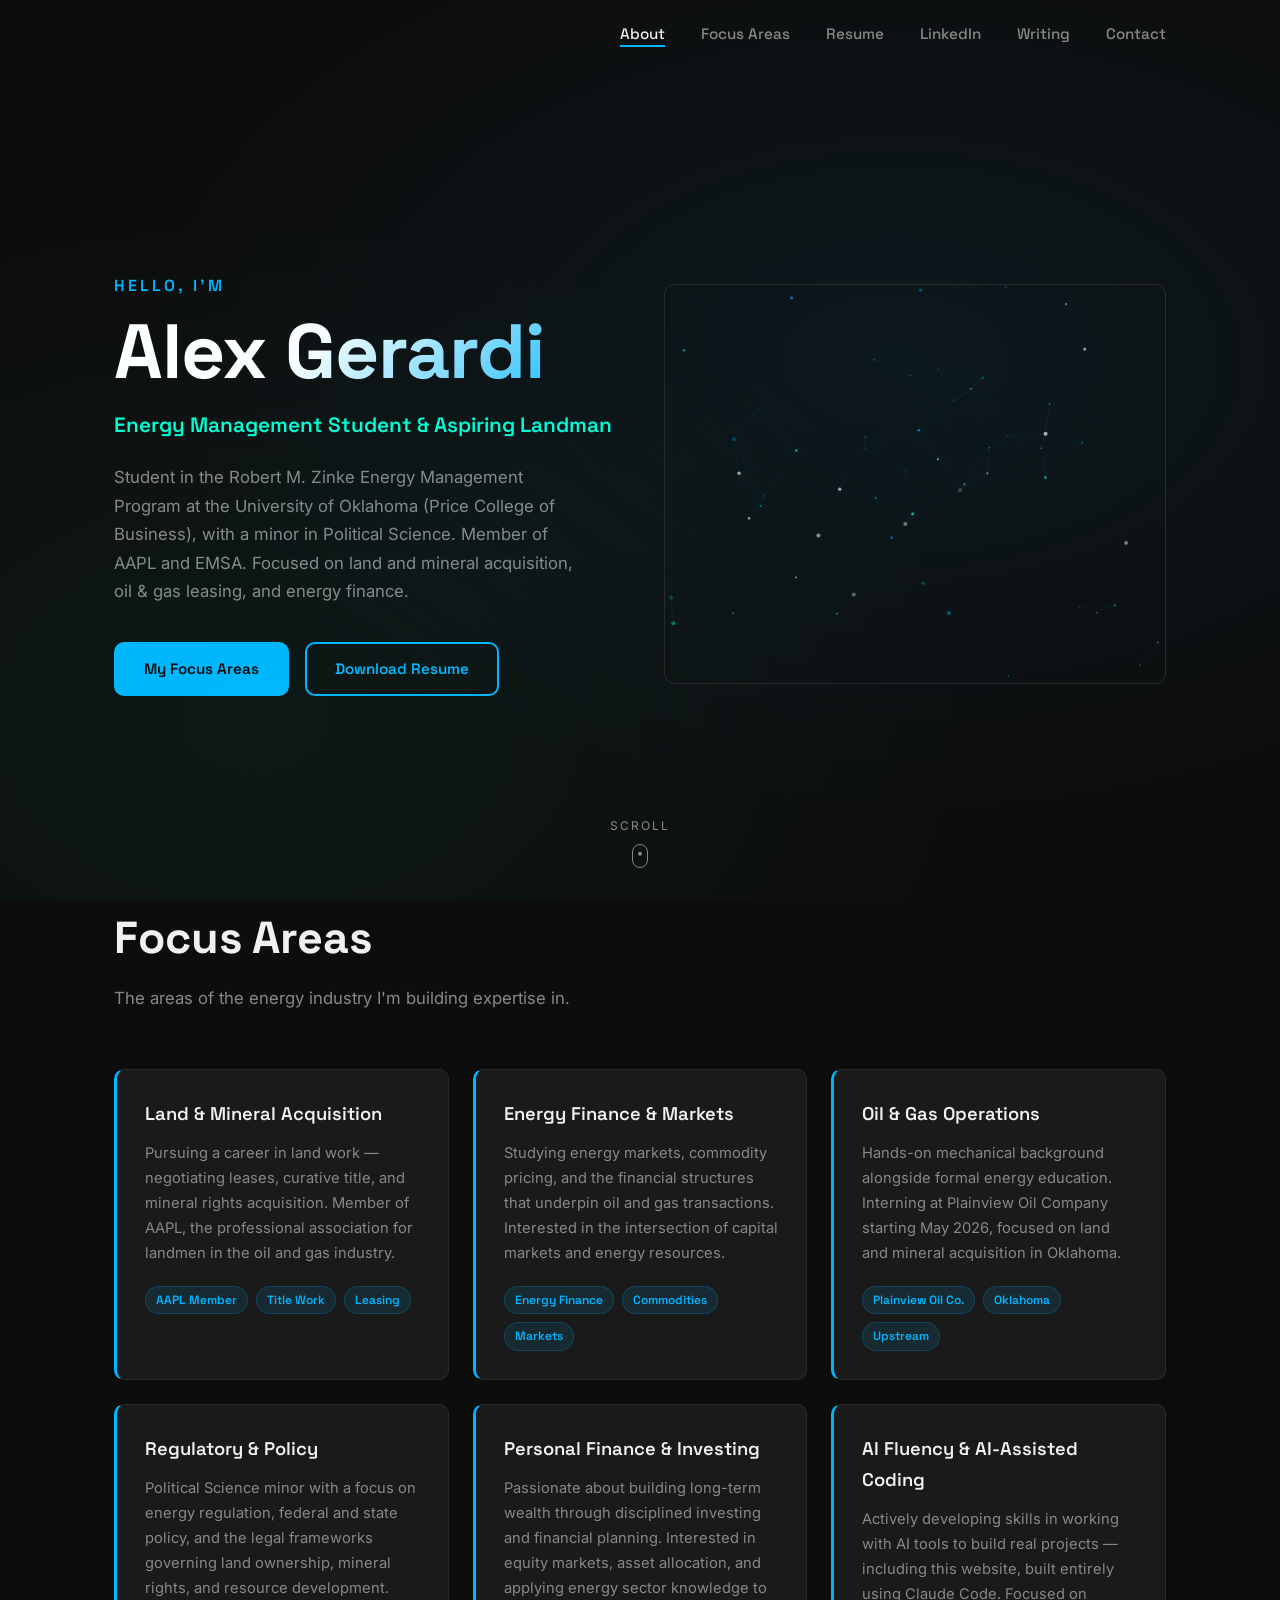
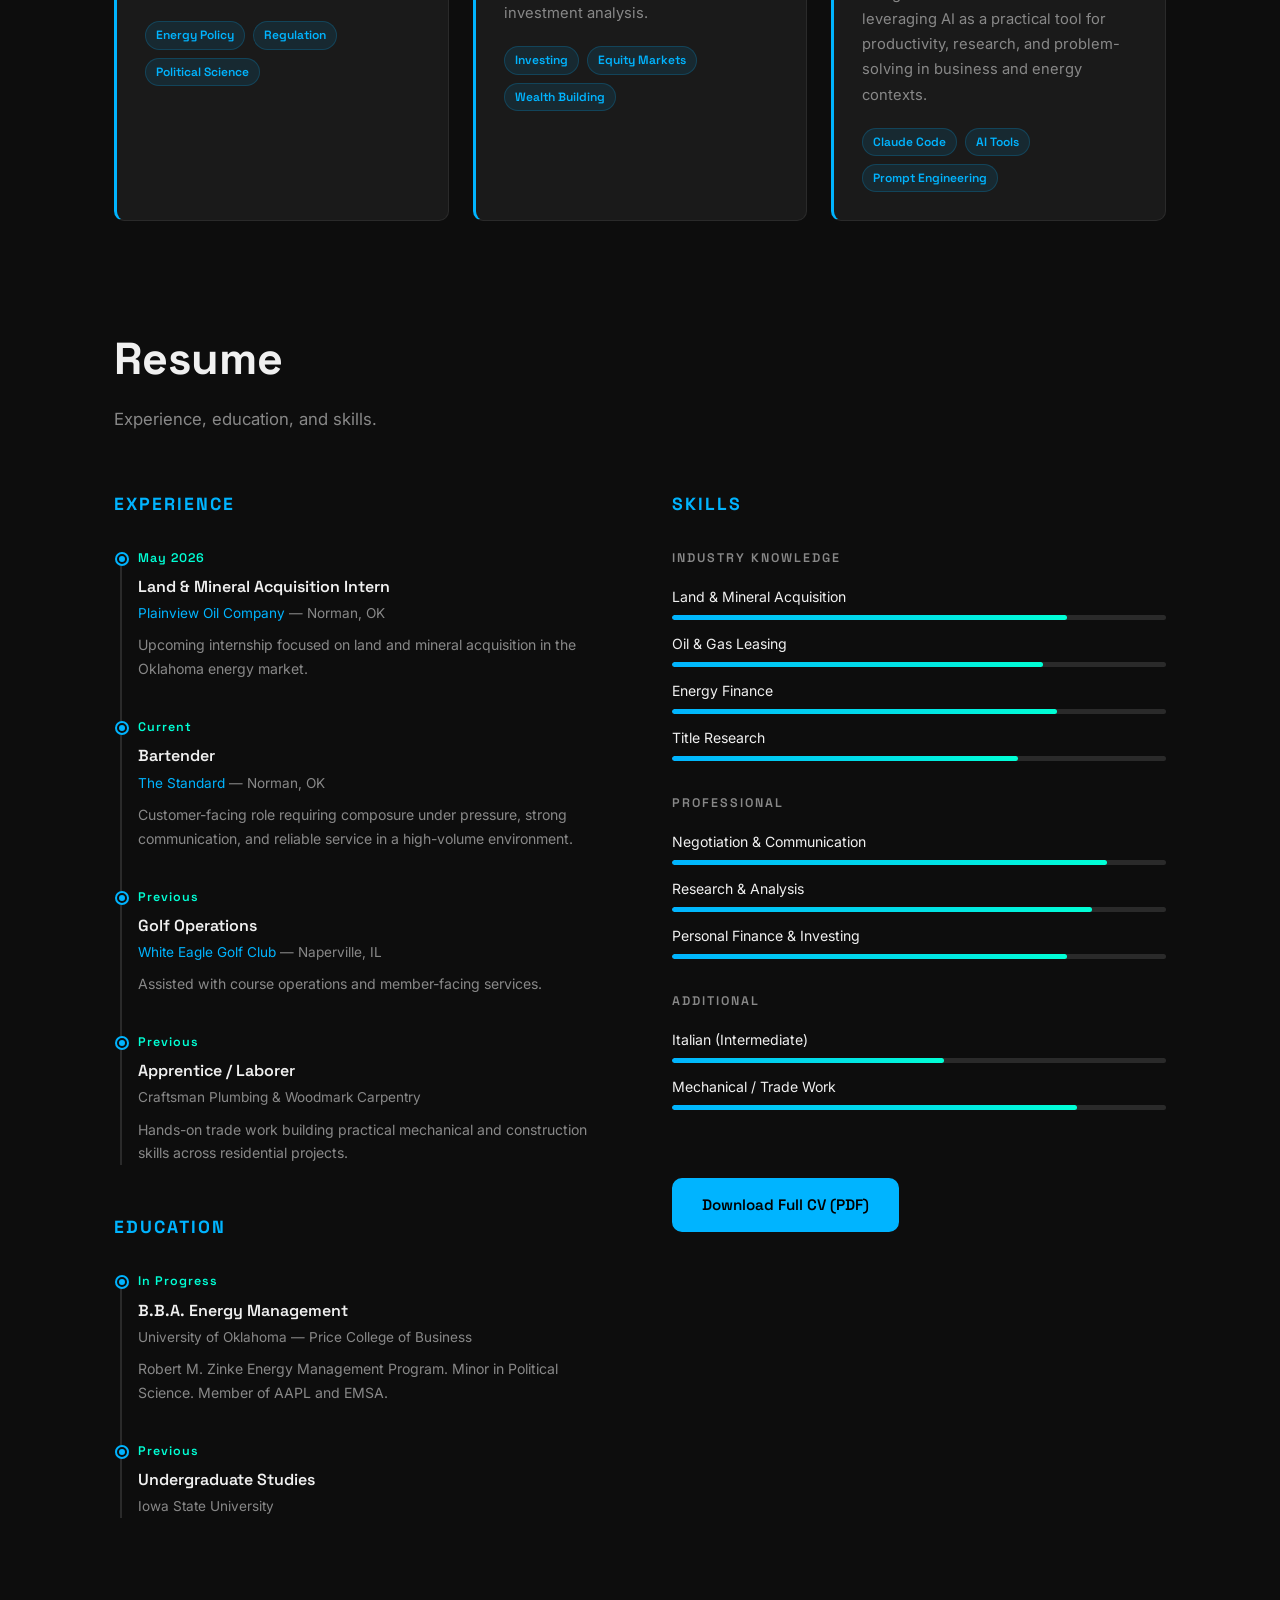
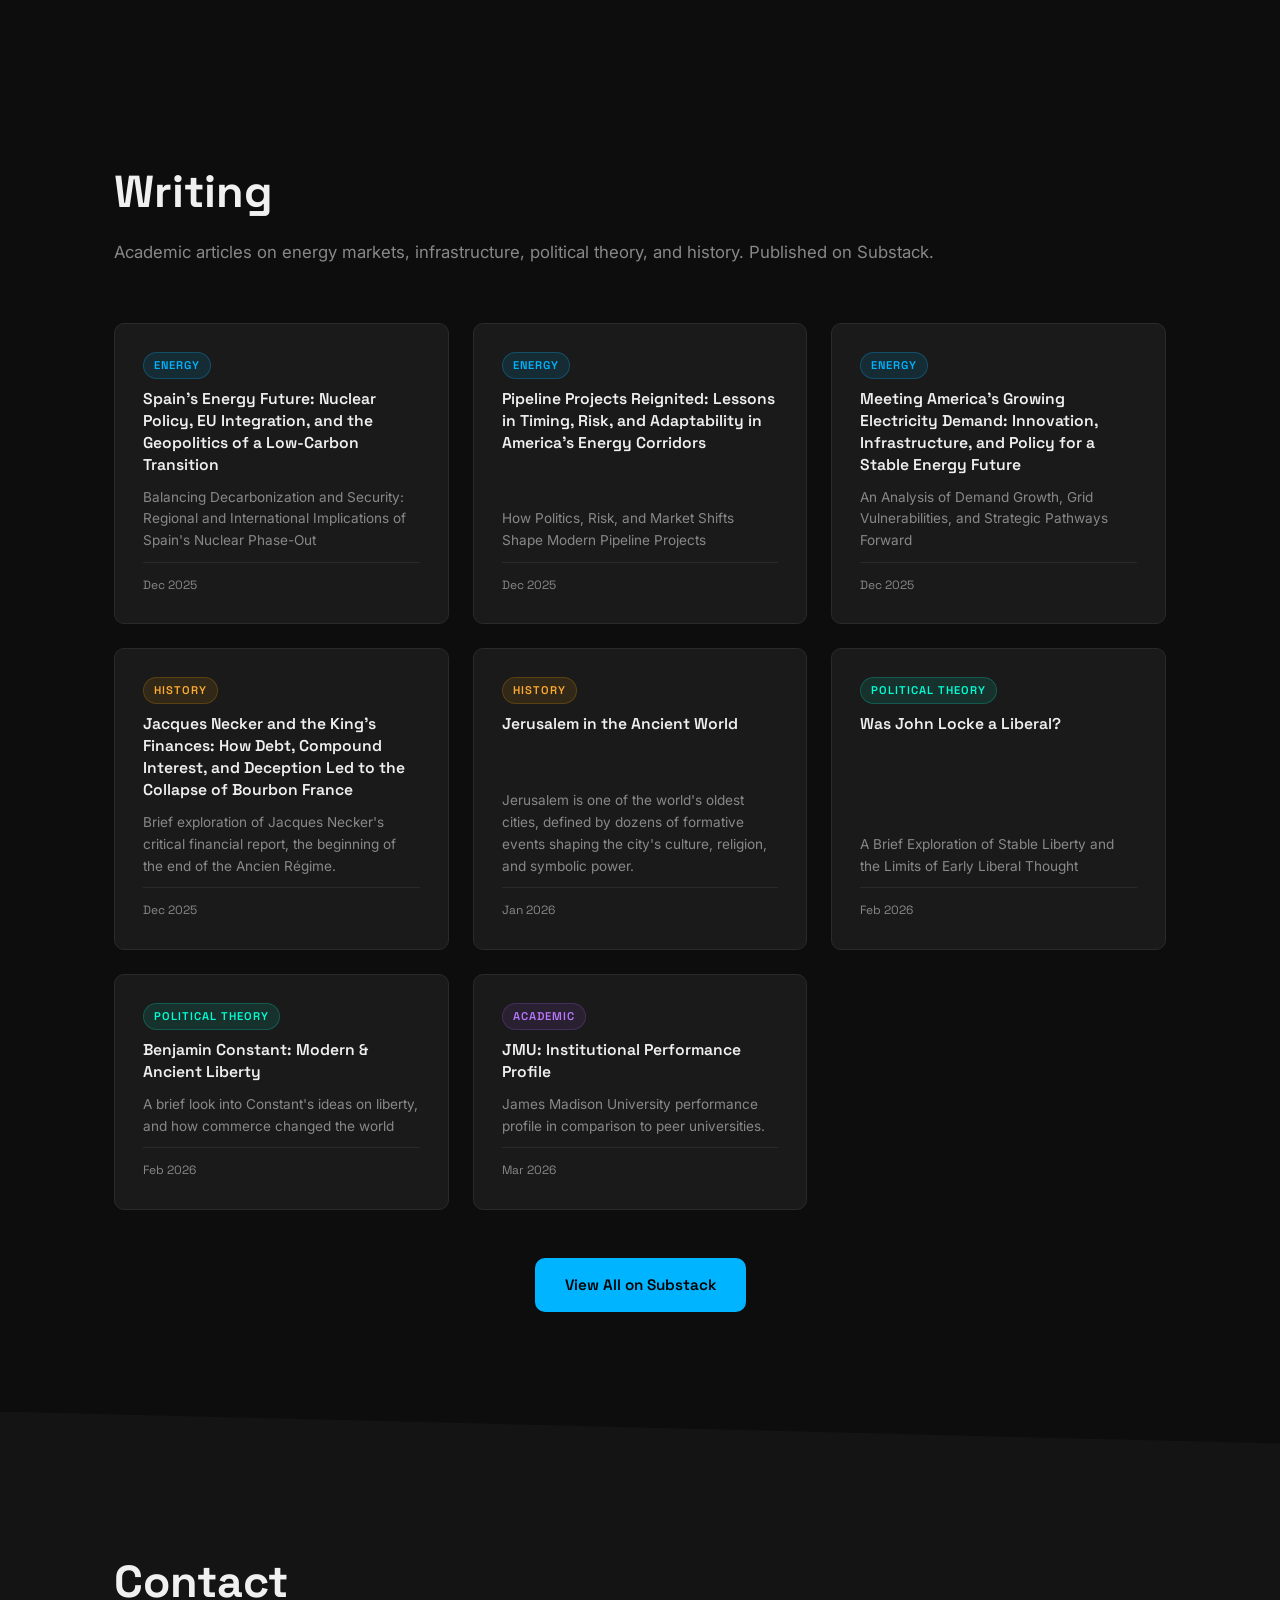
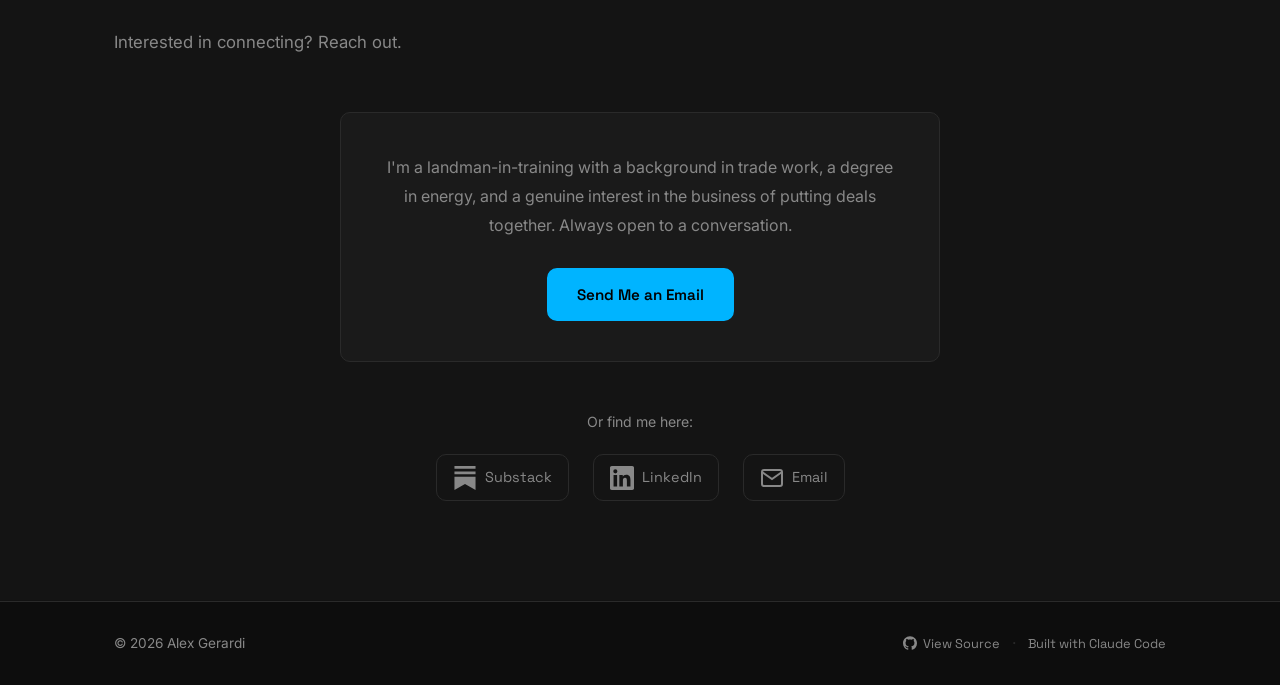
==== index.html @ 7c60bae2 "Remove nav logo, update hero eyebrow text and animation" ====
<!DOCTYPE html>
<html lang="en">
<head>
  <meta charset="UTF-8">
  <meta name="viewport" content="width=device-width, initial-scale=1.0">
  <title>Alex Gerardi: Portfolio</title>
  <link rel="preconnect" href="https://fonts.googleapis.com">
  <link rel="preconnect" href="https://fonts.gstatic.com" crossorigin>
  <link href="https://fonts.googleapis.com/css2?family=Space+Grotesk:wght@400;600;700&family=Inter:wght@400;500&display=swap" rel="stylesheet">
  <link rel="icon" href="data:image/svg+xml,<svg xmlns='http://www.w3.org/2000/svg' viewBox='0 0 100 100'><rect width='100' height='100' rx='14' fill='%230d0d0d'/><text x='50' y='68' font-family='Space Grotesk,Arial,sans-serif' font-size='44' font-weight='700' fill='%2300b4ff' text-anchor='middle'>AG</text></svg>">
  <link rel="stylesheet" href="style.css">
</head>
<body>

  <div id="loader" aria-hidden="true"><div class="loader-inner"><span>AG</span></div></div>

  <!-- NAVBAR -->
  <nav id="navbar">
    <div class="nav-inner container">
      <ul class="nav-links">
        <li><a href="#hero">About</a></li>
        <li><a href="#focus">Focus Areas</a></li>
        <li><a href="#resume">Resume</a></li>
        <li><a href="https://www.linkedin.com/in/alex-gerardi/" target="_blank" rel="noopener">LinkedIn</a></li>
        <li><a href="#writing">Writing</a></li>
        <li><a href="#contact">Contact</a></li>
      </ul>
      <button class="nav-toggle" aria-label="Toggle menu">
        <span></span><span></span><span></span>
      </button>
    </div>
  </nav>

  <main>

    <!-- HERO / ABOUT -->
    <section id="hero">
      <div class="hero-inner container">
        <div class="hero-text">
          <span class="hero-eyebrow">Hello, I'm</span>
          <h1>Alex Gerardi</h1>
          <p class="hero-role">Energy Management Student &amp; Aspiring Landman</p>
          <p class="hero-bio">Student in the Robert M. Zinke Energy Management Program at the University of Oklahoma (Price College of Business), with a minor in Political Science. Member of AAPL and EMSA. Focused on land and mineral acquisition, oil &amp; gas leasing, and energy finance.</p>
          <div class="hero-actions">
            <a href="#focus" class="btn">My Focus Areas</a>
            <a href="Gerardi_Resume.pdf" class="btn btn-outline" download>Download Resume</a>
          </div>
        </div>
        <div class="hero-visual" aria-hidden="true">
          <canvas id="particles"></canvas>
        </div>
      </div>
      <div class="hero-scroll-hint">
        <span>Scroll</span>
        <svg width="16" height="24" viewBox="0 0 16 24" fill="none">
          <rect x="0.5" y="0.5" width="15" height="23" rx="7.5" stroke="currentColor"/>
          <circle cx="8" cy="6" r="2" fill="currentColor"><animate attributeName="cy" values="6;16;6" dur="1.8s" repeatCount="indefinite"/></circle>
        </svg>
      </div>
    </section>

    <!-- FOCUS AREAS -->
    <section id="focus">
      <div class="container">
        <h2 class="section-title fade-in">Focus Areas</h2>
        <p class="section-subtitle fade-in">The areas of the energy industry I'm building expertise in.</p>
        <div class="projects-grid">

          <article class="project-card fade-in">
            <div class="card-header">
              <h3>Land &amp; Mineral Acquisition</h3>
            </div>
            <p>Pursuing a career in land work — negotiating leases, curative title, and mineral rights acquisition. Member of AAPL, the professional association for landmen in the oil and gas industry.</p>
            <div class="card-tags">
              <span>AAPL Member</span><span>Title Work</span><span>Leasing</span>
            </div>
          </article>

          <article class="project-card fade-in">
            <div class="card-header">
              <h3>Energy Finance &amp; Markets</h3>
            </div>
            <p>Studying energy markets, commodity pricing, and the financial structures that underpin oil and gas transactions. Interested in the intersection of capital markets and energy resources.</p>
            <div class="card-tags">
              <span>Energy Finance</span><span>Commodities</span><span>Markets</span>
            </div>
          </article>

          <article class="project-card fade-in">
            <div class="card-header">
              <h3>Oil &amp; Gas Operations</h3>
            </div>
            <p>Hands-on mechanical background alongside formal energy education. Interning at Plainview Oil Company starting May 2026, focused on land and mineral acquisition in Oklahoma.</p>
            <div class="card-tags">
              <span>Plainview Oil Co.</span><span>Oklahoma</span><span>Upstream</span>
            </div>
          </article>

          <article class="project-card fade-in">
            <div class="card-header">
              <h3>Regulatory &amp; Policy</h3>
            </div>
            <p>Political Science minor with a focus on energy regulation, federal and state policy, and the legal frameworks governing land ownership, mineral rights, and resource development.</p>
            <div class="card-tags">
              <span>Energy Policy</span><span>Regulation</span><span>Political Science</span>
            </div>
          </article>

          <article class="project-card fade-in">
            <div class="card-header">
              <h3>Personal Finance &amp; Investing</h3>
            </div>
            <p>Passionate about building long-term wealth through disciplined investing and financial planning. Interested in equity markets, asset allocation, and applying energy sector knowledge to investment analysis.</p>
            <div class="card-tags">
              <span>Investing</span><span>Equity Markets</span><span>Wealth Building</span>
            </div>
          </article>

          <article class="project-card fade-in">
            <div class="card-header">
              <h3>AI Fluency &amp; AI-Assisted Coding</h3>
            </div>
            <p>Actively developing skills in working with AI tools to build real projects — including this website, built entirely using Claude Code. Focused on leveraging AI as a practical tool for productivity, research, and problem-solving in business and energy contexts.</p>
            <div class="card-tags">
              <span>Claude Code</span><span>AI Tools</span><span>Prompt Engineering</span>
            </div>
          </article>

        </div>
      </div>
    </section>

    <!-- RESUME -->
    <section id="resume">
      <div class="container">
        <h2 class="section-title fade-in">Resume</h2>
        <p class="section-subtitle fade-in">Experience, education, and skills.</p>

        <div class="resume-grid">
          <!-- LEFT: Timeline -->
          <div class="resume-timeline fade-in">
            <h3>Experience</h3>
            <ul class="timeline">
              <li>
                <span class="timeline-date">May 2026</span>
                <strong>Land &amp; Mineral Acquisition Intern</strong>
                <span class="timeline-company"><a href="https://plainviewoilcompany.com/" target="_blank" rel="noopener">Plainview Oil Company</a> — Norman, OK</span>
                <p>Upcoming internship focused on land and mineral acquisition in the Oklahoma energy market.</p>
              </li>
              <li>
                <span class="timeline-date">Current</span>
                <strong>Bartender</strong>
                <span class="timeline-company"><a href="https://www.thestandardnorman.com/" target="_blank" rel="noopener">The Standard</a> — Norman, OK</span>
                <p>Customer-facing role requiring composure under pressure, strong communication, and reliable service in a high-volume environment.</p>
              </li>
              <li>
                <span class="timeline-date">Previous</span>
                <strong>Golf Operations</strong>
                <span class="timeline-company"><a href="https://www.whiteeaglegc.com/" target="_blank" rel="noopener">White Eagle Golf Club</a> — Naperville, IL</span>
                <p>Assisted with course operations and member-facing services.</p>
              </li>
              <li>
                <span class="timeline-date">Previous</span>
                <strong>Apprentice / Laborer</strong>
                <span class="timeline-company">Craftsman Plumbing &amp; Woodmark Carpentry</span>
                <p>Hands-on trade work building practical mechanical and construction skills across residential projects.</p>
              </li>
            </ul>

            <h3 class="timeline-h3">Education</h3>
            <ul class="timeline">
              <li>
                <span class="timeline-date">In Progress</span>
                <strong>B.B.A. Energy Management</strong>
                <span class="timeline-company">University of Oklahoma — Price College of Business</span>
                <p>Robert M. Zinke Energy Management Program. Minor in Political Science. Member of AAPL and EMSA.</p>
              </li>
              <li>
                <span class="timeline-date">Previous</span>
                <strong>Undergraduate Studies</strong>
                <span class="timeline-company">Iowa State University</span>
              </li>
            </ul>
          </div>

          <!-- RIGHT: Skills -->
          <div class="resume-skills fade-in">
            <h3>Skills</h3>

            <div class="skill-group">
              <h4>Industry Knowledge</h4>
              <div class="skill-bar"><span class="skill-label">Land &amp; Mineral Acquisition</span><div class="bar"><div class="bar-fill" style="--pct: 80%"></div></div></div>
              <div class="skill-bar"><span class="skill-label">Oil &amp; Gas Leasing</span><div class="bar"><div class="bar-fill" style="--pct: 75%"></div></div></div>
              <div class="skill-bar"><span class="skill-label">Energy Finance</span><div class="bar"><div class="bar-fill" style="--pct: 78%"></div></div></div>
              <div class="skill-bar"><span class="skill-label">Title Research</span><div class="bar"><div class="bar-fill" style="--pct: 70%"></div></div></div>
            </div>

            <div class="skill-group">
              <h4>Professional</h4>
              <div class="skill-bar"><span class="skill-label">Negotiation &amp; Communication</span><div class="bar"><div class="bar-fill" style="--pct: 88%"></div></div></div>
              <div class="skill-bar"><span class="skill-label">Research &amp; Analysis</span><div class="bar"><div class="bar-fill" style="--pct: 85%"></div></div></div>
              <div class="skill-bar"><span class="skill-label">Personal Finance &amp; Investing</span><div class="bar"><div class="bar-fill" style="--pct: 80%"></div></div></div>
            </div>

            <div class="skill-group">
              <h4>Additional</h4>
              <div class="skill-bar"><span class="skill-label">Italian (Intermediate)</span><div class="bar"><div class="bar-fill" style="--pct: 55%"></div></div></div>
              <div class="skill-bar"><span class="skill-label">Mechanical / Trade Work</span><div class="bar"><div class="bar-fill" style="--pct: 82%"></div></div></div>
            </div>

            <a href="Gerardi_Resume.pdf" class="btn resume-dl" download>Download Full CV (PDF)</a>
          </div>
        </div>
      </div>
    </section>

    <!-- WRITING -->
    <section id="writing">
      <div class="container">
        <h2 class="section-title fade-in">Writing</h2>
        <p class="section-subtitle fade-in">Academic articles on energy markets, infrastructure, political theory, and history. Published on Substack.</p>
        <div class="writing-grid">

          <a class="writing-card fade-in" href="https://alexgerardi.substack.com/p/spains-energy-future-nuclear-policy" target="_blank" rel="noopener">
            <span class="writing-tag energy">Energy</span>
            <h3>Spain's Energy Future: Nuclear Policy, EU Integration, and the Geopolitics of a Low-Carbon Transition</h3>
            <p>Balancing Decarbonization and Security: Regional and International Implications of Spain's Nuclear Phase-Out</p>
            <span class="writing-date">Dec 2025</span>
          </a>

          <a class="writing-card fade-in" href="https://alexgerardi.substack.com/p/pipeline-projects-reignited-lessons" target="_blank" rel="noopener">
            <span class="writing-tag energy">Energy</span>
            <h3>Pipeline Projects Reignited: Lessons in Timing, Risk, and Adaptability in America's Energy Corridors</h3>
            <p>How Politics, Risk, and Market Shifts Shape Modern Pipeline Projects</p>
            <span class="writing-date">Dec 2025</span>
          </a>

          <a class="writing-card fade-in" href="https://alexgerardi.substack.com/p/meeting-americas-growing-electricity" target="_blank" rel="noopener">
            <span class="writing-tag energy">Energy</span>
            <h3>Meeting America's Growing Electricity Demand: Innovation, Infrastructure, and Policy for a Stable Energy Future</h3>
            <p>An Analysis of Demand Growth, Grid Vulnerabilities, and Strategic Pathways Forward</p>
            <span class="writing-date">Dec 2025</span>
          </a>

          <a class="writing-card fade-in" href="https://alexgerardi.substack.com/p/jacques-necker-and-the-kings-finances" target="_blank" rel="noopener">
            <span class="writing-tag history">History</span>
            <h3>Jacques Necker and the King's Finances: How Debt, Compound Interest, and Deception Led to the Collapse of Bourbon France</h3>
            <p>Brief exploration of Jacques Necker's critical financial report, the beginning of the end of the Ancien Régime.</p>
            <span class="writing-date">Dec 2025</span>
          </a>

          <a class="writing-card fade-in" href="https://alexgerardi.substack.com/p/jerusalem-in-the-ancient-world" target="_blank" rel="noopener">
            <span class="writing-tag history">History</span>
            <h3>Jerusalem in the Ancient World</h3>
            <p>Jerusalem is one of the world's oldest cities, defined by dozens of formative events shaping the city's culture, religion, and symbolic power.</p>
            <span class="writing-date">Jan 2026</span>
          </a>

          <a class="writing-card fade-in" href="https://alexgerardi.substack.com/p/was-john-locke-a-liberal" target="_blank" rel="noopener">
            <span class="writing-tag politics">Political Theory</span>
            <h3>Was John Locke a Liberal?</h3>
            <p>A Brief Exploration of Stable Liberty and the Limits of Early Liberal Thought</p>
            <span class="writing-date">Feb 2026</span>
          </a>

          <a class="writing-card fade-in" href="https://alexgerardi.substack.com/p/benjamin-constant-modern-and-ancient" target="_blank" rel="noopener">
            <span class="writing-tag politics">Political Theory</span>
            <h3>Benjamin Constant: Modern &amp; Ancient Liberty</h3>
            <p>A brief look into Constant's ideas on liberty, and how commerce changed the world</p>
            <span class="writing-date">Feb 2026</span>
          </a>

          <a class="writing-card fade-in" href="https://alexgerardi.substack.com/p/institutional-performance-profile" target="_blank" rel="noopener">
            <span class="writing-tag academic">Academic</span>
            <h3>JMU: Institutional Performance Profile</h3>
            <p>James Madison University performance profile in comparison to peer universities.</p>
            <span class="writing-date">Mar 2026</span>
          </a>

        </div>
        <div class="writing-cta fade-in">
          <a href="https://alexgerardi.substack.com" target="_blank" rel="noopener" class="btn">View All on Substack</a>
        </div>
      </div>
    </section>

    <!-- CONTACT -->
    <section id="contact">
      <div class="container">
        <h2 class="section-title fade-in">Contact</h2>
        <p class="section-subtitle fade-in">Interested in connecting? Reach out.</p>

        <div class="contact-wrap fade-in">
          <div class="contact-email-cta">
            <p>I'm a landman-in-training with a background in trade work, a degree in energy, and a genuine interest in the business of putting deals together. Always open to a conversation.</p>
            <a href="mailto:alexogerardi@gmail.com" class="btn">Send Me an Email</a>
          </div>

          <div class="contact-socials">
            <p>Or find me here:</p>
            <div class="social-links">
              <a href="https://alexgerardi.substack.com" target="_blank" rel="noopener" aria-label="Substack">
                <svg viewBox="0 0 24 24" width="24" height="24" fill="currentColor"><path d="M22.539 8.242H1.46V5.406h21.08v2.836zM1.46 10.812V24L12 18.11 22.54 24V10.812H1.46zM22.54 0H1.46v2.836h21.08V0z"/></svg>
                Substack
              </a>
              <a href="https://www.linkedin.com/in/alex-gerardi/" target="_blank" rel="noopener" aria-label="LinkedIn">
                <svg viewBox="0 0 24 24" width="24" height="24" fill="currentColor"><path d="M20.447 20.452h-3.554v-5.569c0-1.328-.027-3.037-1.852-3.037-1.853 0-2.136 1.445-2.136 2.939v5.667H9.351V9h3.414v1.561h.046c.477-.9 1.637-1.85 3.37-1.85 3.601 0 4.267 2.37 4.267 5.455v6.286zM5.337 7.433a2.062 2.062 0 0 1-2.063-2.065 2.064 2.064 0 1 1 2.063 2.065zm1.782 13.019H3.555V9h3.564v11.452zM22.225 0H1.771C.792 0 0 .774 0 1.729v20.542C0 23.227.792 24 1.771 24h20.451C23.2 24 24 23.227 24 22.271V1.729C24 .774 23.2 0 22.222 0h.003z"/></svg>
                LinkedIn
              </a>
              <a href="mailto:alexogerardi@gmail.com" aria-label="Email">
                <svg viewBox="0 0 24 24" width="24" height="24" fill="none" stroke="currentColor" stroke-width="2"><path d="M4 4h16c1.1 0 2 .9 2 2v12c0 1.1-.9 2-2 2H4c-1.1 0-2-.9-2-2V6c0-1.1.9-2 2-2z"/><polyline points="22,6 12,13 2,6"/></svg>
                Email
              </a>
            </div>
          </div>
        </div>
      </div>
    </section>

  </main>

  <footer>
    <div class="container">
      <div class="footer-inner">
        <p>&copy; 2026 Alex Gerardi</p>
        <div class="footer-badges">
          <a href="https://github.com/aogerardi/aogerardi" target="_blank" rel="noopener" class="footer-badge">
            <svg viewBox="0 0 24 24" width="14" height="14" fill="currentColor"><path d="M12 .297c-6.63 0-12 5.373-12 12 0 5.303 3.438 9.8 8.205 11.385.6.113.82-.258.82-.577 0-.285-.01-1.04-.015-2.04-3.338.724-4.042-1.61-4.042-1.61C4.422 18.07 3.633 17.7 3.633 17.7c-1.087-.744.084-.729.084-.729 1.205.084 1.838 1.236 1.838 1.236 1.07 1.835 2.809 1.305 3.495.998.108-.776.417-1.305.76-1.605-2.665-.3-5.466-1.332-5.466-5.93 0-1.31.465-2.38 1.235-3.22-.135-.303-.54-1.523.105-3.176 0 0 1.005-.322 3.3 1.23.96-.267 1.98-.399 3-.405 1.02.006 2.04.138 3 .405 2.28-1.552 3.285-1.23 3.285-1.23.645 1.653.24 2.873.12 3.176.765.84 1.23 1.91 1.23 3.22 0 4.61-2.805 5.625-5.475 5.92.42.36.81 1.096.81 2.22 0 1.606-.015 2.896-.015 3.286 0 .315.21.69.825.57C20.565 22.092 24 17.592 24 12.297c0-6.627-5.373-12-12-12"/></svg>
            View Source
          </a>
          <span class="footer-sep">·</span>
          <a href="https://claude.ai/code" target="_blank" rel="noopener" class="footer-badge">Built with Claude Code</a>
        </div>
      </div>
    </div>
  </footer>

  <script src="script.js"></script>
</body>
</html>
---- style.css ----
/* =====================
   RESET
   ===================== */
*, *::before, *::after {
  box-sizing: border-box;
  margin: 0;
  padding: 0;
}

/* =====================
   CUSTOM PROPERTIES
   ===================== */
:root {
  --bg-primary:    #0d0d0d;
  --bg-secondary:  #141414;
  --bg-card:       #1a1a1a;
  --accent-blue:   #00b4ff;
  --accent-teal:   #00ffd5;
  --text-primary:  #f0f0f0;
  --text-muted:    #888888;
  --border:        #2a2a2a;
  --font-heading:  'Space Grotesk', sans-serif;
  --font-body:     'Inter', sans-serif;
  --nav-height:    68px;
  --max-width:     1100px;
  --radius:        10px;
  --transition:    0.25s ease;
}

/* =====================
   BASE
   ===================== */
html {
  scroll-behavior: smooth;
  font-size: 16px;
}

body {
  background-color: var(--bg-primary);
  color: var(--text-primary);
  font-family: var(--font-body);
  line-height: 1.7;
  -webkit-font-smoothing: antialiased;
}

a {
  color: var(--accent-blue);
  text-decoration: none;
  transition: color var(--transition);
}

a:hover { color: var(--accent-teal); }

img { max-width: 100%; display: block; }

/* =====================
   UTILITIES
   ===================== */
.container {
  max-width: var(--max-width);
  margin: 0 auto;
  padding: 0 24px;
}

.section-title {
  font-family: var(--font-heading);
  font-size: clamp(2rem, 4vw, 2.8rem);
  font-weight: 700;
  color: var(--text-primary);
  margin-bottom: 8px;
}

.section-subtitle {
  color: var(--text-muted);
  font-size: 1.05rem;
  margin-bottom: 56px;
}

.btn {
  display: inline-flex;
  align-items: center;
  gap: 8px;
  padding: 12px 28px;
  background: var(--accent-blue);
  color: #000;
  font-family: var(--font-heading);
  font-weight: 600;
  font-size: 0.95rem;
  border: 2px solid var(--accent-blue);
  border-radius: var(--radius);
  cursor: pointer;
  transition: background var(--transition), color var(--transition), transform var(--transition), box-shadow var(--transition);
}

.btn:hover {
  background: var(--accent-teal);
  border-color: var(--accent-teal);
  color: #000;
  transform: translateY(-2px);
  box-shadow: 0 8px 24px rgba(0, 180, 255, 0.25);
}

.btn-outline {
  background: transparent;
  color: var(--accent-blue);
}

.btn-outline:hover {
  background: var(--accent-teal);
  border-color: var(--accent-teal);
  color: #000;
}

/* =====================
   FADE-IN ANIMATION
   ===================== */
.fade-in {
  opacity: 0;
  transform: translateY(28px);
  transition: opacity 0.6s ease, transform 0.6s ease;
}

.fade-in.visible {
  opacity: 1;
  transform: translateY(0);
}

/* =====================
   NAVBAR
   ===================== */
#navbar {
  position: fixed;
  top: 0;
  left: 0;
  right: 0;
  z-index: 100;
  height: var(--nav-height);
  transition: background var(--transition), backdrop-filter var(--transition), border-bottom var(--transition);
}

#navbar.scrolled {
  background: rgba(13, 13, 13, 0.88);
  backdrop-filter: blur(12px);
  -webkit-backdrop-filter: blur(12px);
  border-bottom: 1px solid var(--border);
}

.nav-inner {
  display: flex;
  align-items: center;
  justify-content: flex-end;
  height: 100%;
}

.nav-logo {
  font-family: var(--font-heading);
  font-size: 1.3rem;
  font-weight: 700;
  color: var(--accent-blue);
  letter-spacing: 1px;
}

.nav-logo:hover { color: var(--accent-teal); }

.nav-links {
  list-style: none;
  display: flex;
  gap: 36px;
}

.nav-links a {
  color: var(--text-muted);
  font-size: 0.95rem;
  font-family: var(--font-heading);
  font-weight: 500;
  position: relative;
  padding-bottom: 2px;
}

.nav-links a::after {
  content: '';
  position: absolute;
  bottom: -2px;
  left: 0;
  width: 0;
  height: 2px;
  background: var(--accent-blue);
  transition: width var(--transition);
}

.nav-links a:hover,
.nav-links a.active {
  color: var(--text-primary);
}

.nav-links a:hover::after,
.nav-links a.active::after {
  width: 100%;
}

.nav-toggle {
  display: none;
  flex-direction: column;
  gap: 5px;
  background: none;
  border: none;
  cursor: pointer;
  padding: 4px;
}

.nav-toggle span {
  display: block;
  width: 24px;
  height: 2px;
  background: var(--text-primary);
  transition: transform var(--transition), opacity var(--transition);
}

#navbar.nav-open .nav-toggle span:nth-child(1) { transform: translateY(7px) rotate(45deg); }
#navbar.nav-open .nav-toggle span:nth-child(2) { opacity: 0; }
#navbar.nav-open .nav-toggle span:nth-child(3) { transform: translateY(-7px) rotate(-45deg); }

/* =====================
   HERO
   ===================== */
#hero {
  min-height: 100vh;
  display: flex;
  flex-direction: column;
  justify-content: center;
  padding-top: var(--nav-height);
  position: relative;
  overflow: hidden;
}

#hero::before {
  content: '';
  position: absolute;
  inset: 0;
  background: radial-gradient(ellipse at 70% 40%, rgba(0, 180, 255, 0.07) 0%, transparent 60%),
              radial-gradient(ellipse at 20% 80%, rgba(0, 255, 213, 0.05) 0%, transparent 50%);
  pointer-events: none;
}

.hero-inner {
  display: grid;
  grid-template-columns: 1fr 1fr;
  align-items: center;
  gap: 48px;
  padding-top: 48px;
  padding-bottom: 48px;
}

.hero-eyebrow {
  display: block;
  color: var(--accent-blue);
  font-family: var(--font-heading);
  font-size: 1rem;
  font-weight: 600;
  letter-spacing: 3px;
  text-transform: uppercase;
  margin-bottom: 12px;
  opacity: 0;
  animation: hello-in 0.6s ease forwards;
  animation-delay: 0.7s;
}

@keyframes hello-in {
  from { opacity: 0; transform: translateX(-18px); }
  to   { opacity: 1; transform: translateX(0); }
}

.hero-text h1 {
  font-family: var(--font-heading);
  font-size: clamp(2.8rem, 6vw, 5.5rem);
  font-weight: 700;
  line-height: 1.05;
  letter-spacing: -1px;
  margin-bottom: 16px;
  background: linear-gradient(135deg, #fff 40%, var(--accent-blue));
  -webkit-background-clip: text;
  -webkit-text-fill-color: transparent;
  background-clip: text;
}

.hero-role {
  font-family: var(--font-heading);
  font-size: clamp(1rem, 2vw, 1.3rem);
  color: var(--accent-teal);
  font-weight: 600;
  margin-bottom: 20px;
}

.hero-bio {
  color: var(--text-muted);
  font-size: 1.05rem;
  max-width: 480px;
  margin-bottom: 36px;
}

.hero-actions {
  display: flex;
  gap: 16px;
  flex-wrap: wrap;
}

.hero-visual {
  position: relative;
  height: 400px;
  border-radius: var(--radius);
  overflow: hidden;
  border: 1px solid var(--border);
}

#particles {
  width: 100%;
  height: 100%;
  display: block;
}

.hero-scroll-hint {
  position: absolute;
  bottom: 32px;
  left: 50%;
  transform: translateX(-50%);
  display: flex;
  flex-direction: column;
  align-items: center;
  gap: 8px;
  color: var(--text-muted);
  font-size: 0.75rem;
  letter-spacing: 2px;
  text-transform: uppercase;
}

/* =====================
   PROJECTS
   ===================== */
#projects {
  padding: 100px 0;
  background: var(--bg-secondary);
  clip-path: polygon(0 32px, 100% 0, 100% calc(100% - 32px), 0 100%);
  padding: 120px 0;
}

.projects-grid {
  display: grid;
  grid-template-columns: repeat(auto-fill, minmax(300px, 1fr));
  gap: 24px;
}

.project-card {
  background: var(--bg-card);
  border: 1px solid var(--border);
  border-left: 3px solid var(--accent-blue);
  border-radius: var(--radius);
  padding: 28px;
  transition: transform var(--transition), box-shadow var(--transition), border-left-color var(--transition);
}

.project-card:hover {
  transform: translateY(-6px);
  box-shadow: 0 16px 40px rgba(0, 180, 255, 0.12);
  border-left-color: var(--accent-teal);
}

.card-header {
  display: flex;
  align-items: flex-start;
  justify-content: space-between;
  gap: 12px;
  margin-bottom: 12px;
}

.card-header h3 {
  font-family: var(--font-heading);
  font-size: 1.15rem;
  font-weight: 600;
  color: var(--text-primary);
}

.card-links {
  display: flex;
  gap: 12px;
  flex-shrink: 0;
}

.card-links a {
  display: flex;
  align-items: center;
  gap: 4px;
  font-size: 0.8rem;
  color: var(--text-muted);
  transition: color var(--transition);
}

.card-links a:hover { color: var(--accent-teal); }

.project-card > p {
  color: var(--text-muted);
  font-size: 0.92rem;
  margin-bottom: 20px;
}

.card-tags {
  display: flex;
  flex-wrap: wrap;
  gap: 8px;
}

.card-tags span {
  background: rgba(0, 180, 255, 0.1);
  color: var(--accent-blue);
  border: 1px solid rgba(0, 180, 255, 0.2);
  font-size: 0.75rem;
  font-family: var(--font-heading);
  font-weight: 600;
  padding: 3px 10px;
  border-radius: 20px;
}

/* =====================
   WRITING
   ===================== */
#writing {
  padding: 100px 0;
}

.writing-grid {
  display: grid;
  grid-template-columns: repeat(auto-fill, minmax(300px, 1fr));
  gap: 24px;
  margin-bottom: 48px;
}

.writing-card {
  display: flex;
  flex-direction: column;
  gap: 10px;
  background: var(--bg-card);
  border: 1px solid var(--border);
  border-radius: var(--radius);
  padding: 28px;
  color: var(--text-primary);
  text-decoration: none;
  transition: transform var(--transition), box-shadow var(--transition), border-color var(--transition);
}

.writing-card:hover {
  transform: translateY(-5px);
  box-shadow: 0 16px 40px rgba(0, 180, 255, 0.1);
  border-color: var(--accent-blue);
  color: var(--text-primary);
}

.writing-card h3 {
  font-family: var(--font-heading);
  font-size: 0.98rem;
  font-weight: 600;
  line-height: 1.4;
  flex: 1;
}

.writing-card p {
  font-size: 0.85rem;
  color: var(--text-muted);
  line-height: 1.6;
}

.writing-date {
  font-size: 0.75rem;
  color: var(--text-muted);
  font-family: var(--font-heading);
  margin-top: auto;
  padding-top: 12px;
  border-top: 1px solid var(--border);
}

.writing-tag {
  display: inline-block;
  font-size: 0.7rem;
  font-family: var(--font-heading);
  font-weight: 600;
  padding: 3px 10px;
  border-radius: 20px;
  text-transform: uppercase;
  letter-spacing: 1px;
  width: fit-content;
}

.writing-tag.energy {
  background: rgba(0, 180, 255, 0.12);
  color: var(--accent-blue);
  border: 1px solid rgba(0, 180, 255, 0.25);
}

.writing-tag.history {
  background: rgba(255, 165, 0, 0.1);
  color: #ffaa33;
  border: 1px solid rgba(255, 165, 0, 0.2);
}

.writing-tag.politics {
  background: rgba(0, 255, 213, 0.1);
  color: var(--accent-teal);
  border: 1px solid rgba(0, 255, 213, 0.2);
}

.writing-tag.academic {
  background: rgba(180, 100, 255, 0.1);
  color: #bb77ff;
  border: 1px solid rgba(180, 100, 255, 0.2);
}

.writing-cta {
  text-align: center;
}

/* =====================
   RESUME
   ===================== */
#resume {
  padding: 100px 0;
}

.resume-grid {
  display: grid;
  grid-template-columns: 1fr 1fr;
  gap: 64px;
  align-items: start;
}

.resume-timeline h3,
.resume-skills h3 {
  font-family: var(--font-heading);
  font-size: 1.1rem;
  font-weight: 700;
  color: var(--accent-blue);
  text-transform: uppercase;
  letter-spacing: 2px;
  margin-bottom: 28px;
}

.timeline-h3 { margin-top: 48px !important; }

.timeline {
  list-style: none;
  position: relative;
  padding-left: 24px;
}

.timeline::before {
  content: '';
  position: absolute;
  left: 6px;
  top: 6px;
  bottom: 0;
  width: 2px;
  background: var(--border);
}

.timeline li {
  position: relative;
  margin-bottom: 36px;
}

.timeline li::before {
  content: '';
  position: absolute;
  left: -21px;
  top: 6px;
  width: 10px;
  height: 10px;
  border-radius: 50%;
  background: var(--accent-blue);
  border: 2px solid var(--bg-primary);
  box-shadow: 0 0 0 2px var(--accent-blue);
}

.timeline-date {
  display: block;
  font-size: 0.78rem;
  color: var(--accent-teal);
  font-family: var(--font-heading);
  font-weight: 600;
  letter-spacing: 1px;
  margin-bottom: 4px;
}

.timeline li strong {
  display: block;
  font-family: var(--font-heading);
  font-size: 1rem;
  font-weight: 600;
  color: var(--text-primary);
  margin-bottom: 2px;
}

.timeline-company {
  display: block;
  font-size: 0.85rem;
  color: var(--text-muted);
  margin-bottom: 8px;
}

.timeline li p {
  font-size: 0.88rem;
  color: var(--text-muted);
}

.skill-group {
  margin-bottom: 32px;
}

.skill-group h4 {
  font-family: var(--font-heading);
  font-size: 0.78rem;
  font-weight: 600;
  color: var(--text-muted);
  text-transform: uppercase;
  letter-spacing: 2px;
  margin-bottom: 16px;
}

.skill-bar {
  margin-bottom: 12px;
}

.skill-label {
  display: block;
  font-size: 0.88rem;
  margin-bottom: 6px;
  color: var(--text-primary);
}

.bar {
  height: 5px;
  background: var(--border);
  border-radius: 4px;
  overflow: hidden;
}

.bar-fill {
  height: 100%;
  width: 0;
  border-radius: 4px;
  background: linear-gradient(90deg, var(--accent-blue), var(--accent-teal));
  transition: width 1s cubic-bezier(0.4, 0, 0.2, 1);
}

.resume-skills.visible .bar-fill {
  width: var(--pct);
}

.resume-dl {
  margin-top: 36px;
}

/* =====================
   CONTACT
   ===================== */
#contact {
  padding: 100px 0;
  background: var(--bg-secondary);
  clip-path: polygon(0 0, 100% 32px, 100% 100%, 0 100%);
  padding-top: 132px;
}

.contact-wrap {
  max-width: 600px;
  margin: 0 auto;
}

.contact-email-cta {
  text-align: center;
  margin-bottom: 48px;
  padding: 40px;
  background: var(--bg-card);
  border: 1px solid var(--border);
  border-radius: var(--radius);
}

.contact-email-cta p {
  color: var(--text-muted);
  font-size: 1rem;
  margin-bottom: 28px;
  line-height: 1.8;
}

.contact-socials p {
  color: var(--text-muted);
  font-size: 0.88rem;
  text-align: center;
  margin-bottom: 20px;
}

.social-links {
  display: flex;
  justify-content: center;
  gap: 24px;
}

.social-links a {
  display: flex;
  align-items: center;
  gap: 8px;
  color: var(--text-muted);
  font-size: 0.9rem;
  font-family: var(--font-heading);
  padding: 10px 16px;
  border: 1px solid var(--border);
  border-radius: var(--radius);
  transition: color var(--transition), border-color var(--transition), background var(--transition);
}

.social-links a:hover {
  color: var(--accent-teal);
  border-color: var(--accent-teal);
  background: rgba(0, 255, 213, 0.05);
}

/* =====================
   FOOTER
   ===================== */
footer {
  padding: 28px 0;
  border-top: 1px solid var(--border);
  text-align: center;
}

footer p {
  color: var(--text-muted);
  font-size: 0.85rem;
}

/* =====================
   MEDIA QUERIES
   ===================== */
@media (max-width: 768px) {
  .nav-toggle { display: flex; }

  .nav-links {
    position: fixed;
    top: var(--nav-height);
    left: 0;
    right: 0;
    background: rgba(13, 13, 13, 0.97);
    backdrop-filter: blur(12px);
    flex-direction: column;
    align-items: center;
    padding: 32px 0;
    gap: 28px;
    transform: translateY(-120%);
    transition: transform 0.3s ease;
    border-bottom: 1px solid var(--border);
  }

  #navbar.nav-open .nav-links {
    transform: translateY(0);
  }

  .hero-inner {
    grid-template-columns: 1fr;
    text-align: center;
  }

  .hero-bio { margin-left: auto; margin-right: auto; }

  .hero-actions { justify-content: center; }

  .hero-visual { display: none; }

  .resume-grid {
    grid-template-columns: 1fr;
    gap: 48px;
  }

  #projects {
    clip-path: polygon(0 16px, 100% 0, 100% calc(100% - 16px), 0 100%);
    padding: 80px 0;
  }

  #contact {
    clip-path: polygon(0 0, 100% 16px, 100% 100%, 0 100%);
    padding-top: 100px;
  }

  .social-links {
    flex-direction: column;
    align-items: center;
  }
}

@media (max-width: 480px) {
  .projects-grid { grid-template-columns: 1fr; }

  .hero-actions { flex-direction: column; align-items: center; }
  .hero-actions .btn { width: 100%; justify-content: center; }
}

/* =====================
   LOADER
   ===================== */
#loader {
  position: fixed;
  inset: 0;
  z-index: 9999;
  background: var(--bg-primary);
  display: flex;
  align-items: center;
  justify-content: center;
  transition: opacity 0.5s ease;
}

#loader.hidden {
  opacity: 0;
  pointer-events: none;
}

.loader-inner span {
  font-family: var(--font-heading);
  font-size: 2.2rem;
  font-weight: 700;
  color: var(--accent-blue);
  letter-spacing: 6px;
  animation: loader-pulse 0.9s ease-in-out infinite alternate;
}

@keyframes loader-pulse {
  from { opacity: 0.3; }
  to   { opacity: 1; }
}


/* =====================
   FOOTER (updated)
   ===================== */
.footer-inner {
  display: flex;
  align-items: center;
  justify-content: space-between;
  flex-wrap: wrap;
  gap: 12px;
}

.footer-badges {
  display: flex;
  align-items: center;
  gap: 12px;
}

.footer-badge {
  display: flex;
  align-items: center;
  gap: 6px;
  font-size: 0.8rem;
  color: var(--text-muted);
  font-family: var(--font-heading);
  transition: color var(--transition);
}

.footer-badge:hover { color: var(--accent-blue); }

.footer-sep { color: var(--border); }
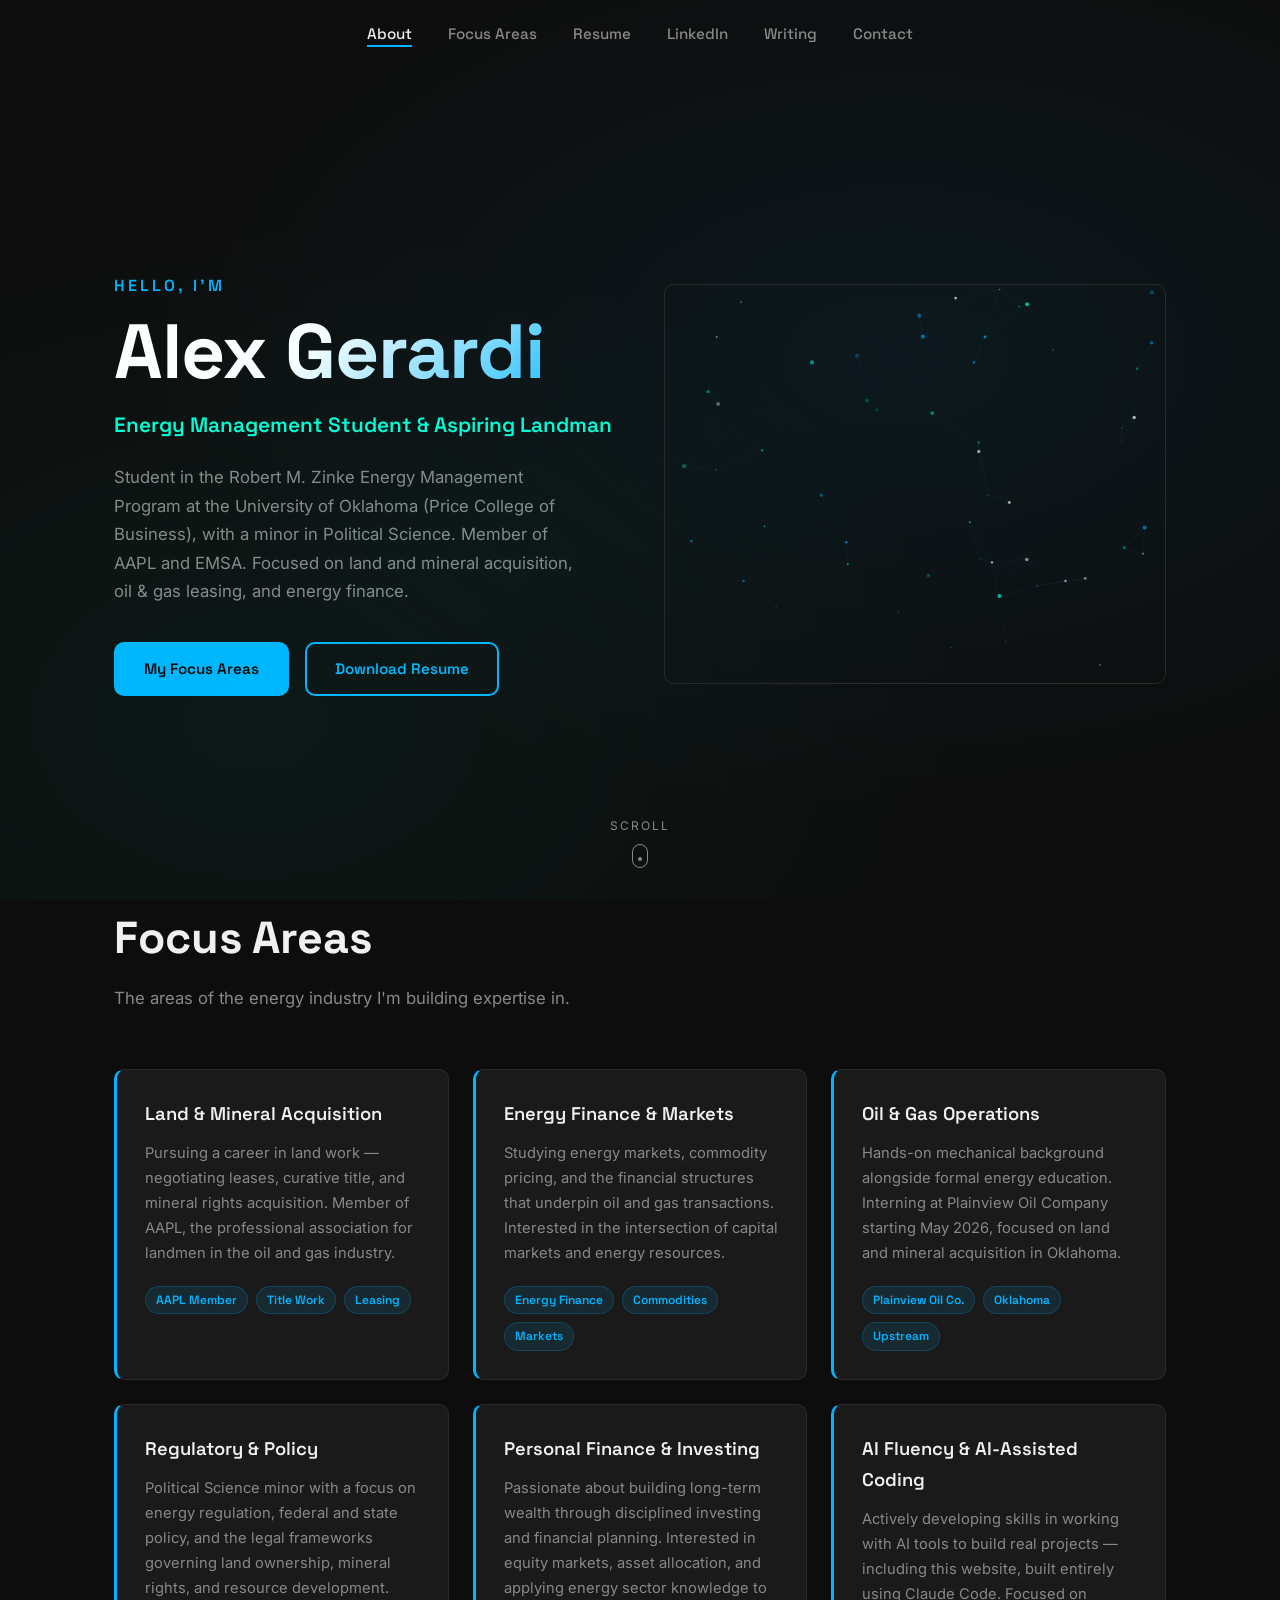
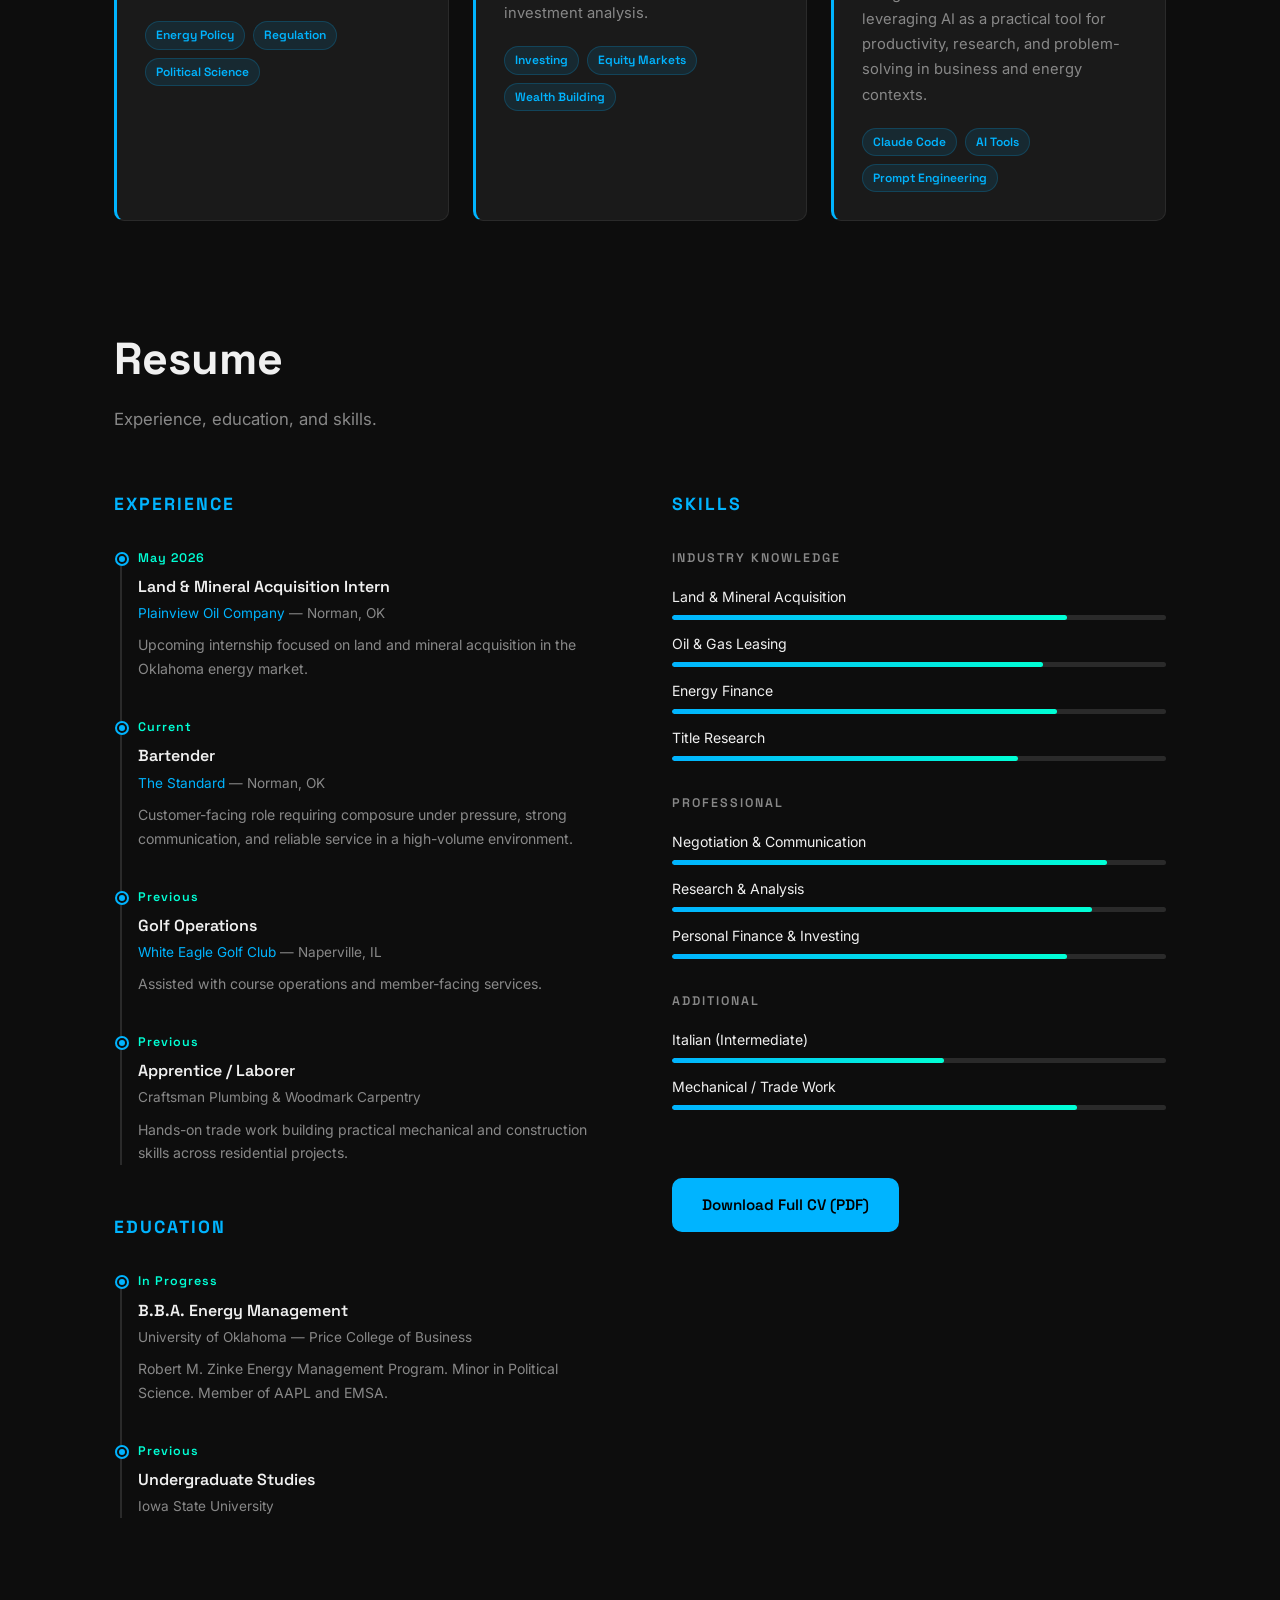
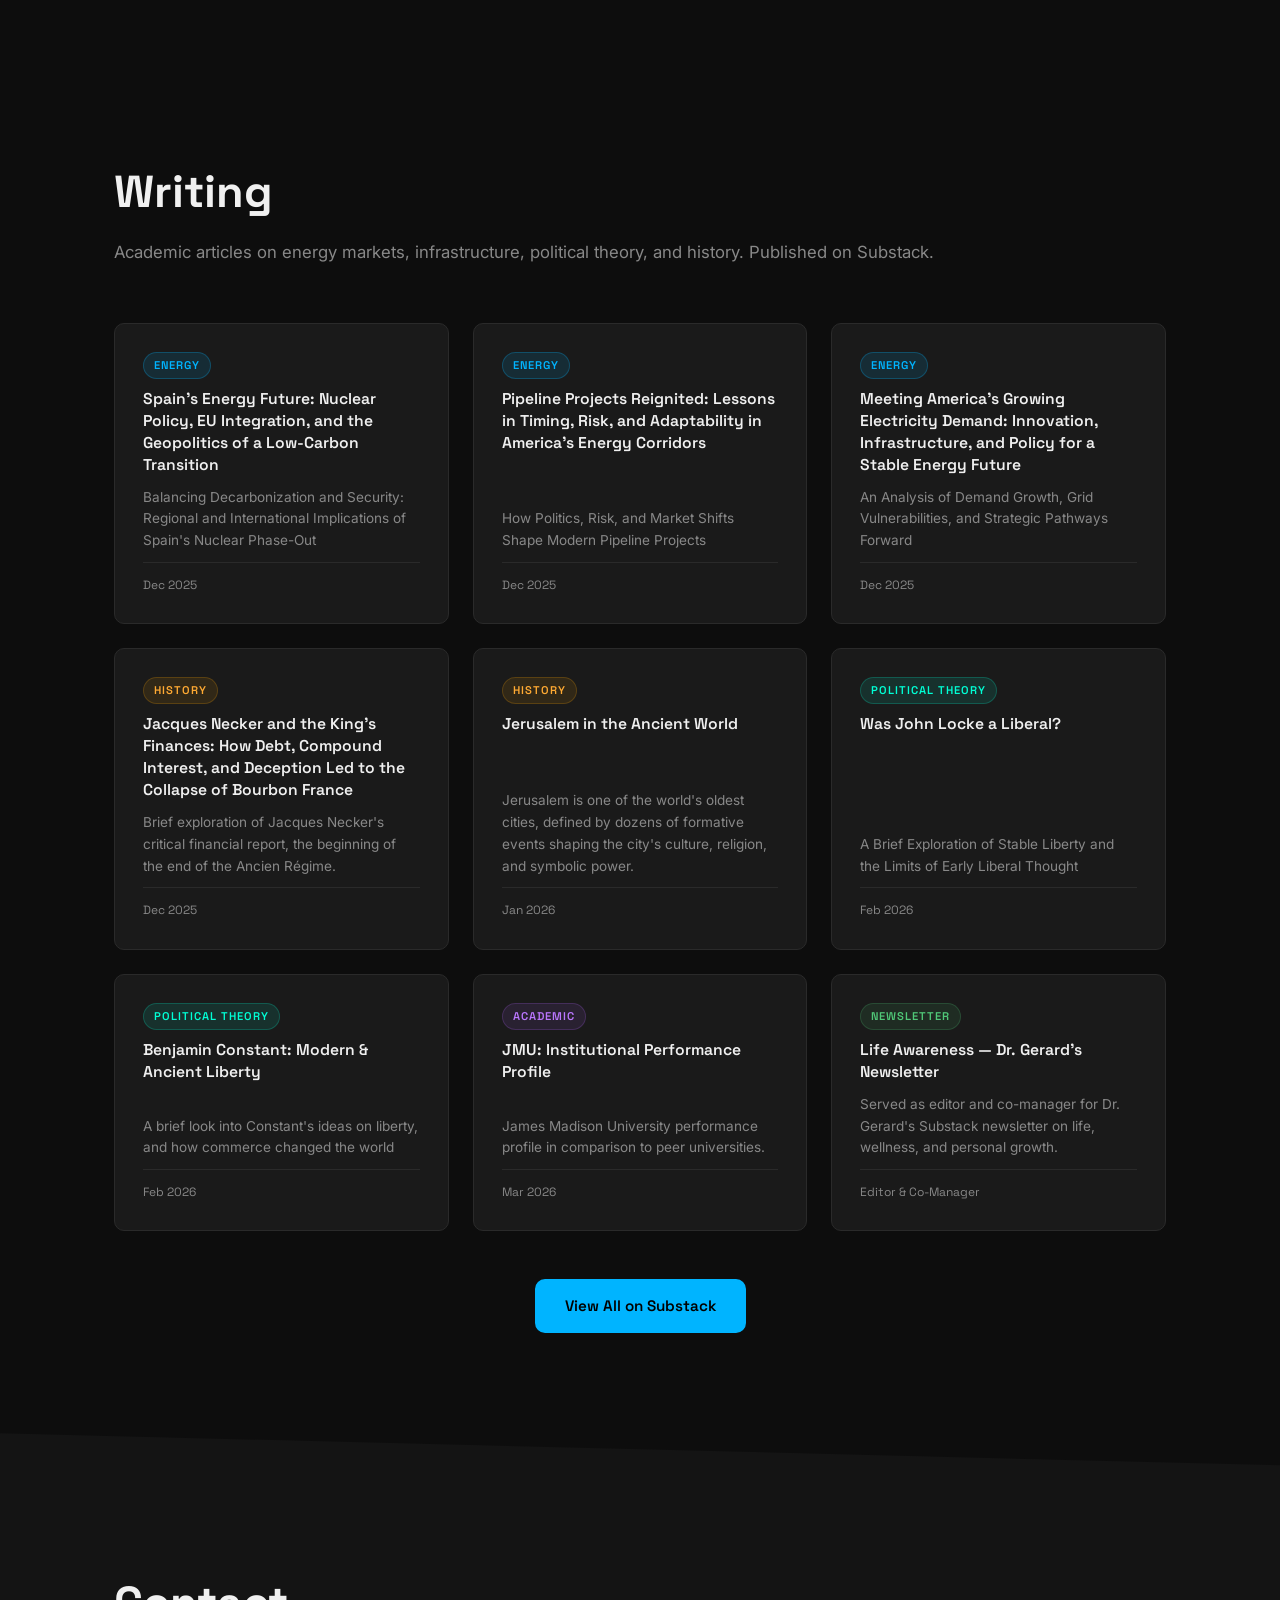
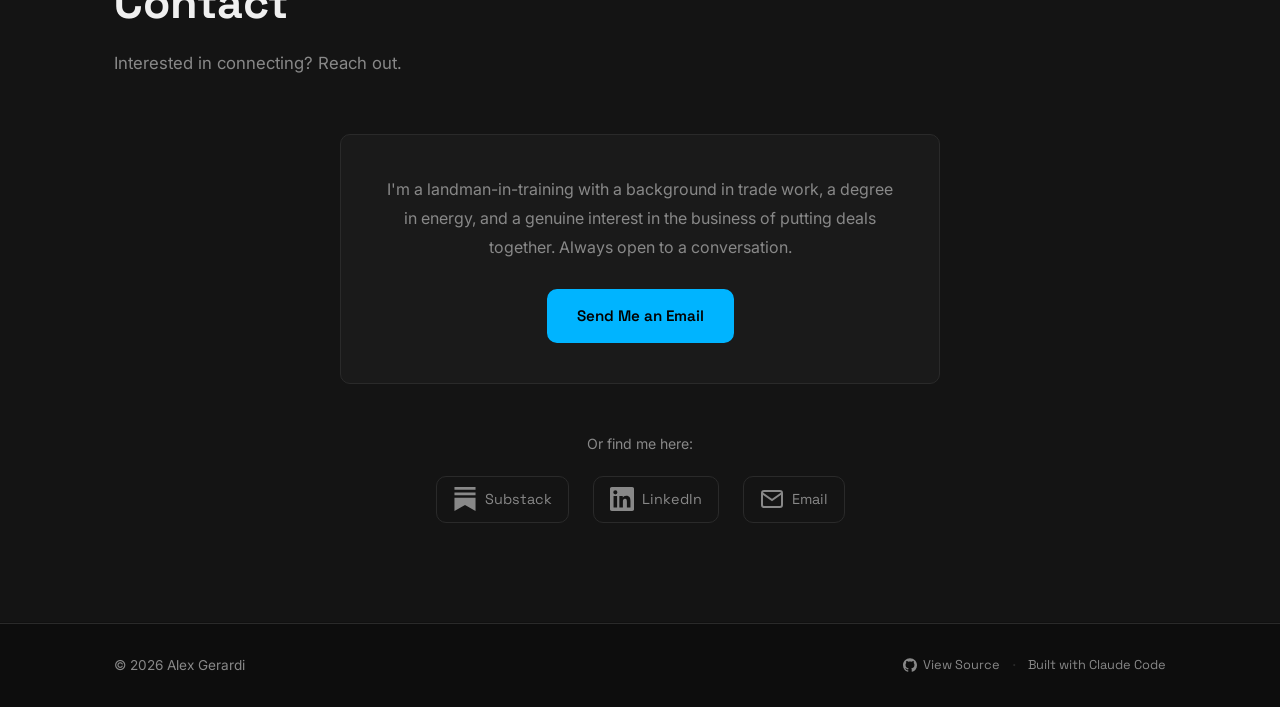
==== commit f7dc16da: "Add Dr. Gerard Life Awareness newsletter card to writing section" ====
--- a/index.html
+++ b/index.html
@@ -277,6 +277,13 @@
             <span class="writing-date">Mar 2026</span>
           </a>
 
+          <a class="writing-card fade-in" href="https://lifeawareness.substack.com/" target="_blank" rel="noopener">
+            <span class="writing-tag newsletter">Newsletter</span>
+            <h3>Life Awareness — Dr. Gerard's Newsletter</h3>
+            <p>Served as editor and co-manager for Dr. Gerard's Substack newsletter on life, wellness, and personal growth.</p>
+            <span class="writing-date">Editor &amp; Co-Manager</span>
+          </a>
+
         </div>
         <div class="writing-cta fade-in">
           <a href="https://alexgerardi.substack.com" target="_blank" rel="noopener" class="btn">View All on Substack</a>
--- a/style.css
+++ b/style.css
@@ -148,7 +148,7 @@
 .nav-inner {
   display: flex;
   align-items: center;
-  justify-content: flex-end;
+  justify-content: center;
   height: 100%;
 }
 
@@ -510,6 +510,12 @@
   background: rgba(180, 100, 255, 0.1);
   color: #bb77ff;
   border: 1px solid rgba(180, 100, 255, 0.2);
+}
+
+.writing-tag.newsletter {
+  background: rgba(80, 200, 120, 0.1);
+  color: #50c878;
+  border: 1px solid rgba(80, 200, 120, 0.2);
 }
 
 .writing-cta {
@@ -738,6 +744,7 @@
    ===================== */
 @media (max-width: 768px) {
   .nav-toggle { display: flex; }
+  .nav-inner { justify-content: flex-end; }
 
   .nav-links {
     position: fixed;
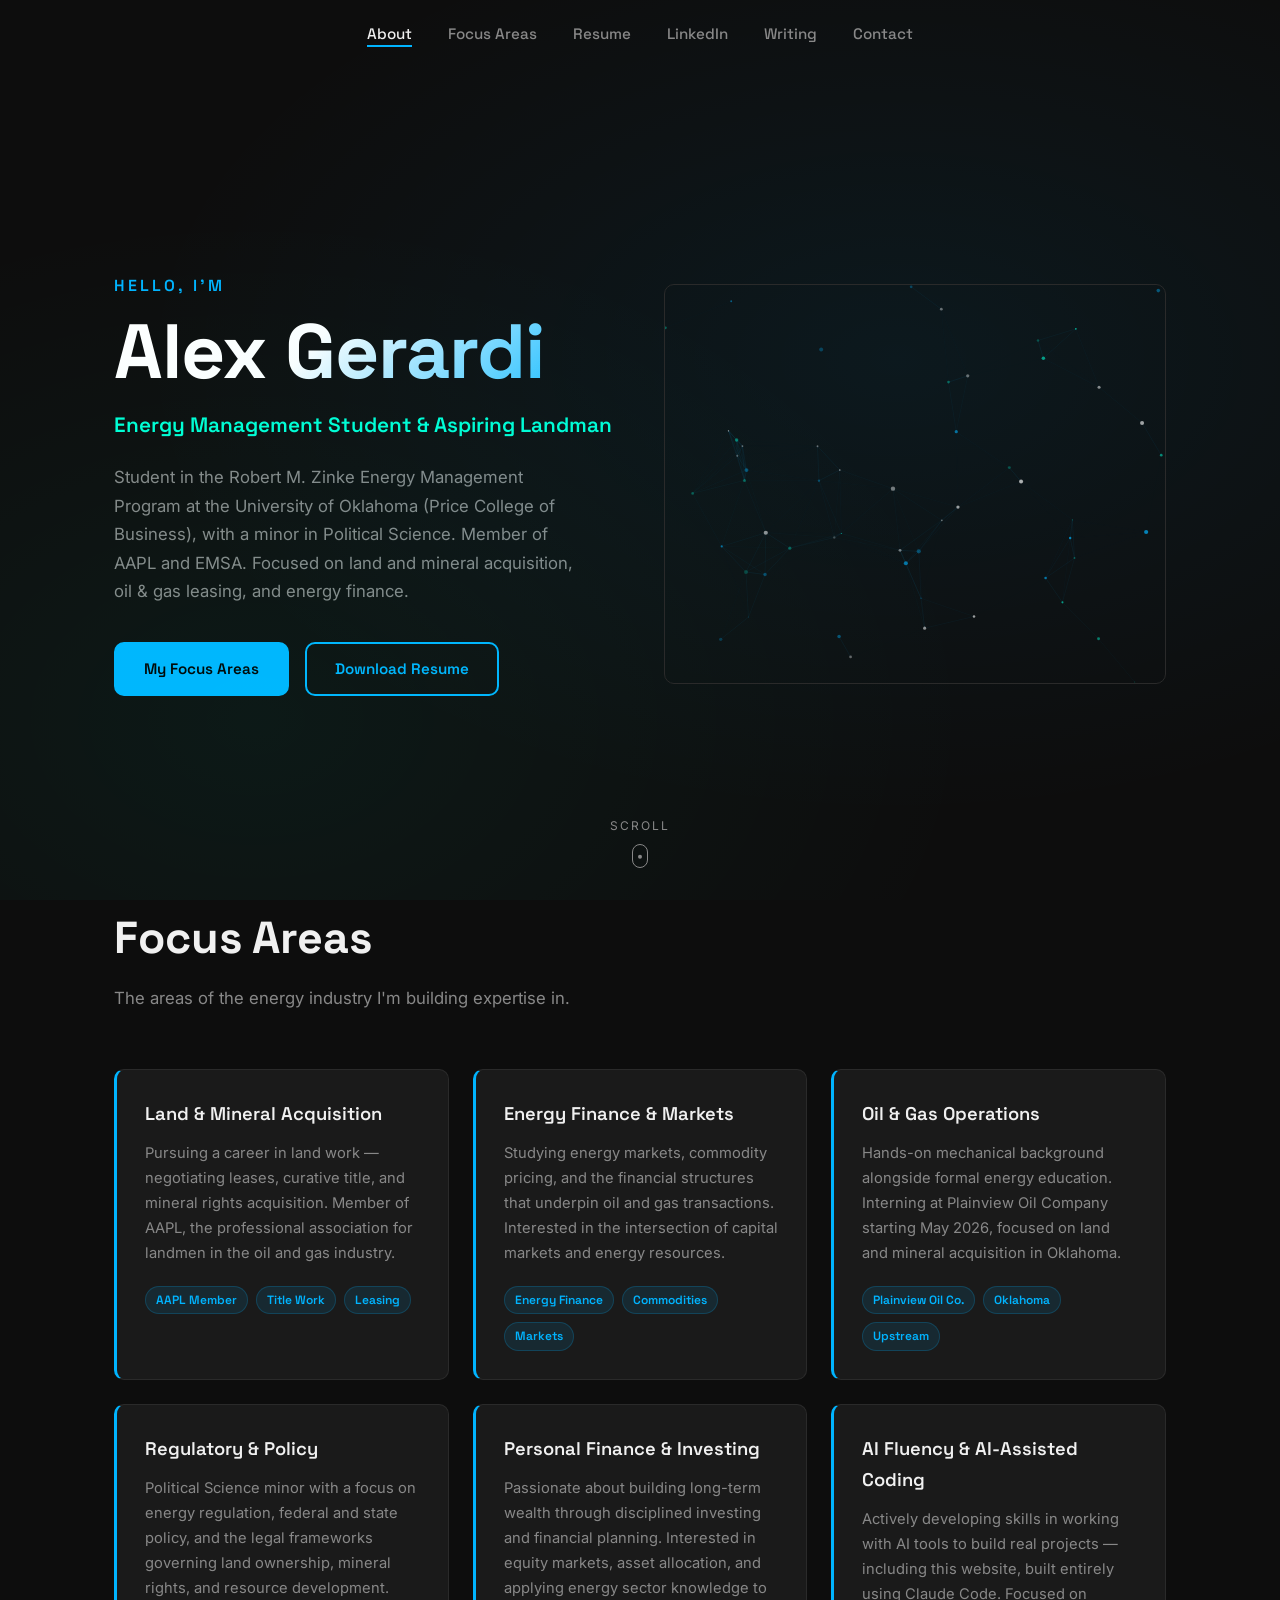
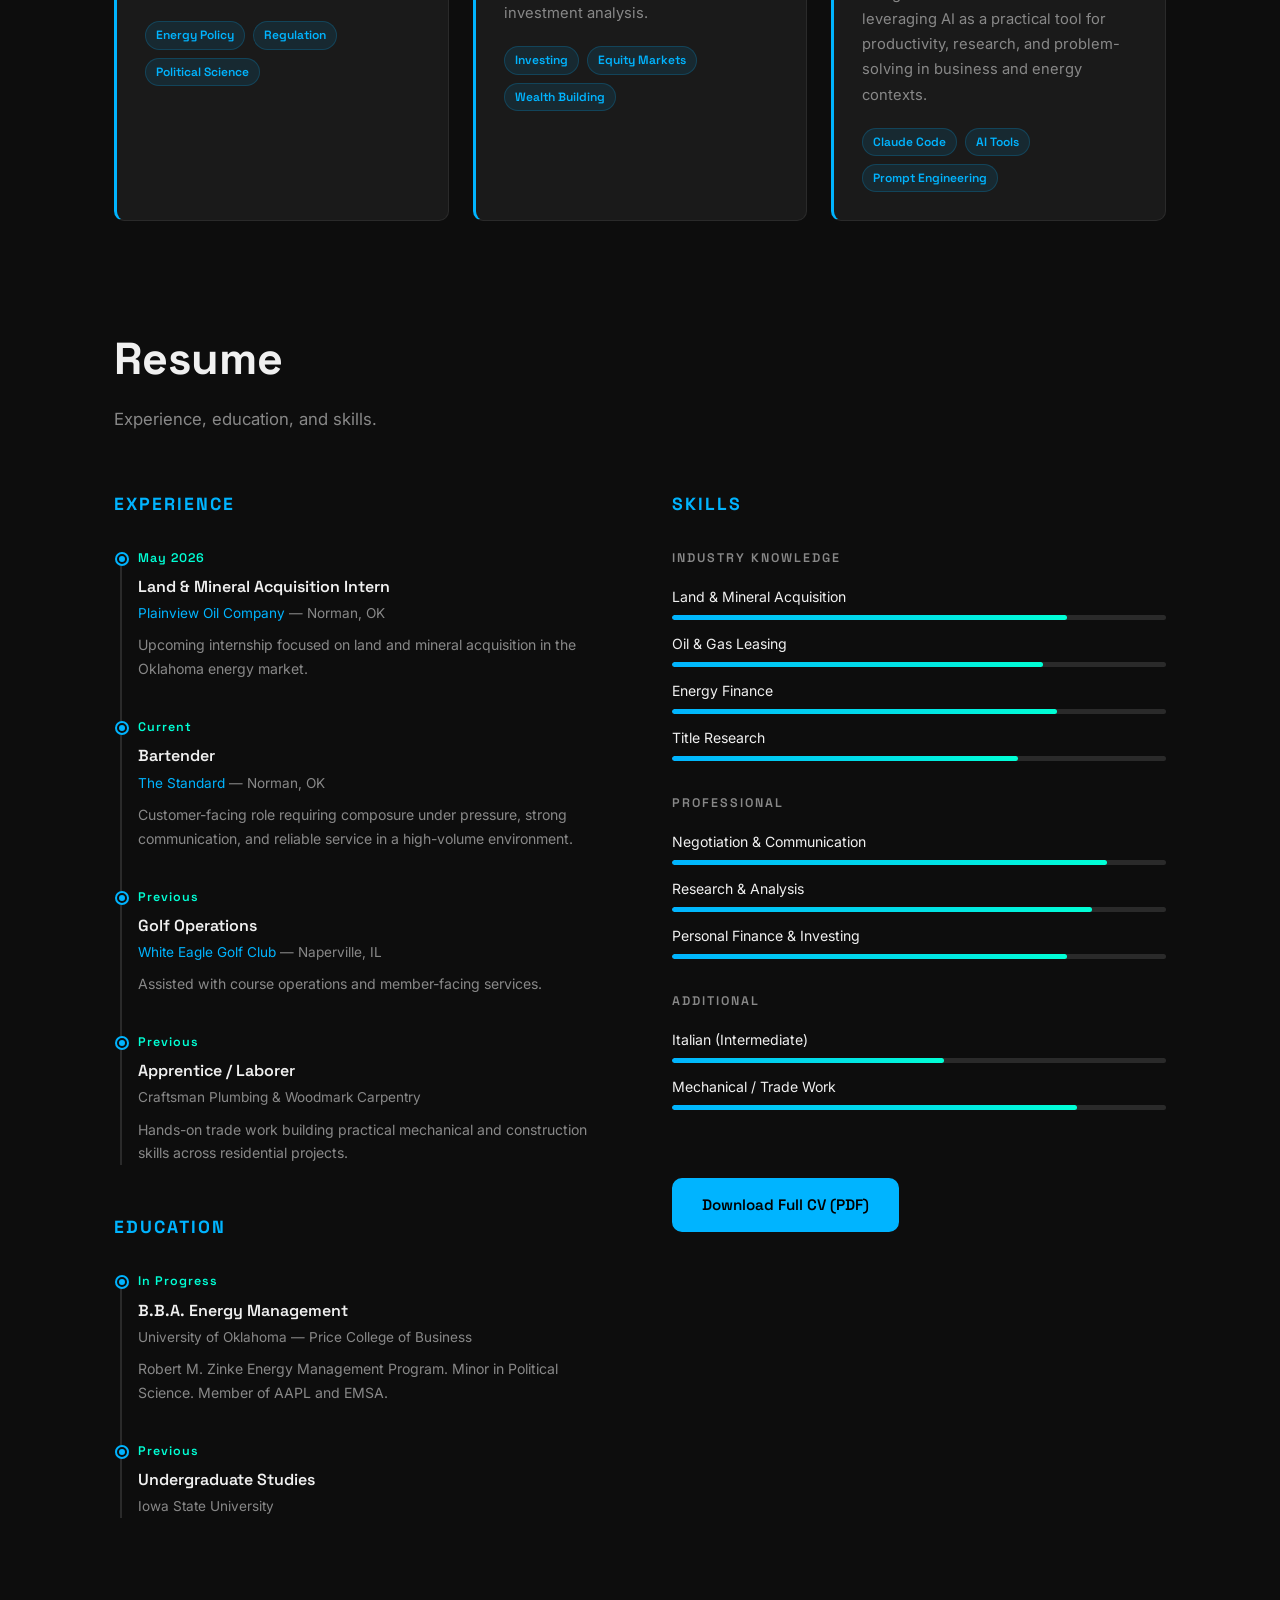
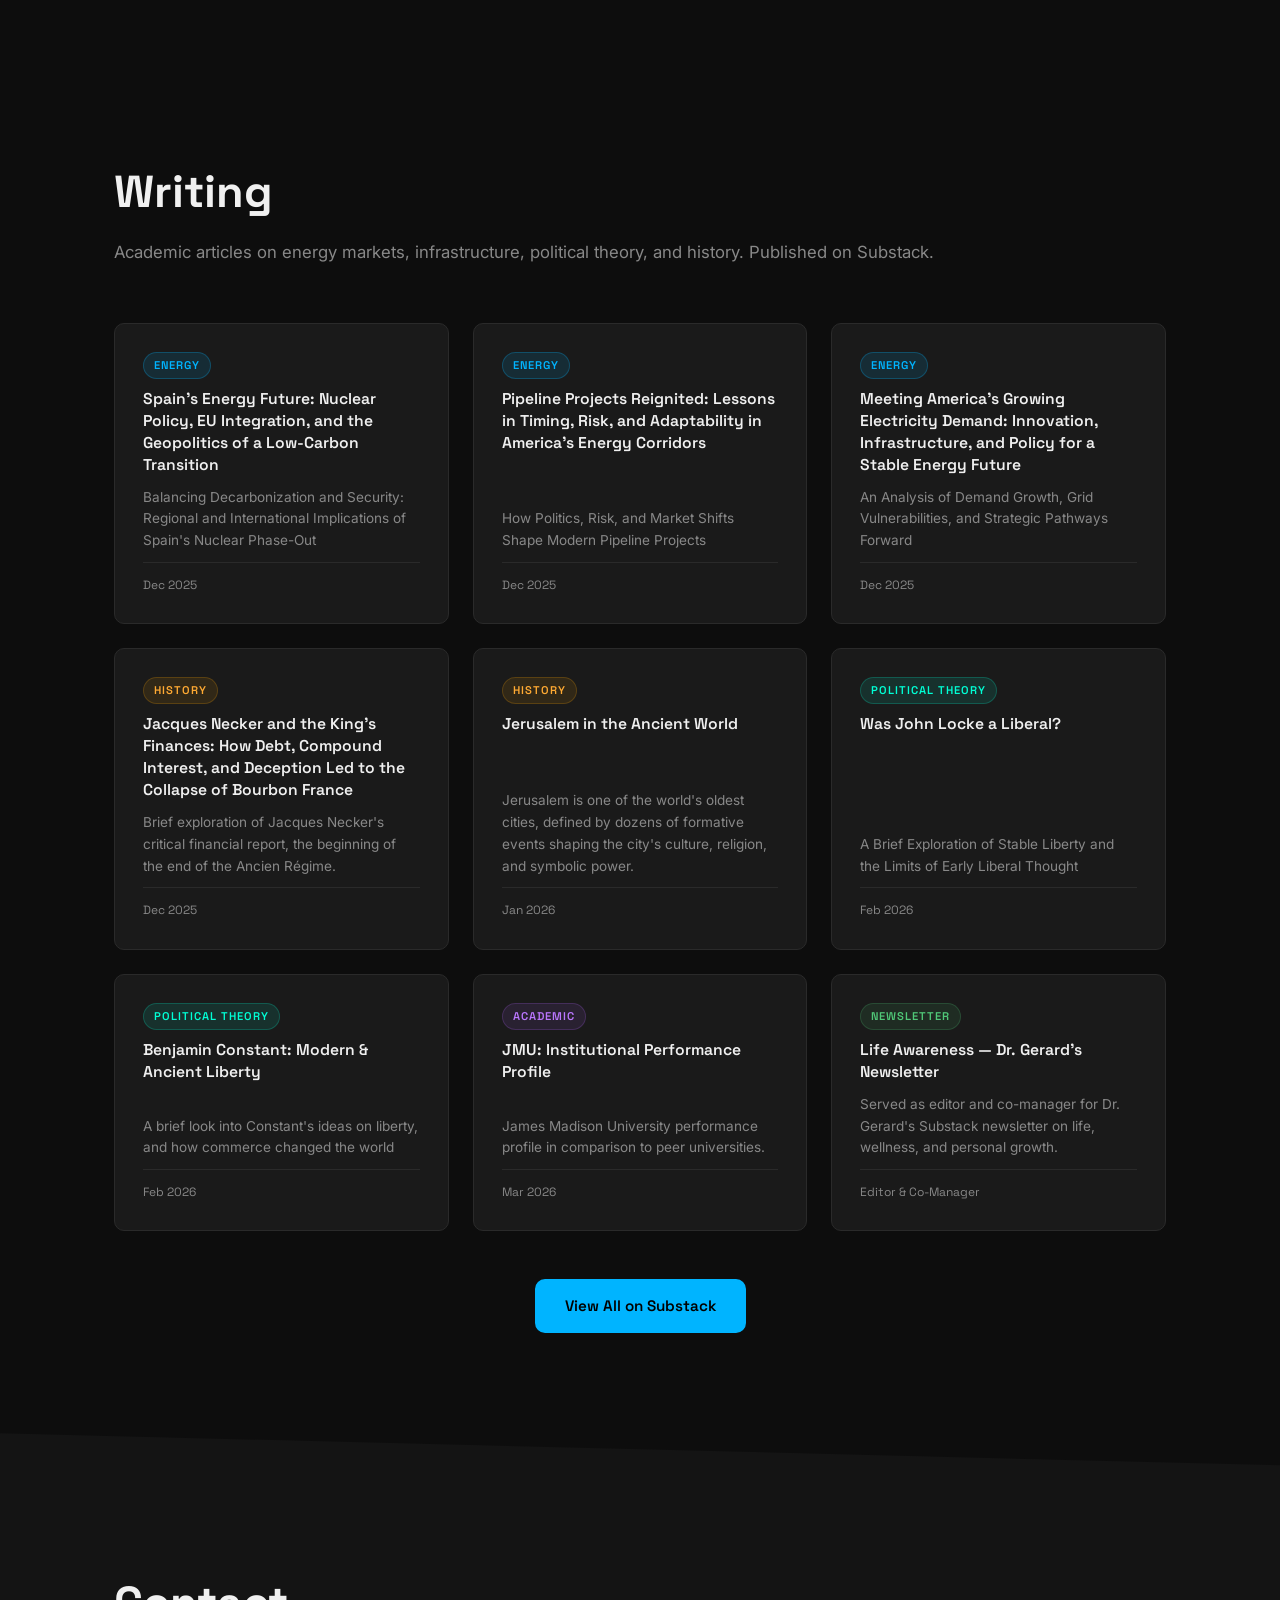
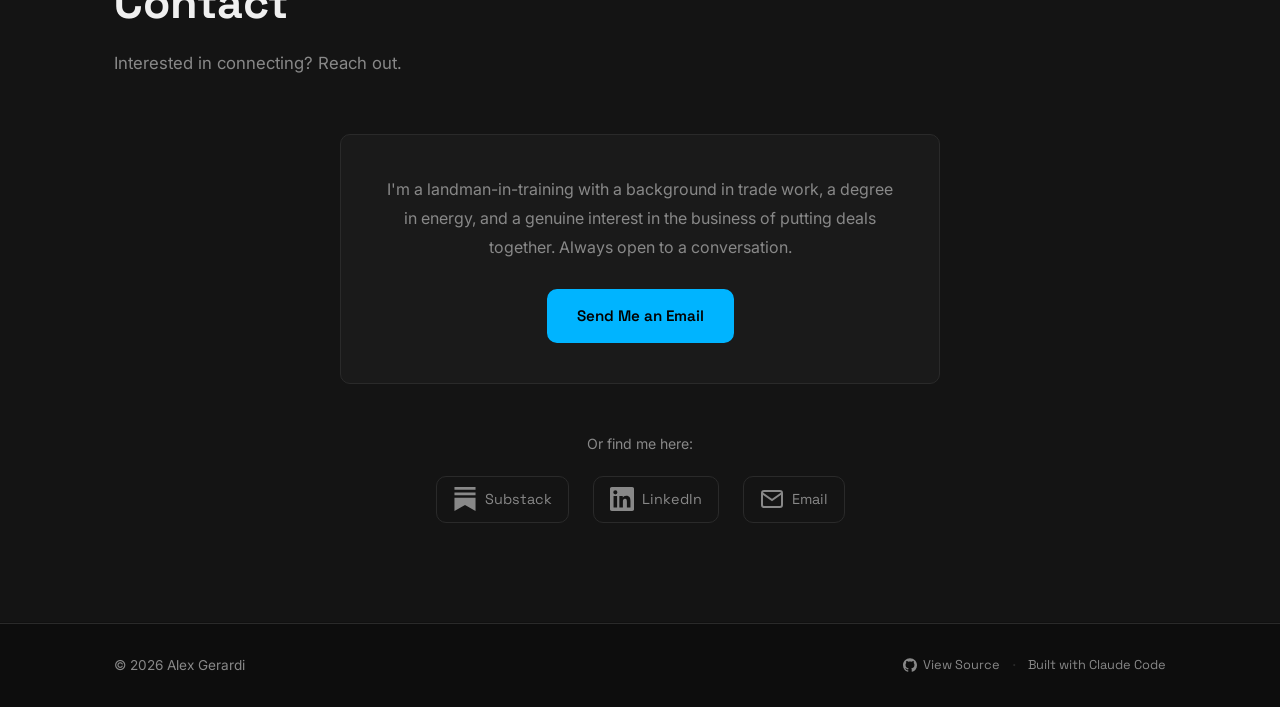
==== commit 5495f6ef: "Bust CSS cache to fix newsletter tag styling" ====
--- a/index.html
+++ b/index.html
@@ -8,7 +8,7 @@
   <link rel="preconnect" href="https://fonts.gstatic.com" crossorigin>
   <link href="https://fonts.googleapis.com/css2?family=Space+Grotesk:wght@400;600;700&family=Inter:wght@400;500&display=swap" rel="stylesheet">
   <link rel="icon" href="data:image/svg+xml,<svg xmlns='http://www.w3.org/2000/svg' viewBox='0 0 100 100'><rect width='100' height='100' rx='14' fill='%230d0d0d'/><text x='50' y='68' font-family='Space Grotesk,Arial,sans-serif' font-size='44' font-weight='700' fill='%2300b4ff' text-anchor='middle'>AG</text></svg>">
-  <link rel="stylesheet" href="style.css">
+  <link rel="stylesheet" href="style.css?v=2">
 </head>
 <body>
 
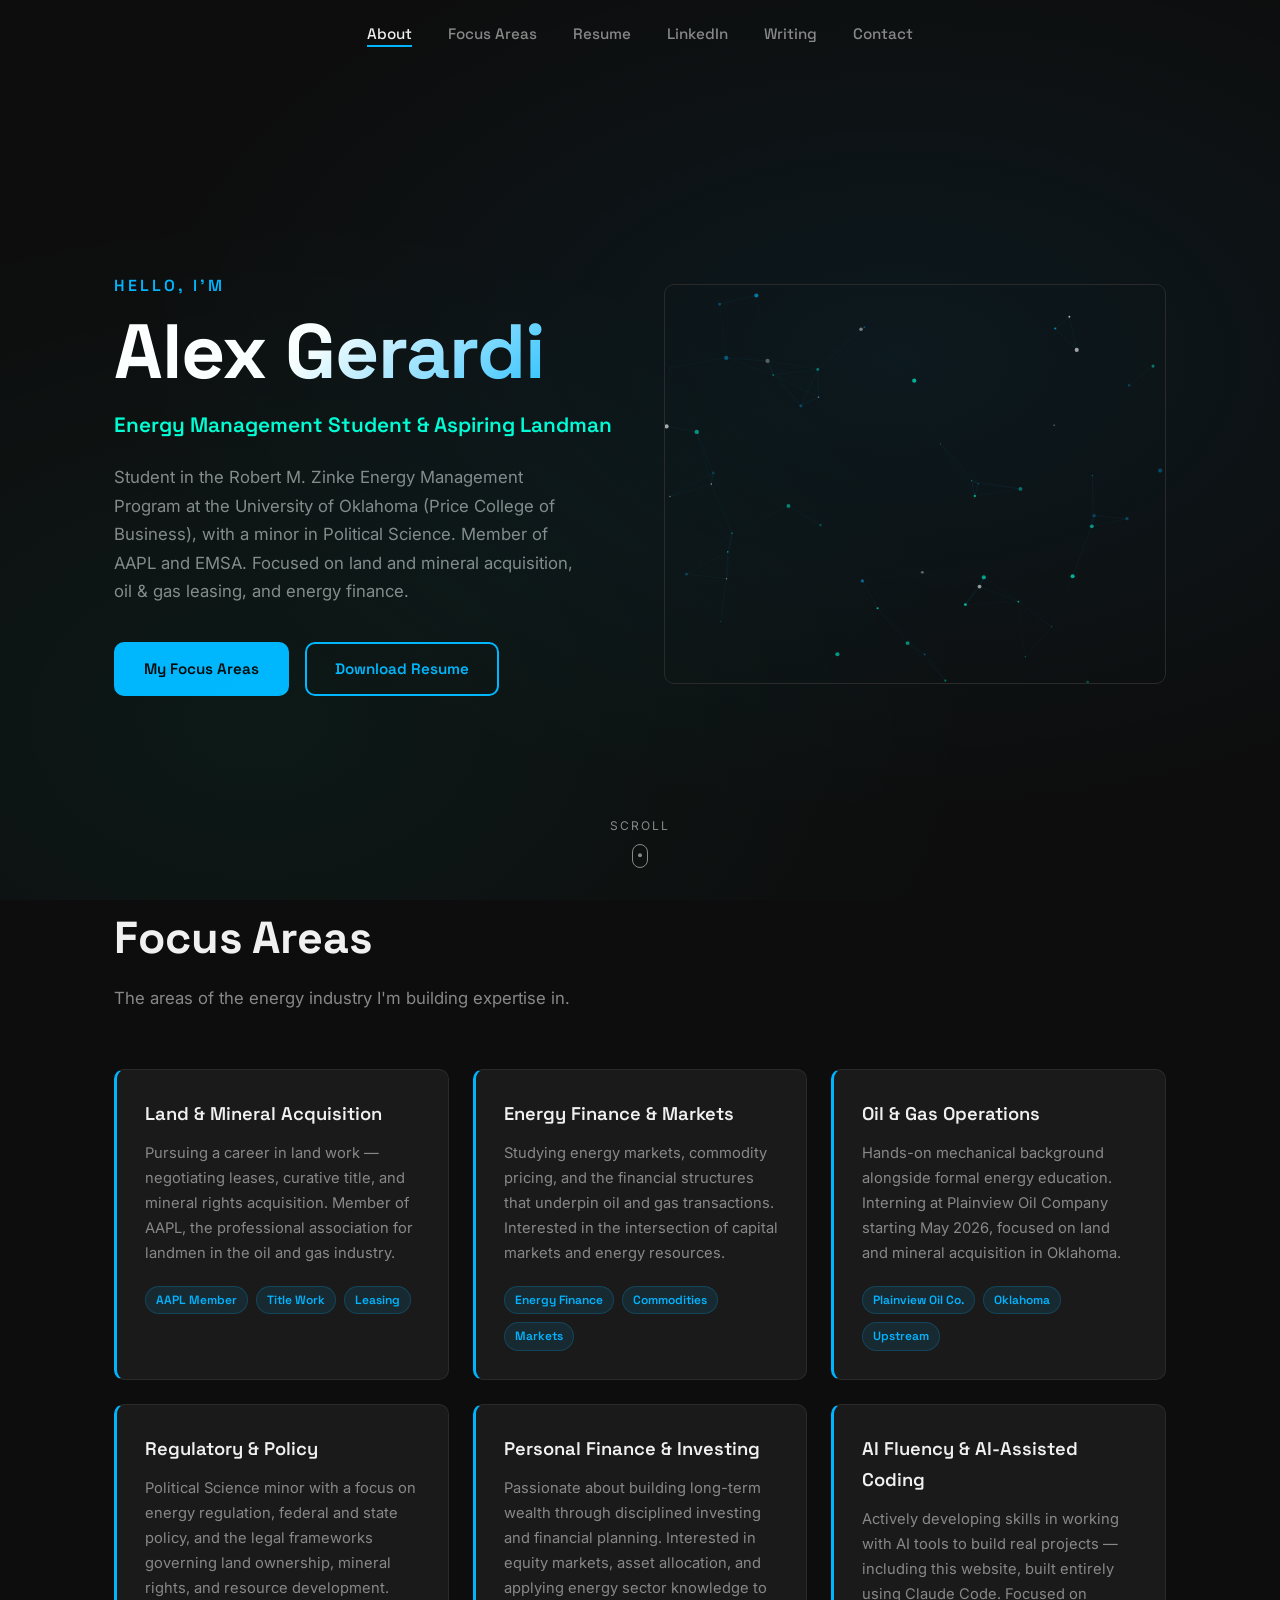
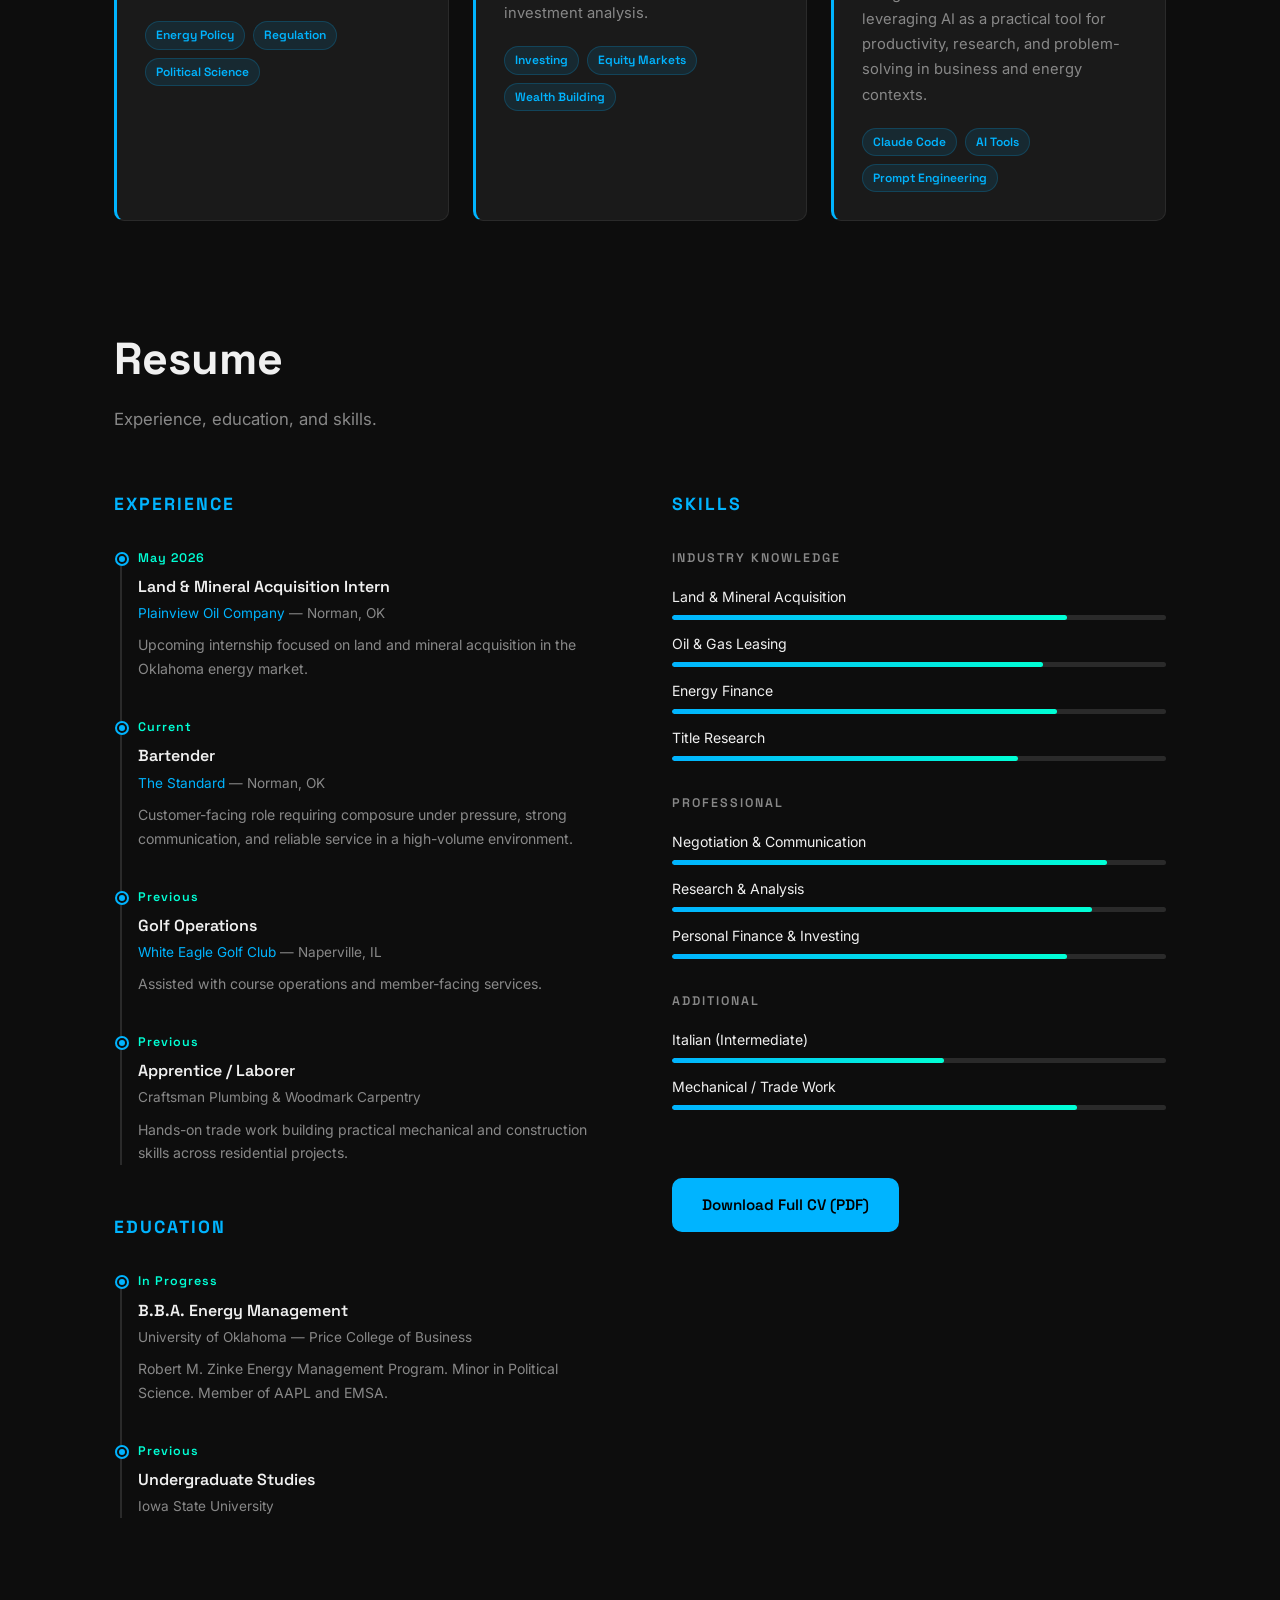
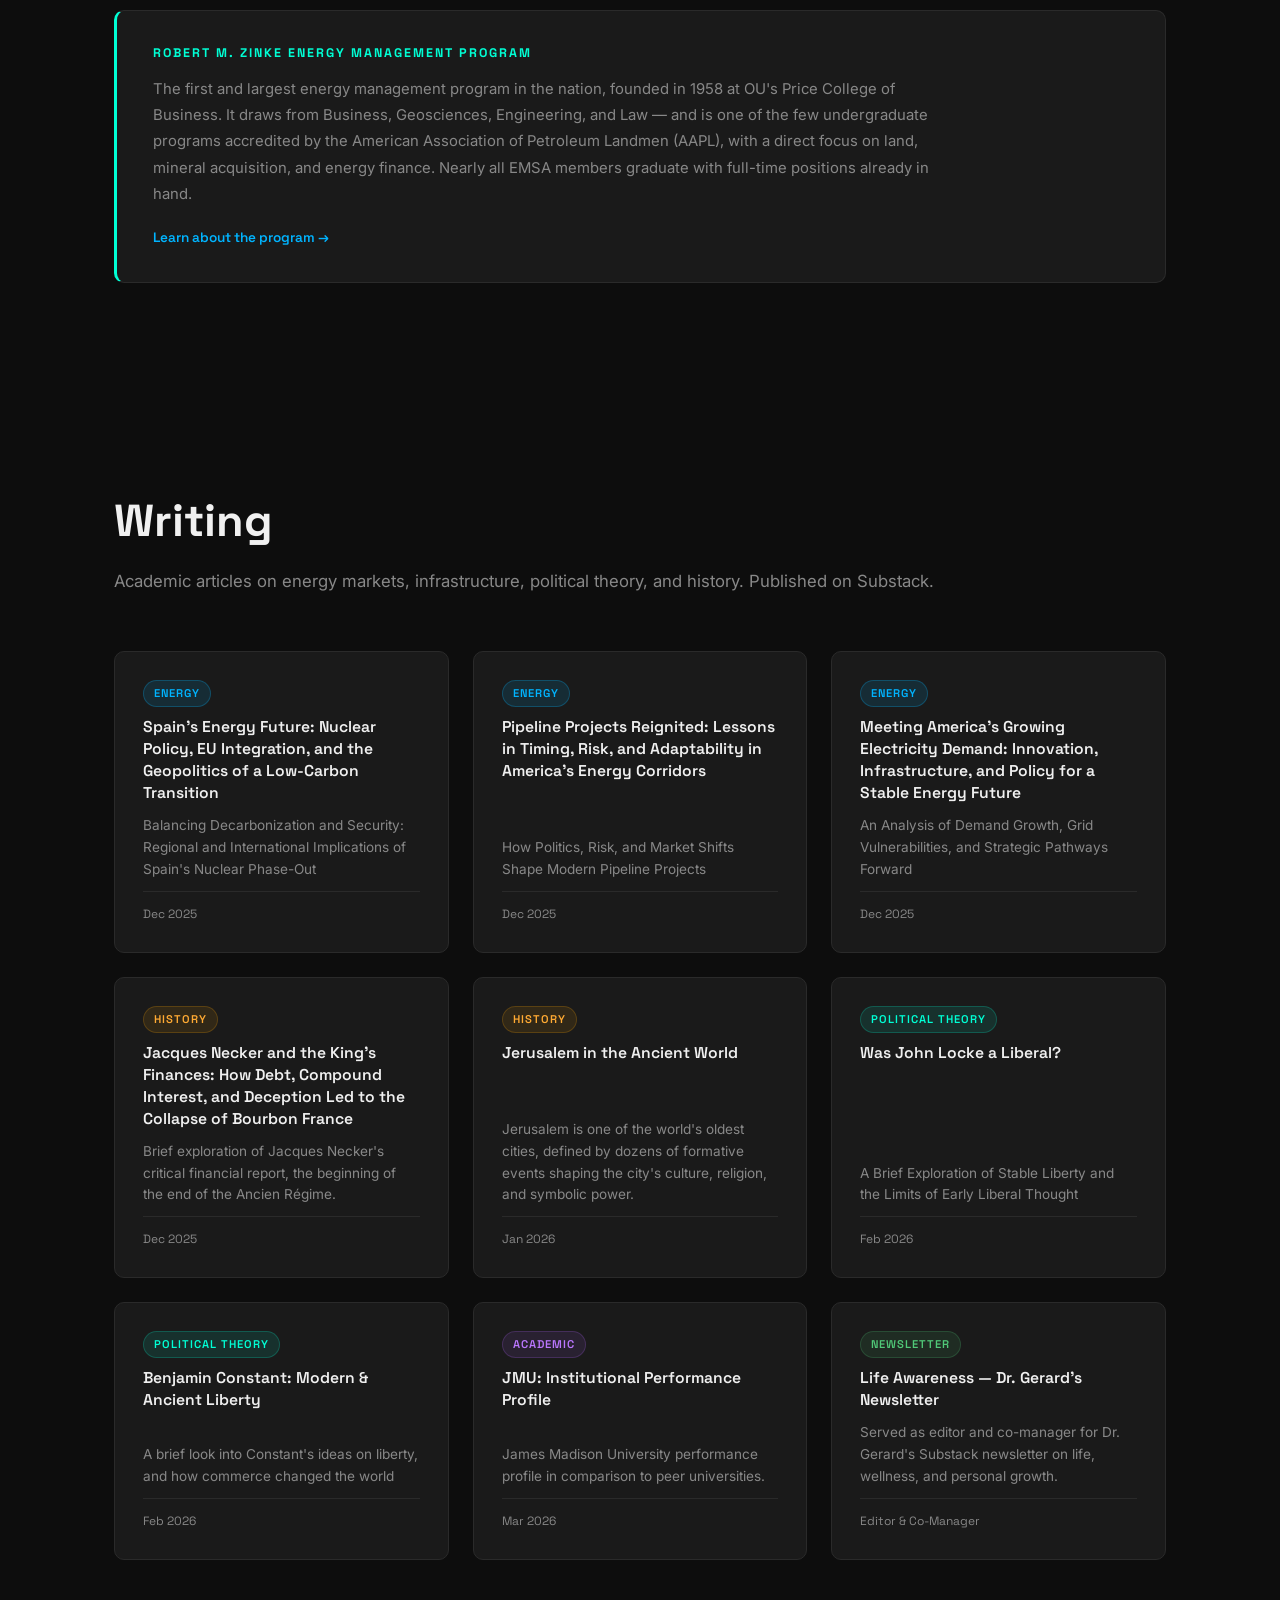
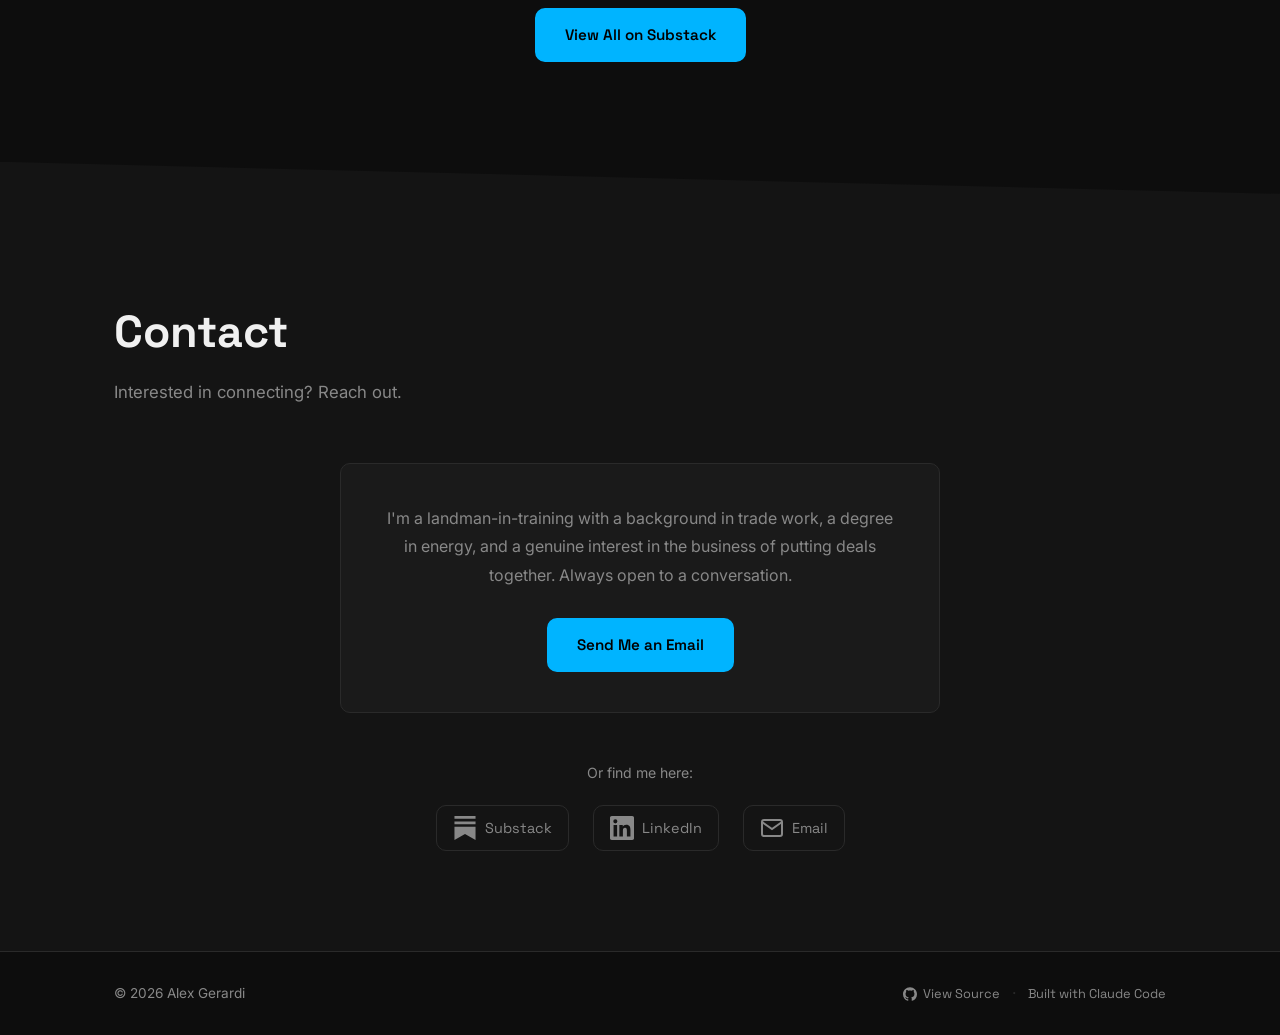
==== commit 789c817f: "Add Zinke Energy Management Program callout below resume" ====
--- a/index.html
+++ b/index.html
@@ -211,6 +211,13 @@
             <a href="Gerardi_Resume.pdf" class="btn resume-dl" download>Download Full CV (PDF)</a>
           </div>
         </div>
+
+        <div class="program-callout fade-in">
+          <h4>Robert M. Zinke Energy Management Program</h4>
+          <p>The first and largest energy management program in the nation, founded in 1958 at OU's Price College of Business. It draws from Business, Geosciences, Engineering, and Law — and is one of the few undergraduate programs accredited by the American Association of Petroleum Landmen (AAPL), with a direct focus on land, mineral acquisition, and energy finance. Nearly all EMSA members graduate with full-time positions already in hand.</p>
+          <a href="https://www.ou.edu/price/undergrad-degree-programs/energy-management" target="_blank" rel="noopener" class="program-link">Learn about the program &rarr;</a>
+        </div>
+
       </div>
     </section>
 
--- a/style.css
+++ b/style.css
@@ -662,6 +662,43 @@
   margin-top: 36px;
 }
 
+.program-callout {
+  margin-top: 56px;
+  padding: 32px 36px;
+  background: var(--bg-card);
+  border: 1px solid var(--border);
+  border-left: 3px solid var(--accent-teal);
+  border-radius: var(--radius);
+}
+
+.program-callout h4 {
+  font-family: var(--font-heading);
+  font-size: 0.78rem;
+  font-weight: 700;
+  color: var(--accent-teal);
+  text-transform: uppercase;
+  letter-spacing: 2px;
+  margin-bottom: 12px;
+}
+
+.program-callout p {
+  color: var(--text-muted);
+  font-size: 0.93rem;
+  line-height: 1.75;
+  max-width: 780px;
+  margin-bottom: 16px;
+}
+
+.program-link {
+  font-family: var(--font-heading);
+  font-size: 0.85rem;
+  font-weight: 600;
+  color: var(--accent-blue);
+  transition: color var(--transition);
+}
+
+.program-link:hover { color: var(--accent-teal); }
+
 /* =====================
    CONTACT
    ===================== */
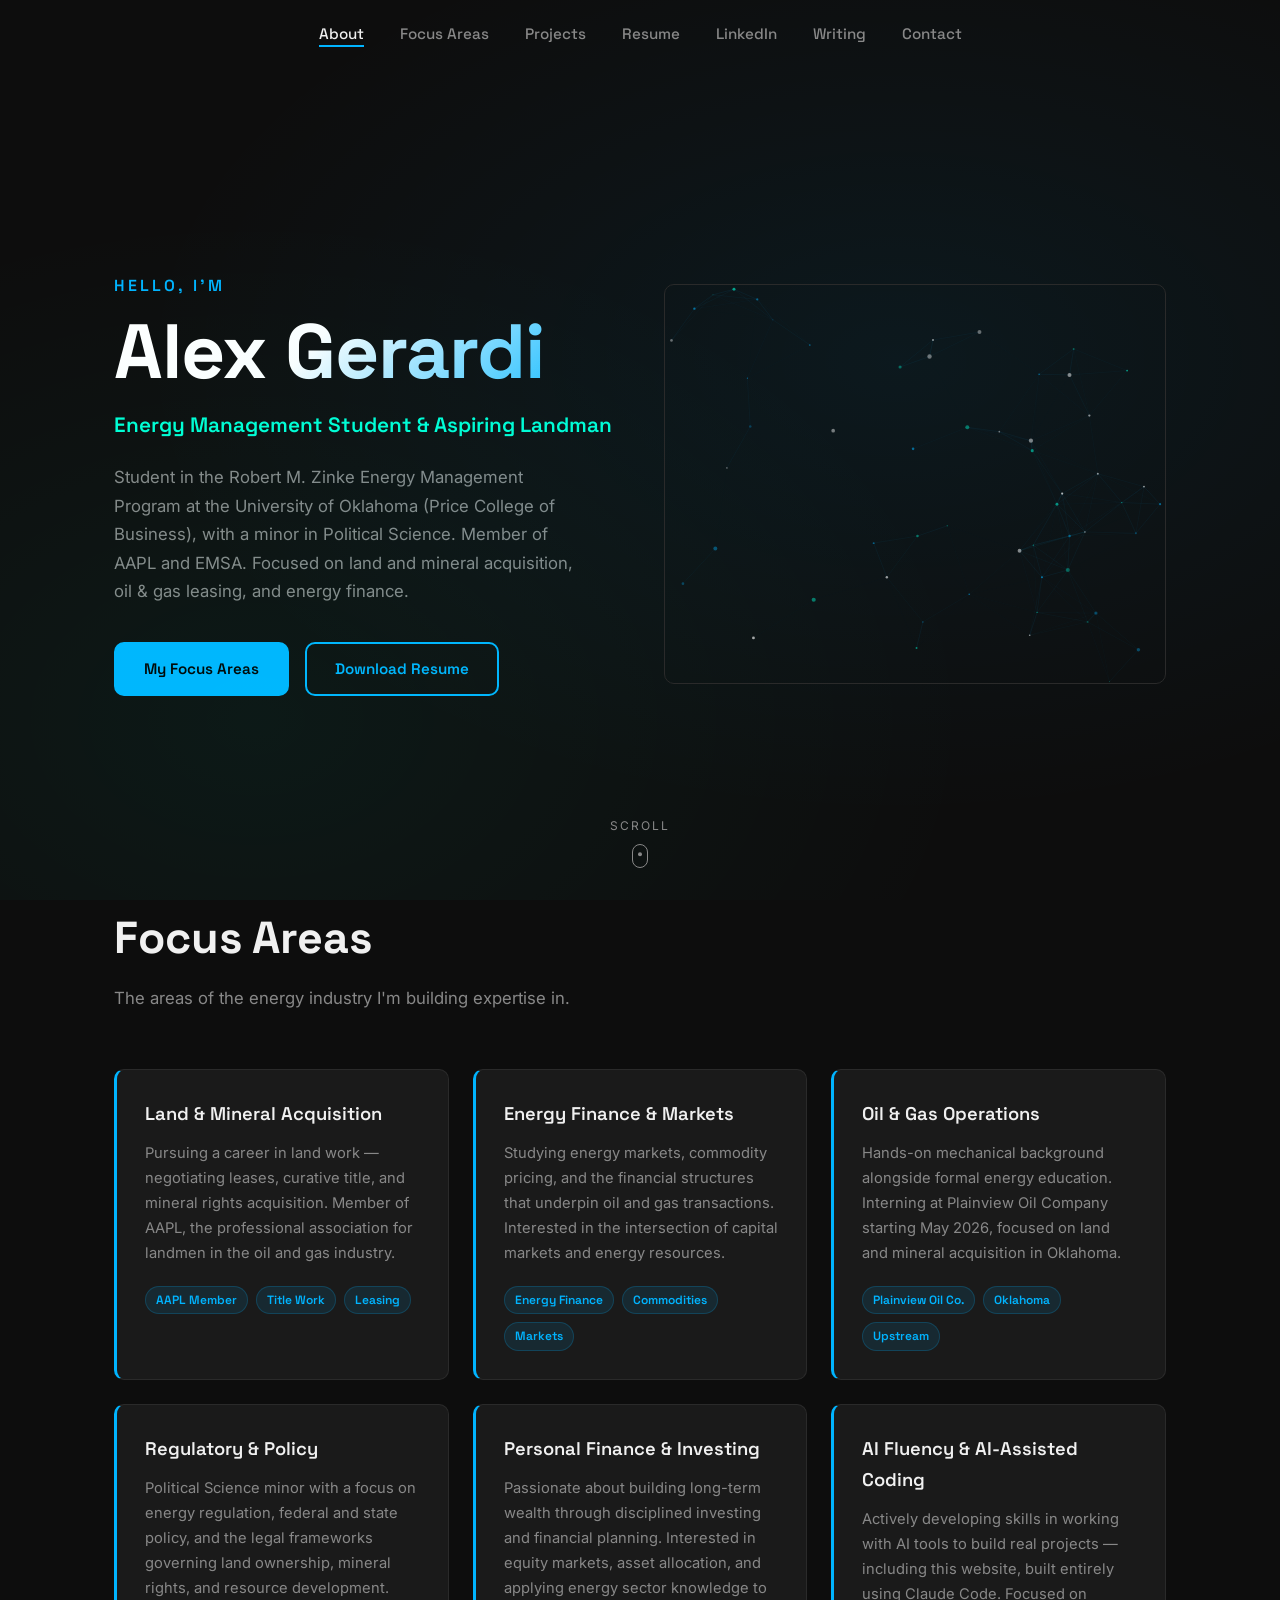
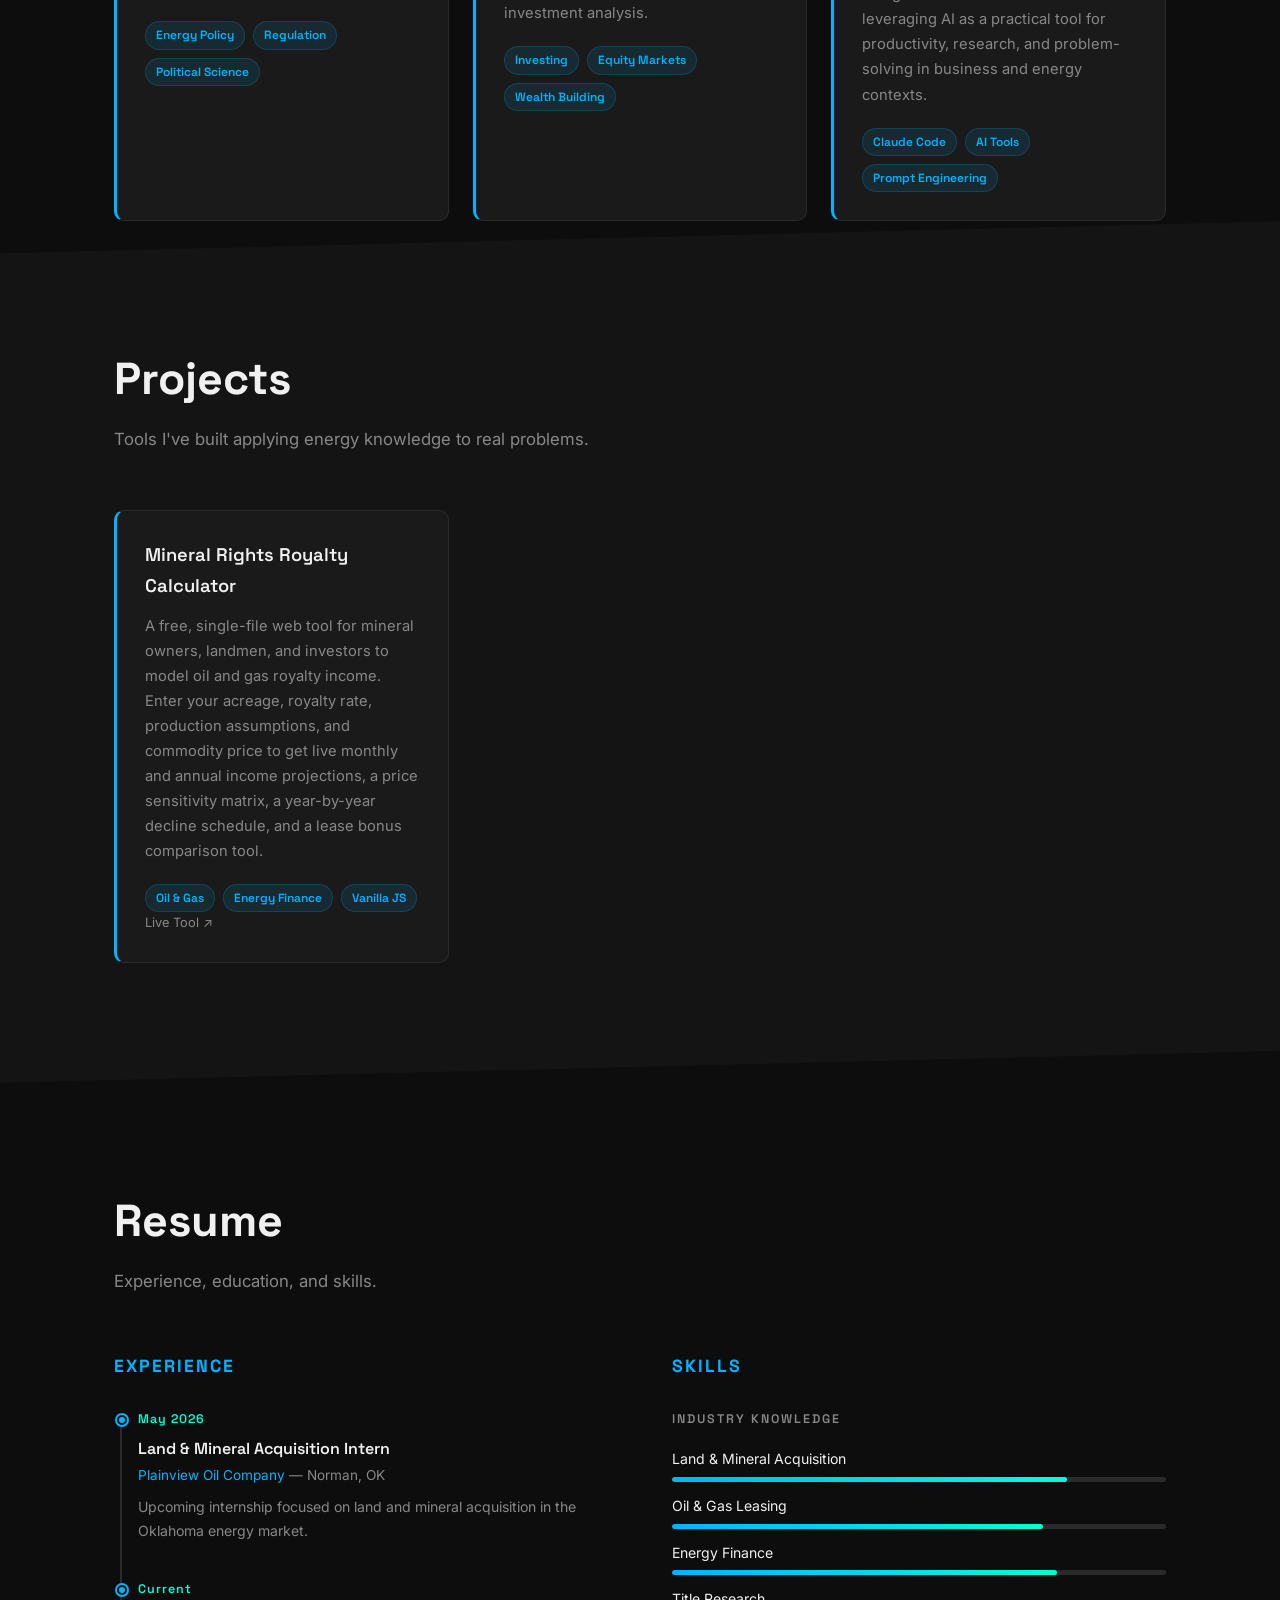
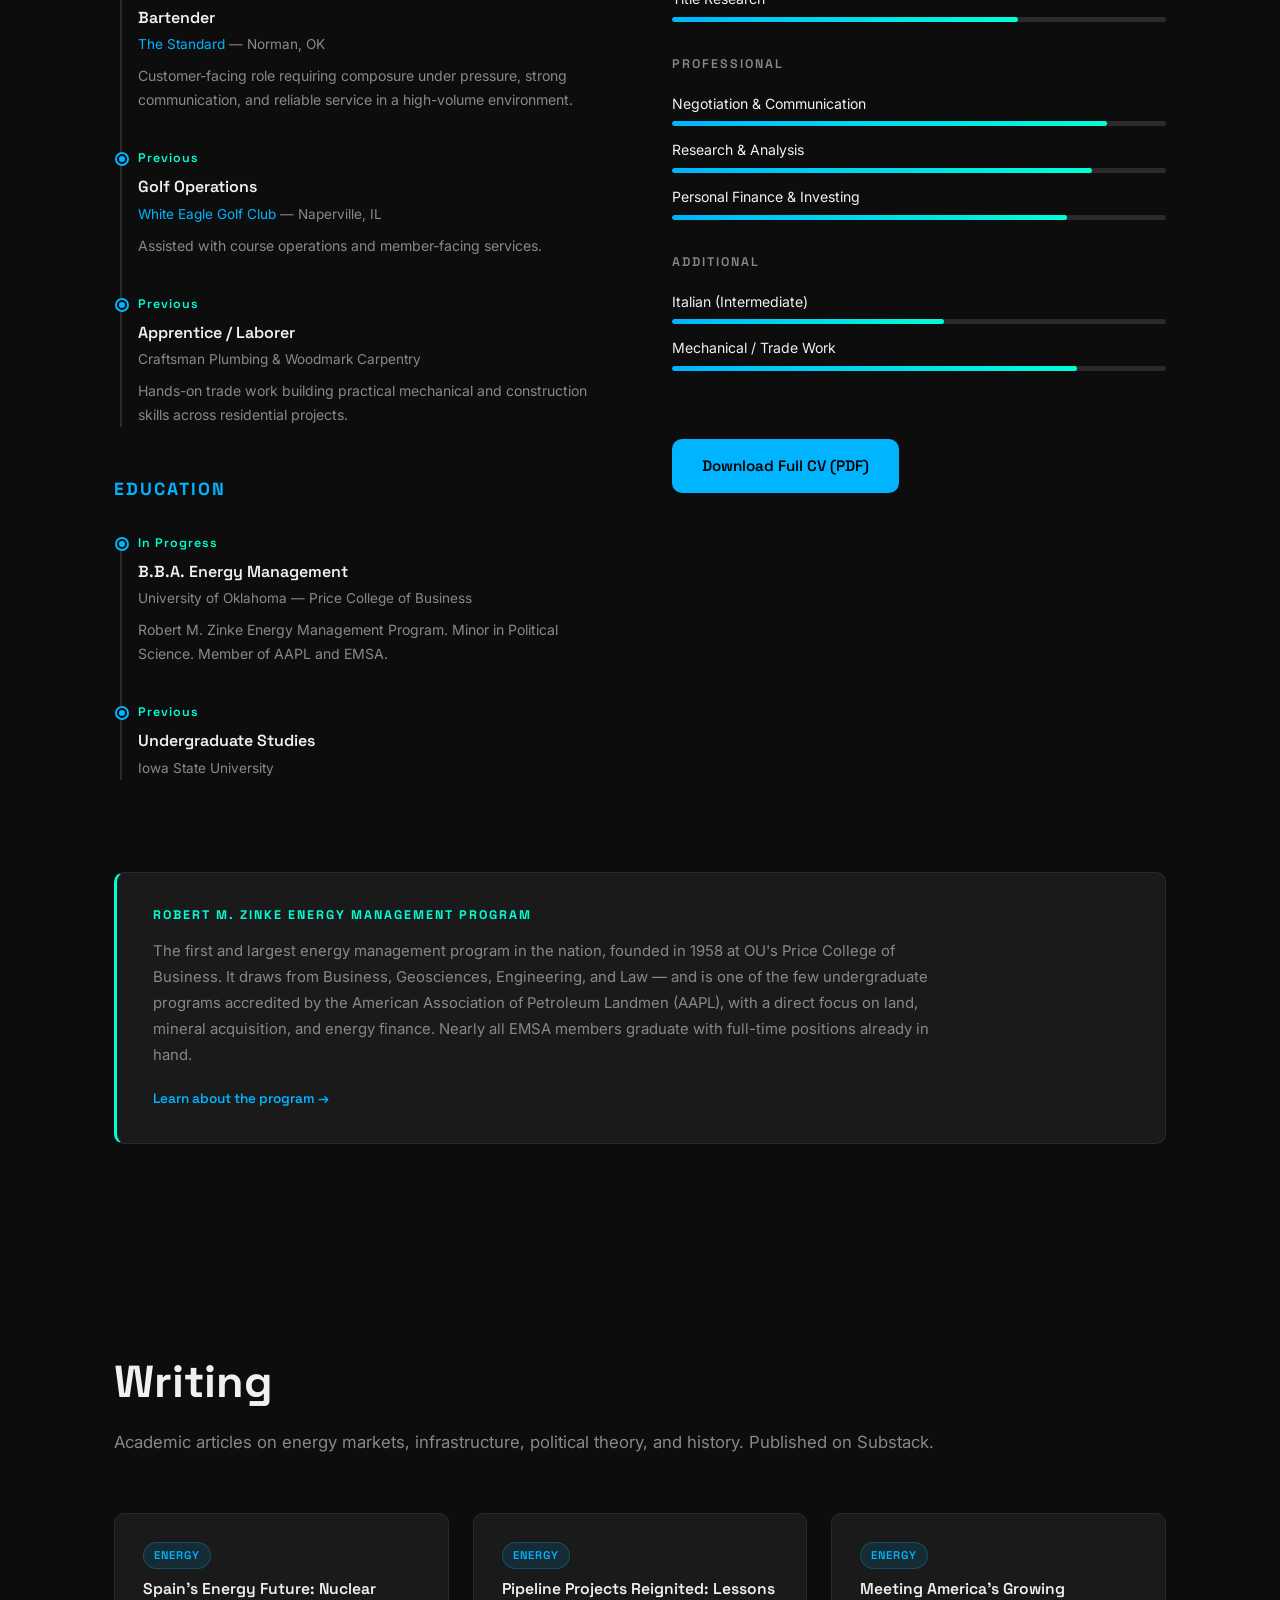
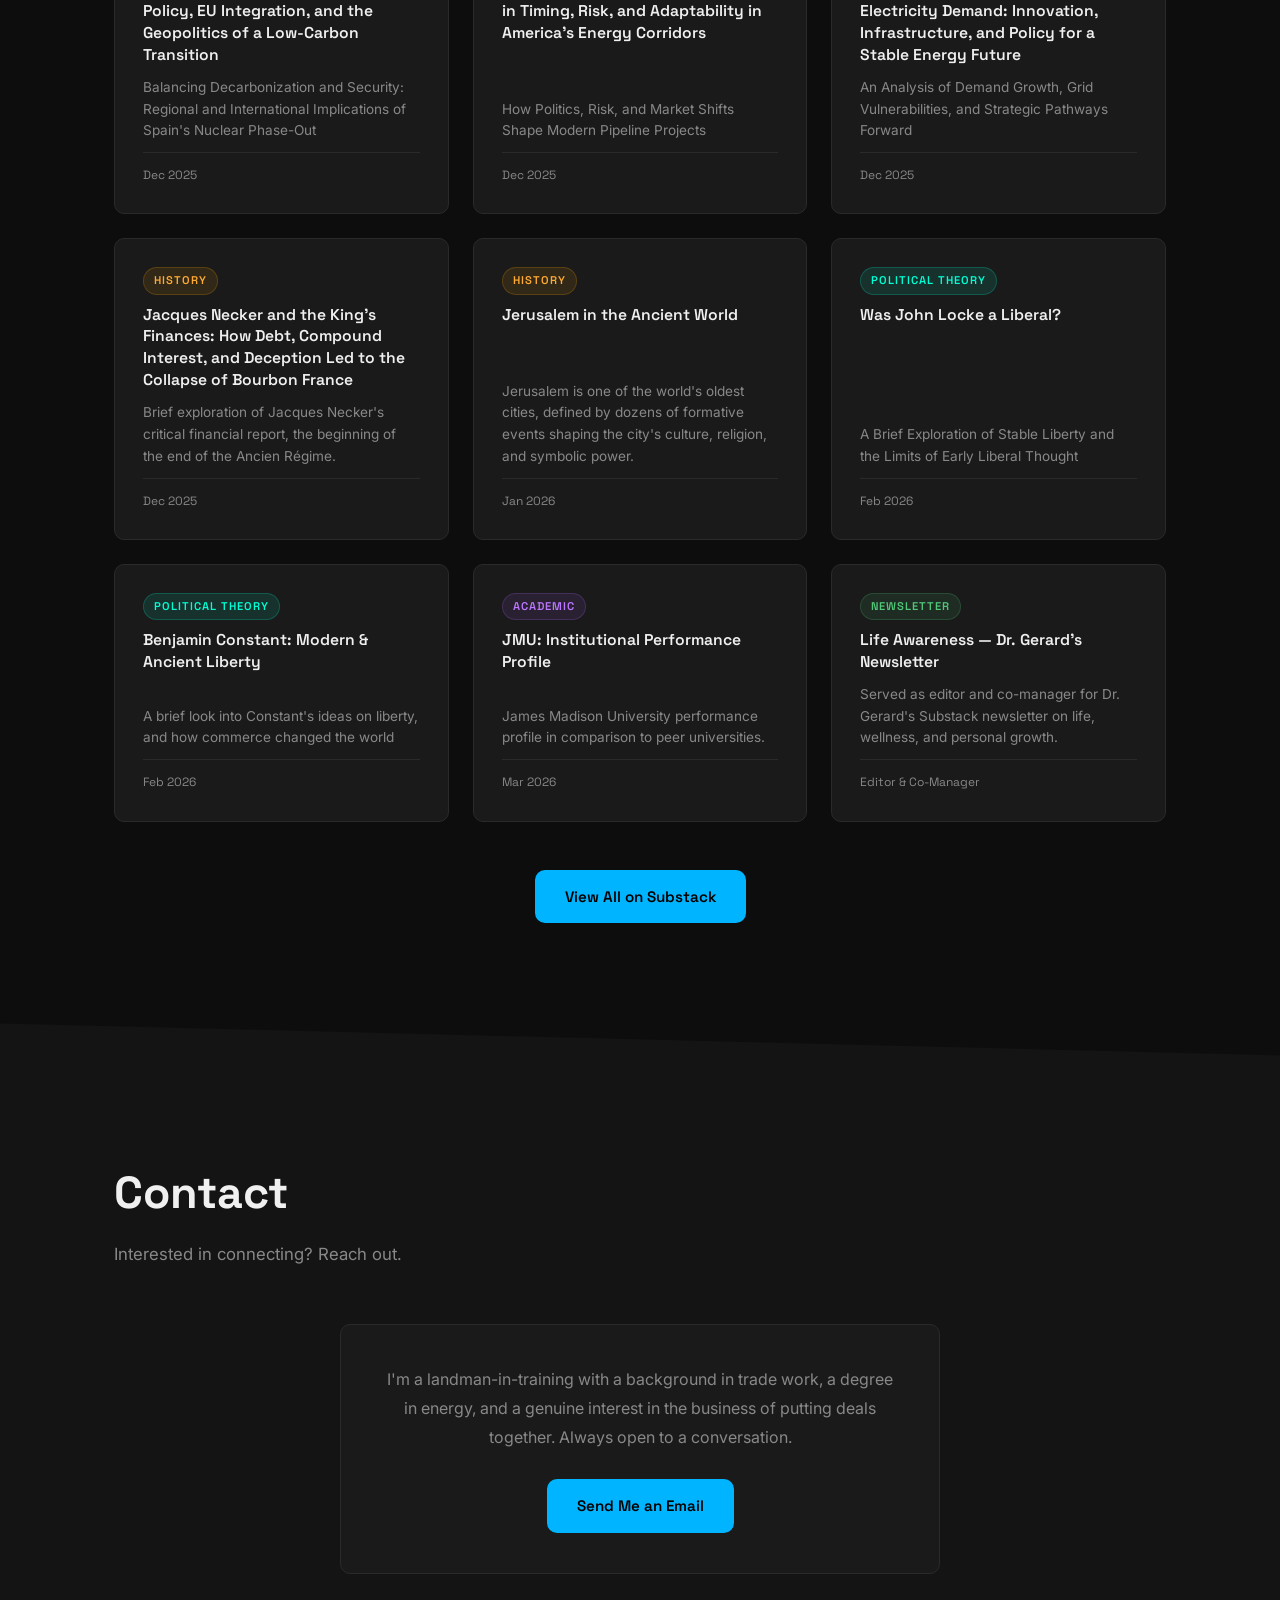
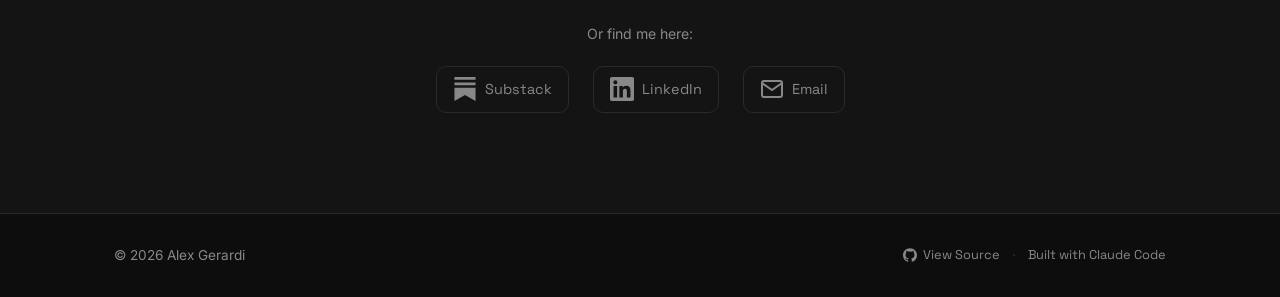
==== commit 09d0da56: "Add Projects section with MineralCalc card" ====
--- a/index.html
+++ b/index.html
@@ -20,6 +20,7 @@
       <ul class="nav-links">
         <li><a href="#hero">About</a></li>
         <li><a href="#focus">Focus Areas</a></li>
+        <li><a href="#projects">Projects</a></li>
         <li><a href="#resume">Resume</a></li>
         <li><a href="https://www.linkedin.com/in/alex-gerardi/" target="_blank" rel="noopener">LinkedIn</a></li>
         <li><a href="#writing">Writing</a></li>
@@ -123,6 +124,30 @@
             <p>Actively developing skills in working with AI tools to build real projects — including this website, built entirely using Claude Code. Focused on leveraging AI as a practical tool for productivity, research, and problem-solving in business and energy contexts.</p>
             <div class="card-tags">
               <span>Claude Code</span><span>AI Tools</span><span>Prompt Engineering</span>
+            </div>
+          </article>
+
+        </div>
+      </div>
+    </section>
+
+    <!-- PROJECTS -->
+    <section id="projects">
+      <div class="container">
+        <h2 class="section-title fade-in">Projects</h2>
+        <p class="section-subtitle fade-in">Tools I've built applying energy knowledge to real problems.</p>
+        <div class="projects-grid">
+
+          <article class="project-card fade-in">
+            <div class="card-header">
+              <h3>Mineral Rights Royalty Calculator</h3>
+            </div>
+            <p>A free, single-file web tool for mineral owners, landmen, and investors to model oil and gas royalty income. Enter your acreage, royalty rate, production assumptions, and commodity price to get live monthly and annual income projections, a price sensitivity matrix, a year-by-year decline schedule, and a lease bonus comparison tool.</p>
+            <div class="card-tags">
+              <span>Oil &amp; Gas</span><span>Energy Finance</span><span>Vanilla JS</span>
+            </div>
+            <div class="card-links">
+              <a href="https://aogerardi.github.io/mineralcalc" target="_blank" rel="noopener">Live Tool ↗</a>
             </div>
           </article>
 
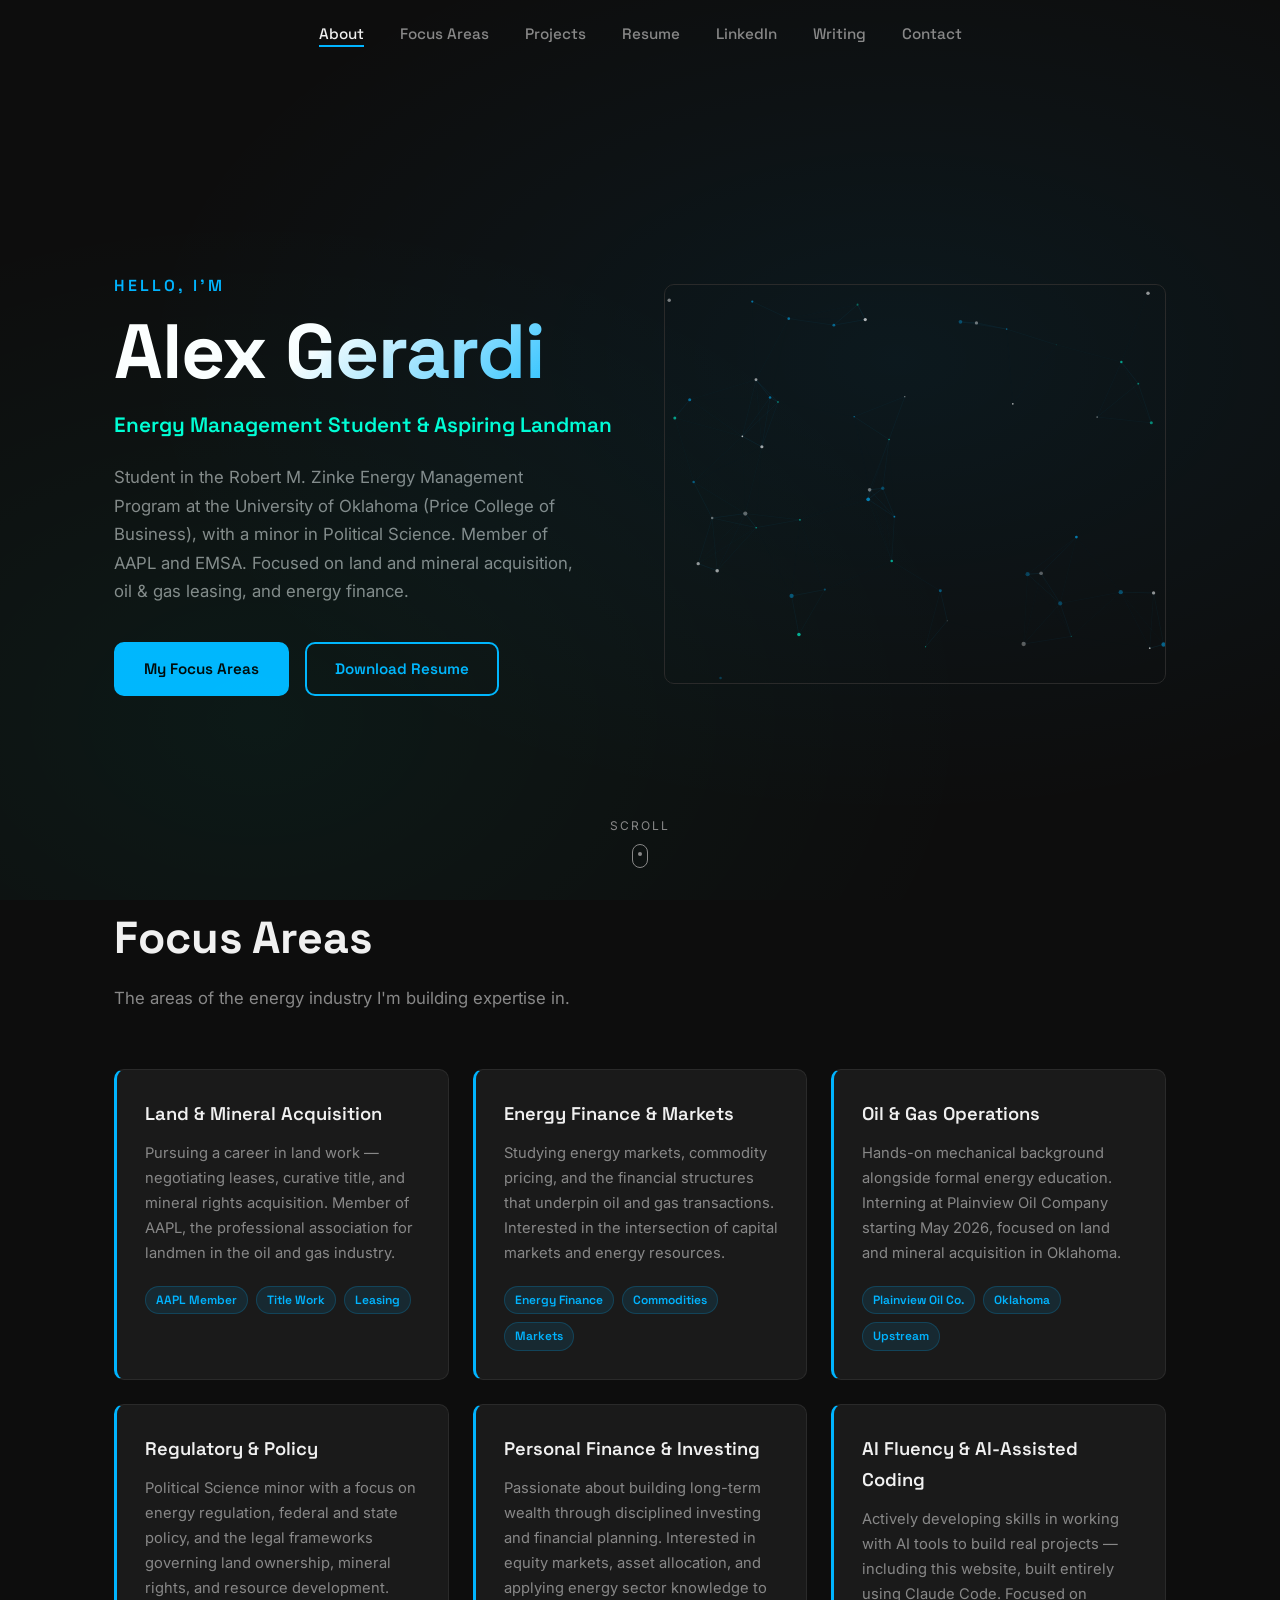
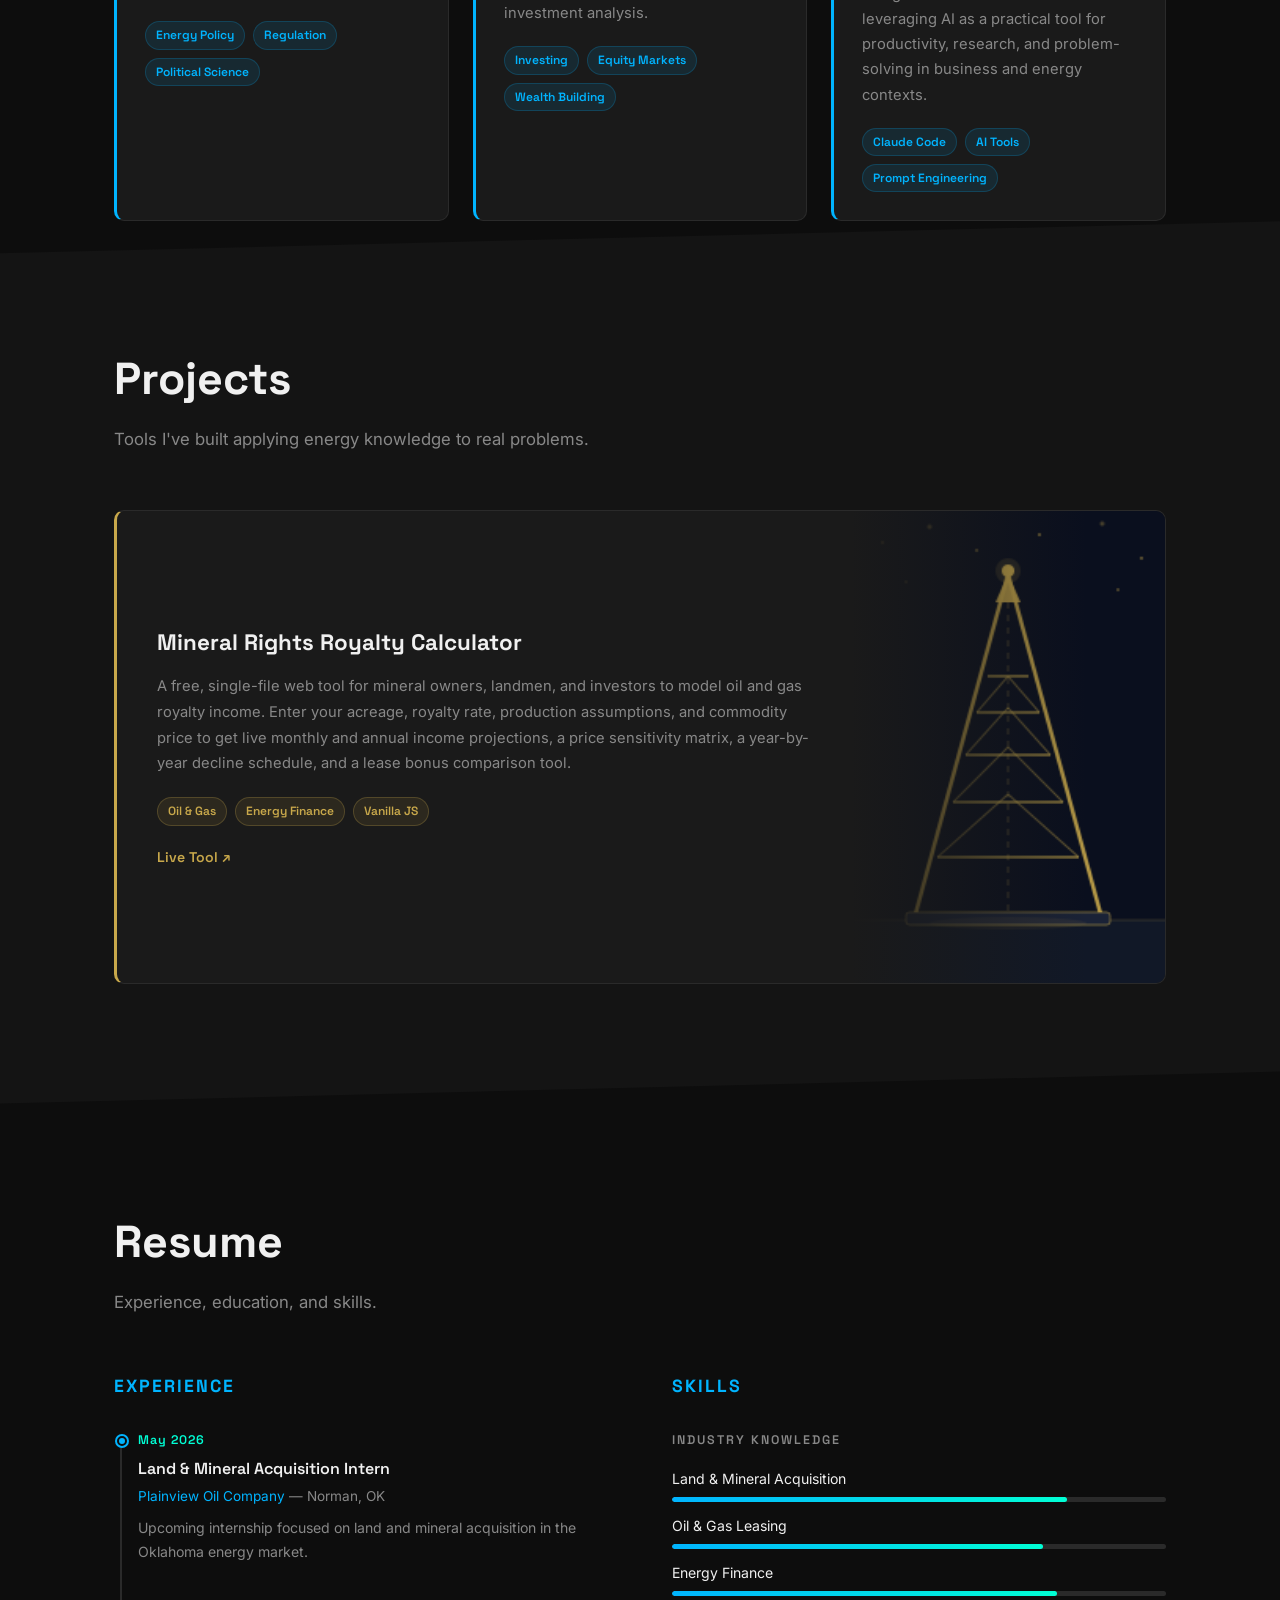
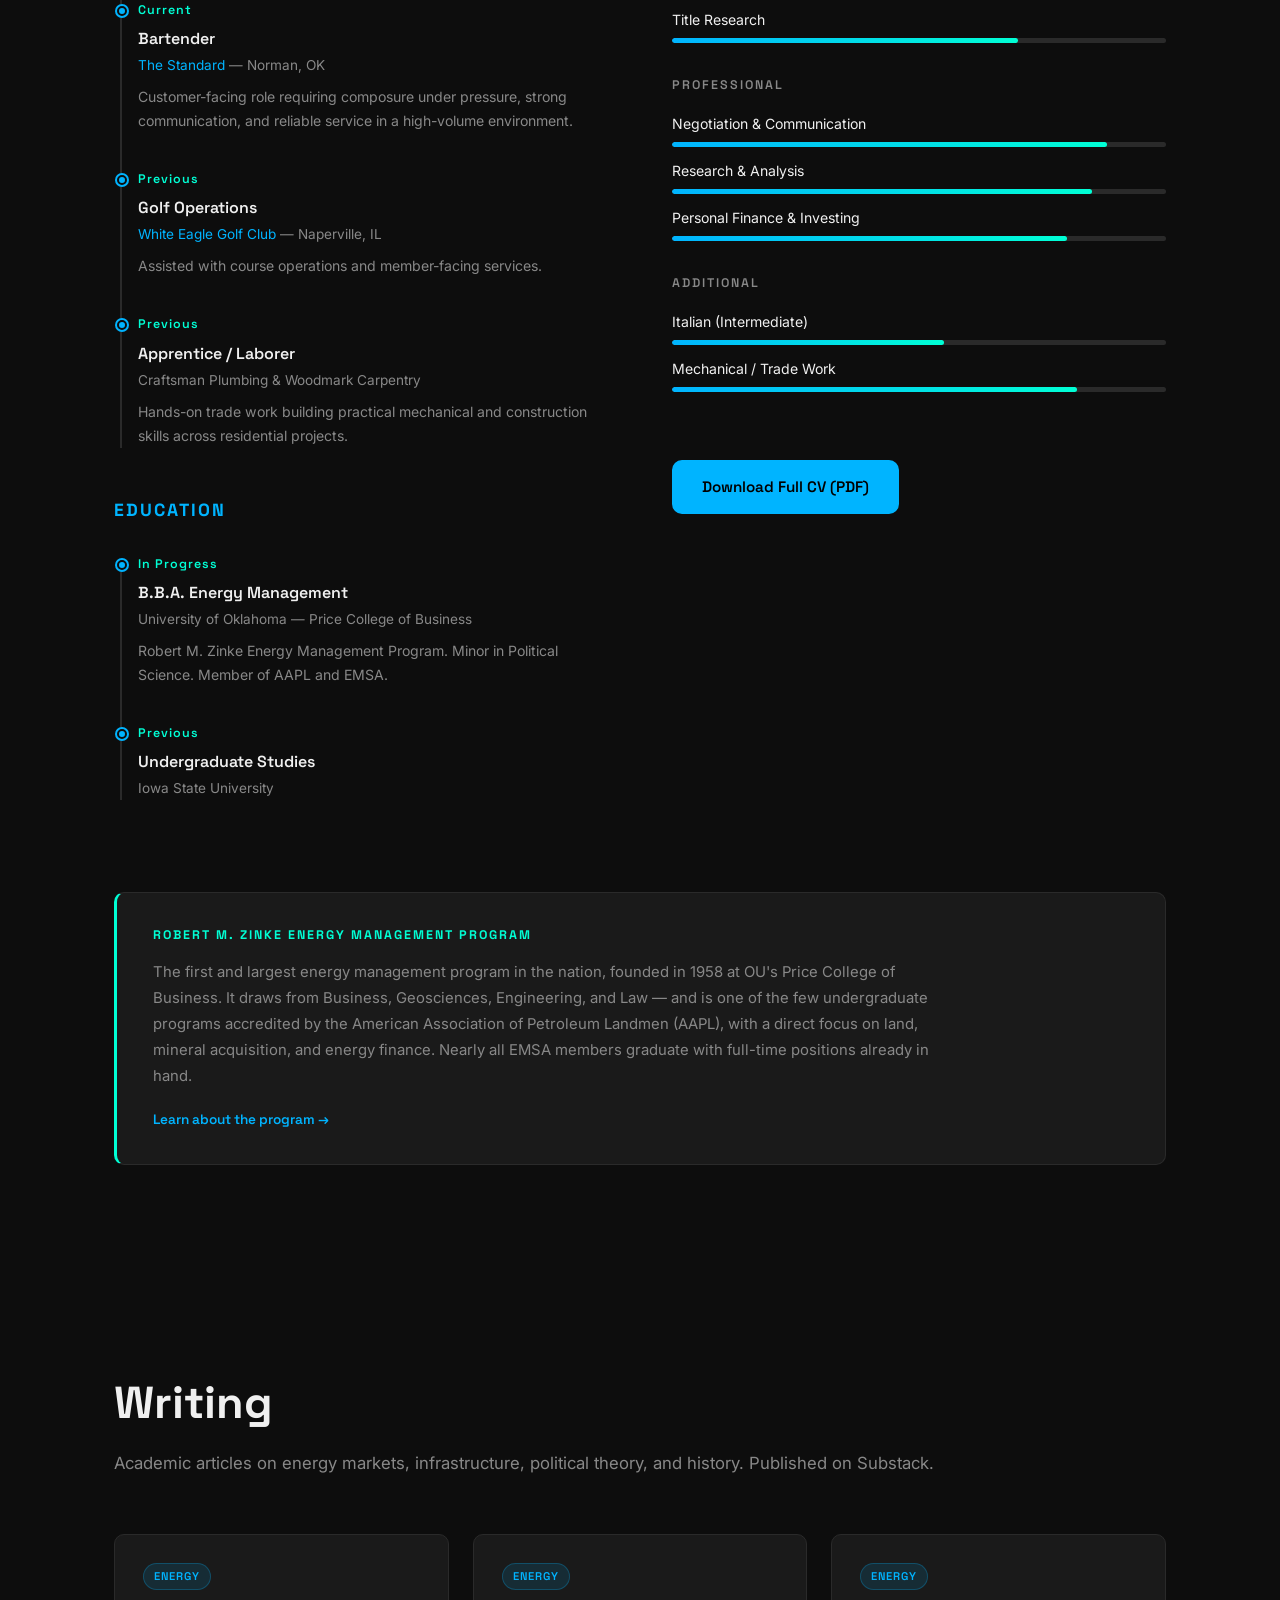
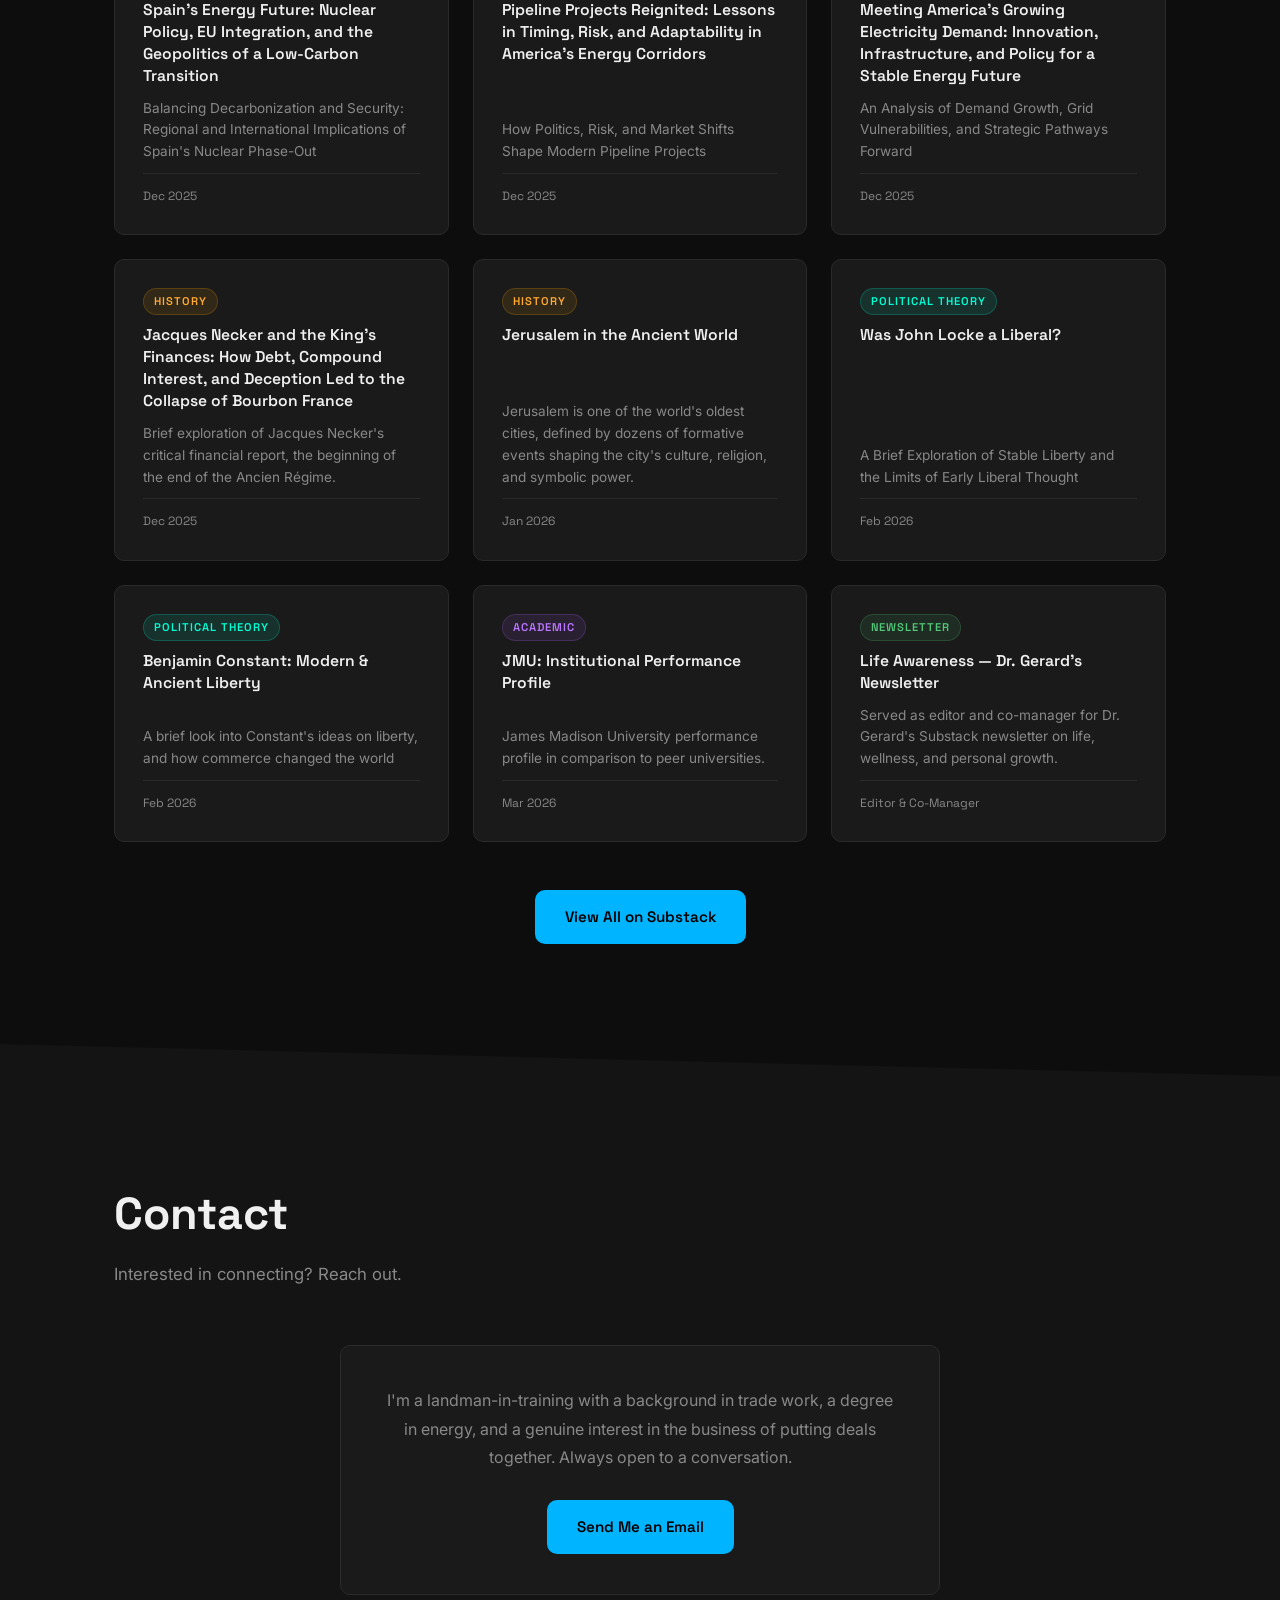
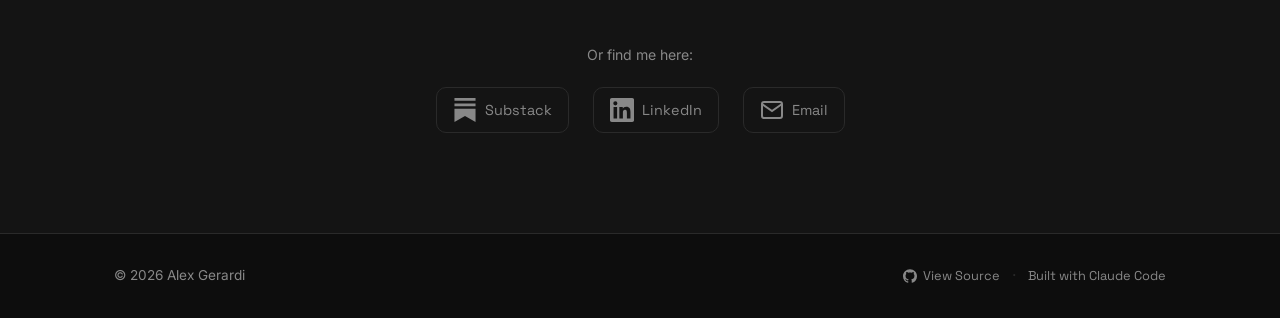
==== commit 2de1bf4d: "Redesign Projects section with full-width image cards" ====
--- a/index.html
+++ b/index.html
@@ -136,18 +136,23 @@
       <div class="container">
         <h2 class="section-title fade-in">Projects</h2>
         <p class="section-subtitle fade-in">Tools I've built applying energy knowledge to real problems.</p>
-        <div class="projects-grid">
-
-          <article class="project-card fade-in">
-            <div class="card-header">
-              <h3>Mineral Rights Royalty Calculator</h3>
-            </div>
-            <p>A free, single-file web tool for mineral owners, landmen, and investors to model oil and gas royalty income. Enter your acreage, royalty rate, production assumptions, and commodity price to get live monthly and annual income projections, a price sensitivity matrix, a year-by-year decline schedule, and a lease bonus comparison tool.</p>
-            <div class="card-tags">
-              <span>Oil &amp; Gas</span><span>Energy Finance</span><span>Vanilla JS</span>
-            </div>
-            <div class="card-links">
-              <a href="https://aogerardi.github.io/mineralcalc" target="_blank" rel="noopener">Live Tool ↗</a>
+        <div class="projects-wide-list">
+
+          <article class="project-card-wide fade-in">
+            <div class="project-card-wide-inner">
+              <div class="project-card-wide-info">
+                <h3>Mineral Rights Royalty Calculator</h3>
+                <p>A free, single-file web tool for mineral owners, landmen, and investors to model oil and gas royalty income. Enter your acreage, royalty rate, production assumptions, and commodity price to get live monthly and annual income projections, a price sensitivity matrix, a year-by-year decline schedule, and a lease bonus comparison tool.</p>
+                <div class="card-tags">
+                  <span>Oil &amp; Gas</span><span>Energy Finance</span><span>Vanilla JS</span>
+                </div>
+                <div class="card-links">
+                  <a href="https://aogerardi.github.io/mineralcalc" target="_blank" rel="noopener">Live Tool ↗</a>
+                </div>
+              </div>
+              <div class="project-card-wide-image">
+                <img src="oil_derrick.png" alt="Oil derrick silhouette against a sunset sky">
+              </div>
             </div>
           </article>
 
--- a/style.css
+++ b/style.css
@@ -420,6 +420,124 @@
 }
 
 /* =====================
+   PROJECTS — WIDE CARDS
+   ===================== */
+.projects-wide-list {
+  display: flex;
+  flex-direction: column;
+  gap: 28px;
+}
+
+.project-card-wide {
+  background: var(--bg-card);
+  border: 1px solid var(--border);
+  border-left: 3px solid #c8a84b;
+  border-radius: var(--radius);
+  overflow: hidden;
+  transition: transform var(--transition), box-shadow var(--transition);
+}
+
+.project-card-wide:hover {
+  transform: translateY(-4px);
+  box-shadow: 0 16px 48px rgba(200, 168, 75, 0.14);
+}
+
+.project-card-wide-inner {
+  display: grid;
+  grid-template-columns: 1fr 30%;
+  min-height: 260px;
+}
+
+.project-card-wide-info {
+  padding: 36px 40px;
+  display: flex;
+  flex-direction: column;
+  justify-content: center;
+  gap: 0;
+}
+
+.project-card-wide-info h3 {
+  font-family: var(--font-heading);
+  font-size: 1.4rem;
+  font-weight: 700;
+  color: var(--text-primary);
+  margin-bottom: 12px;
+}
+
+.project-card-wide-info > p {
+  color: var(--text-muted);
+  font-size: 0.92rem;
+  line-height: 1.75;
+  margin-bottom: 20px;
+}
+
+/* Gold-tinted tags and links inside wide project cards */
+.project-card-wide .card-tags {
+  margin-bottom: 20px;
+}
+
+.project-card-wide .card-tags span {
+  background: rgba(200, 168, 75, 0.1);
+  color: #c8a84b;
+  border-color: rgba(200, 168, 75, 0.25);
+}
+
+.project-card-wide .card-links a {
+  font-size: 0.88rem;
+  font-family: var(--font-heading);
+  font-weight: 600;
+  color: #c8a84b;
+}
+
+.project-card-wide .card-links a:hover {
+  color: #e8c86a;
+}
+
+/* Right image panel */
+.project-card-wide-image {
+  position: relative;
+  overflow: hidden;
+}
+
+.project-card-wide-image img {
+  width: 100%;
+  height: 100%;
+  object-fit: cover;
+  object-position: center;
+  display: block;
+}
+
+/* Gradient fades the image into the card background on the left edge */
+.project-card-wide-image::before {
+  content: '';
+  position: absolute;
+  inset: 0;
+  background: linear-gradient(to right, var(--bg-card) 0%, rgba(26, 26, 26, 0.55) 35%, transparent 75%);
+  z-index: 1;
+  pointer-events: none;
+}
+
+/* Mobile: stack image below info */
+@media (max-width: 768px) {
+  .project-card-wide-inner {
+    grid-template-columns: 1fr;
+  }
+
+  .project-card-wide-info {
+    padding: 28px 24px;
+  }
+
+  .project-card-wide-image {
+    height: 200px;
+  }
+
+  /* On mobile the gradient fades down from the top instead of left */
+  .project-card-wide-image::before {
+    background: linear-gradient(to bottom, var(--bg-card) 0%, transparent 50%);
+  }
+}
+
+/* =====================
    WRITING
    ===================== */
 #writing {
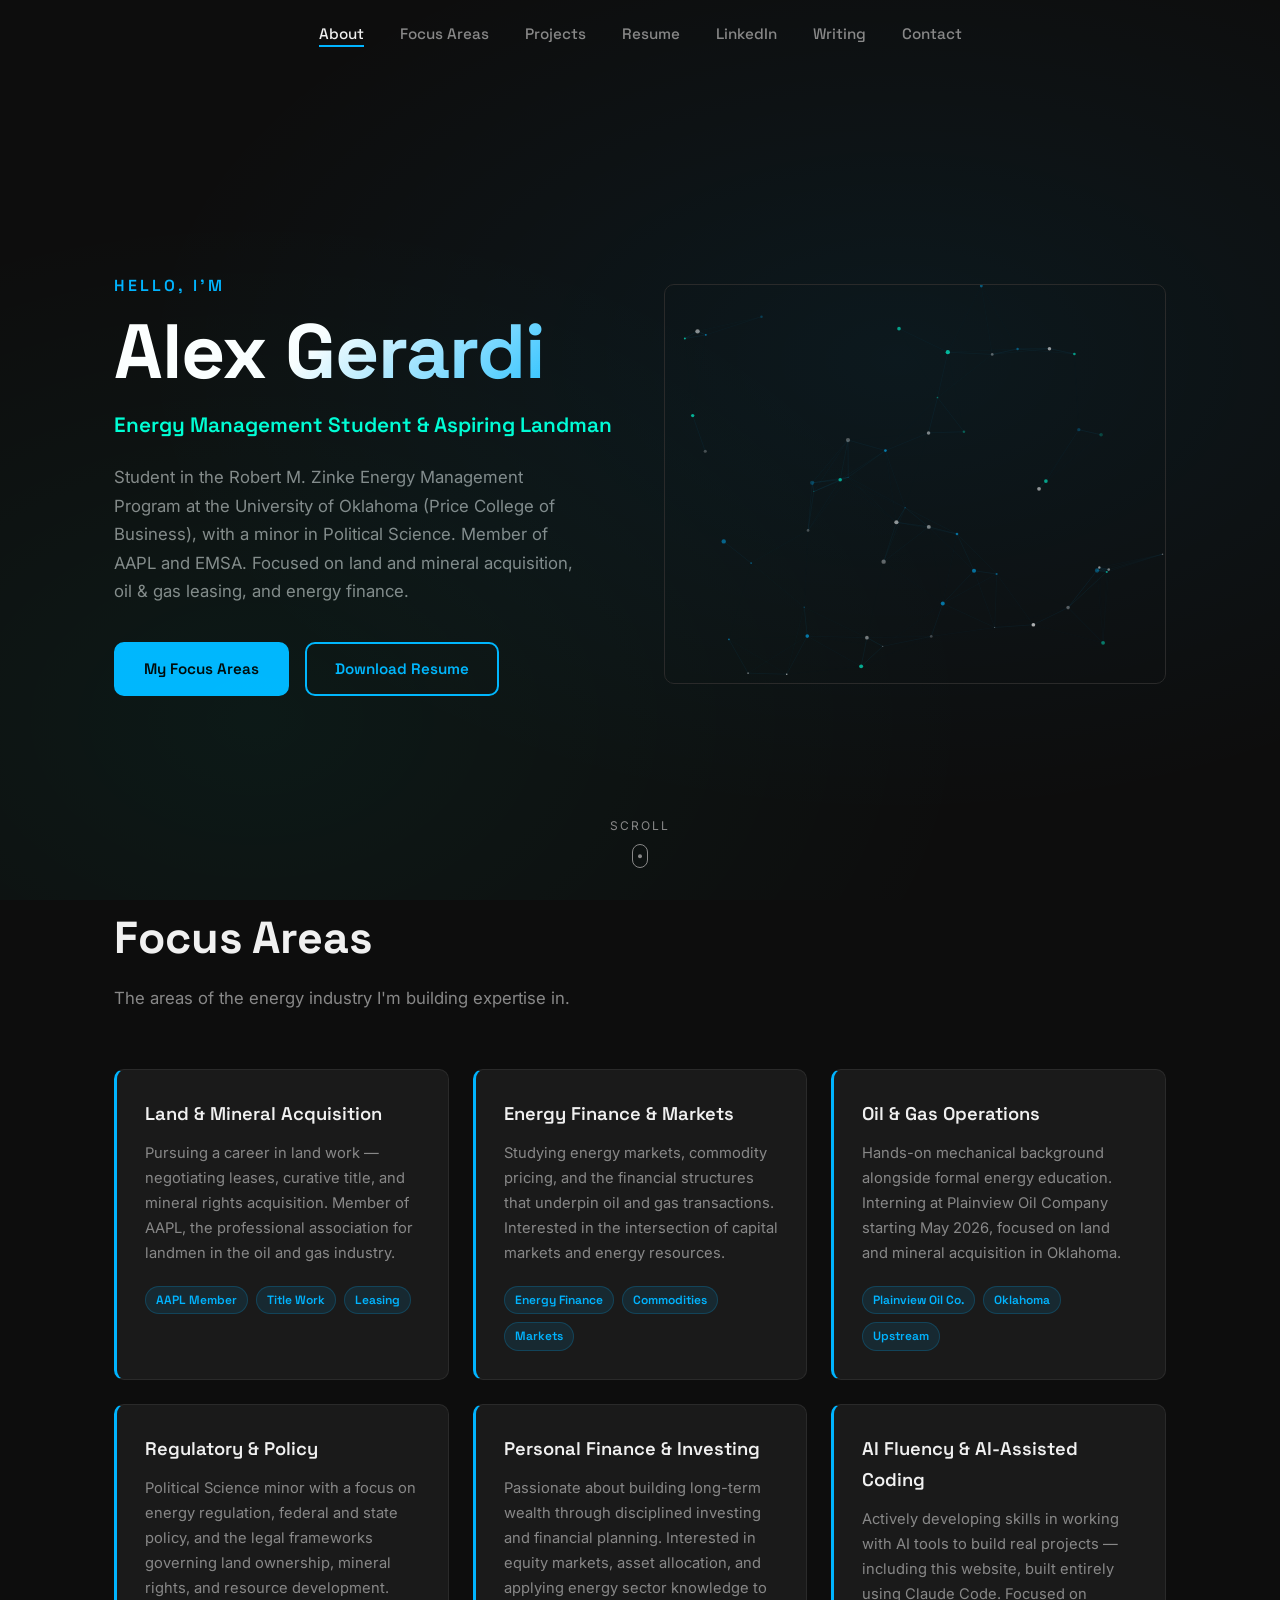
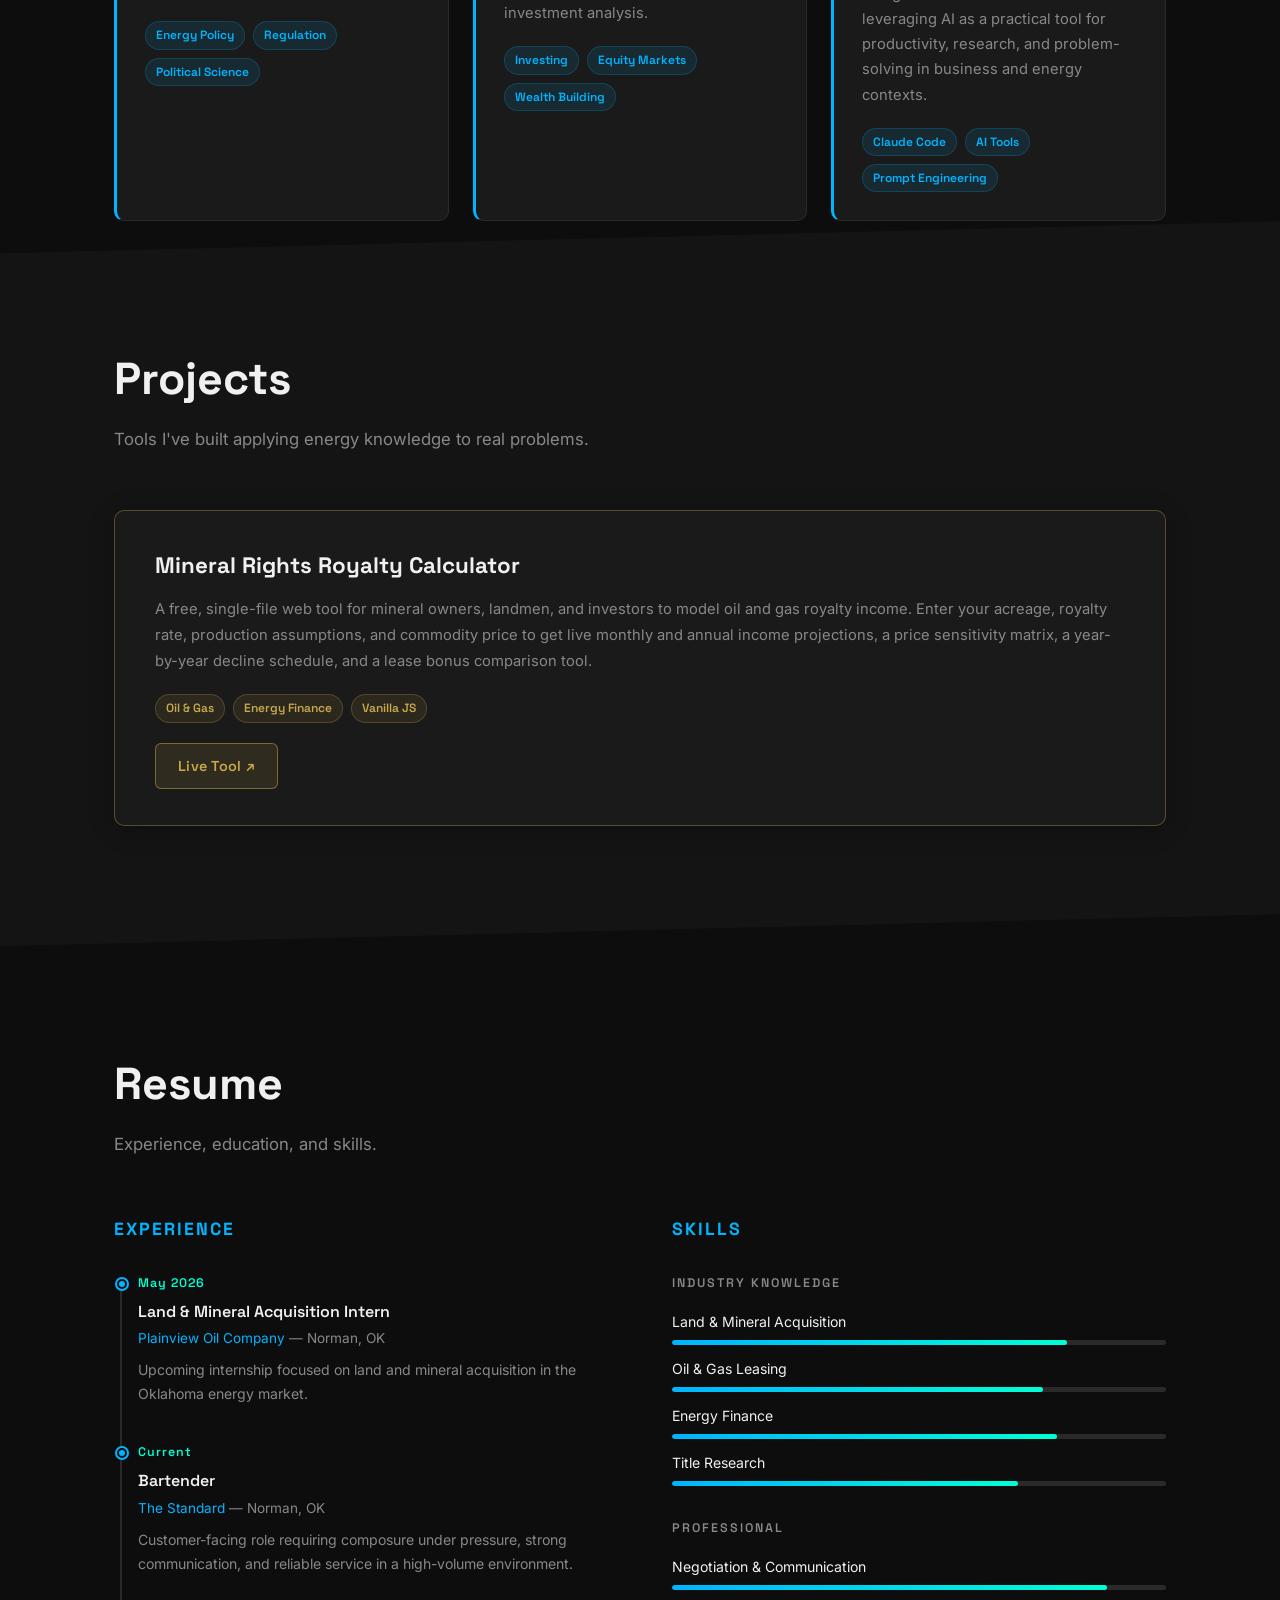
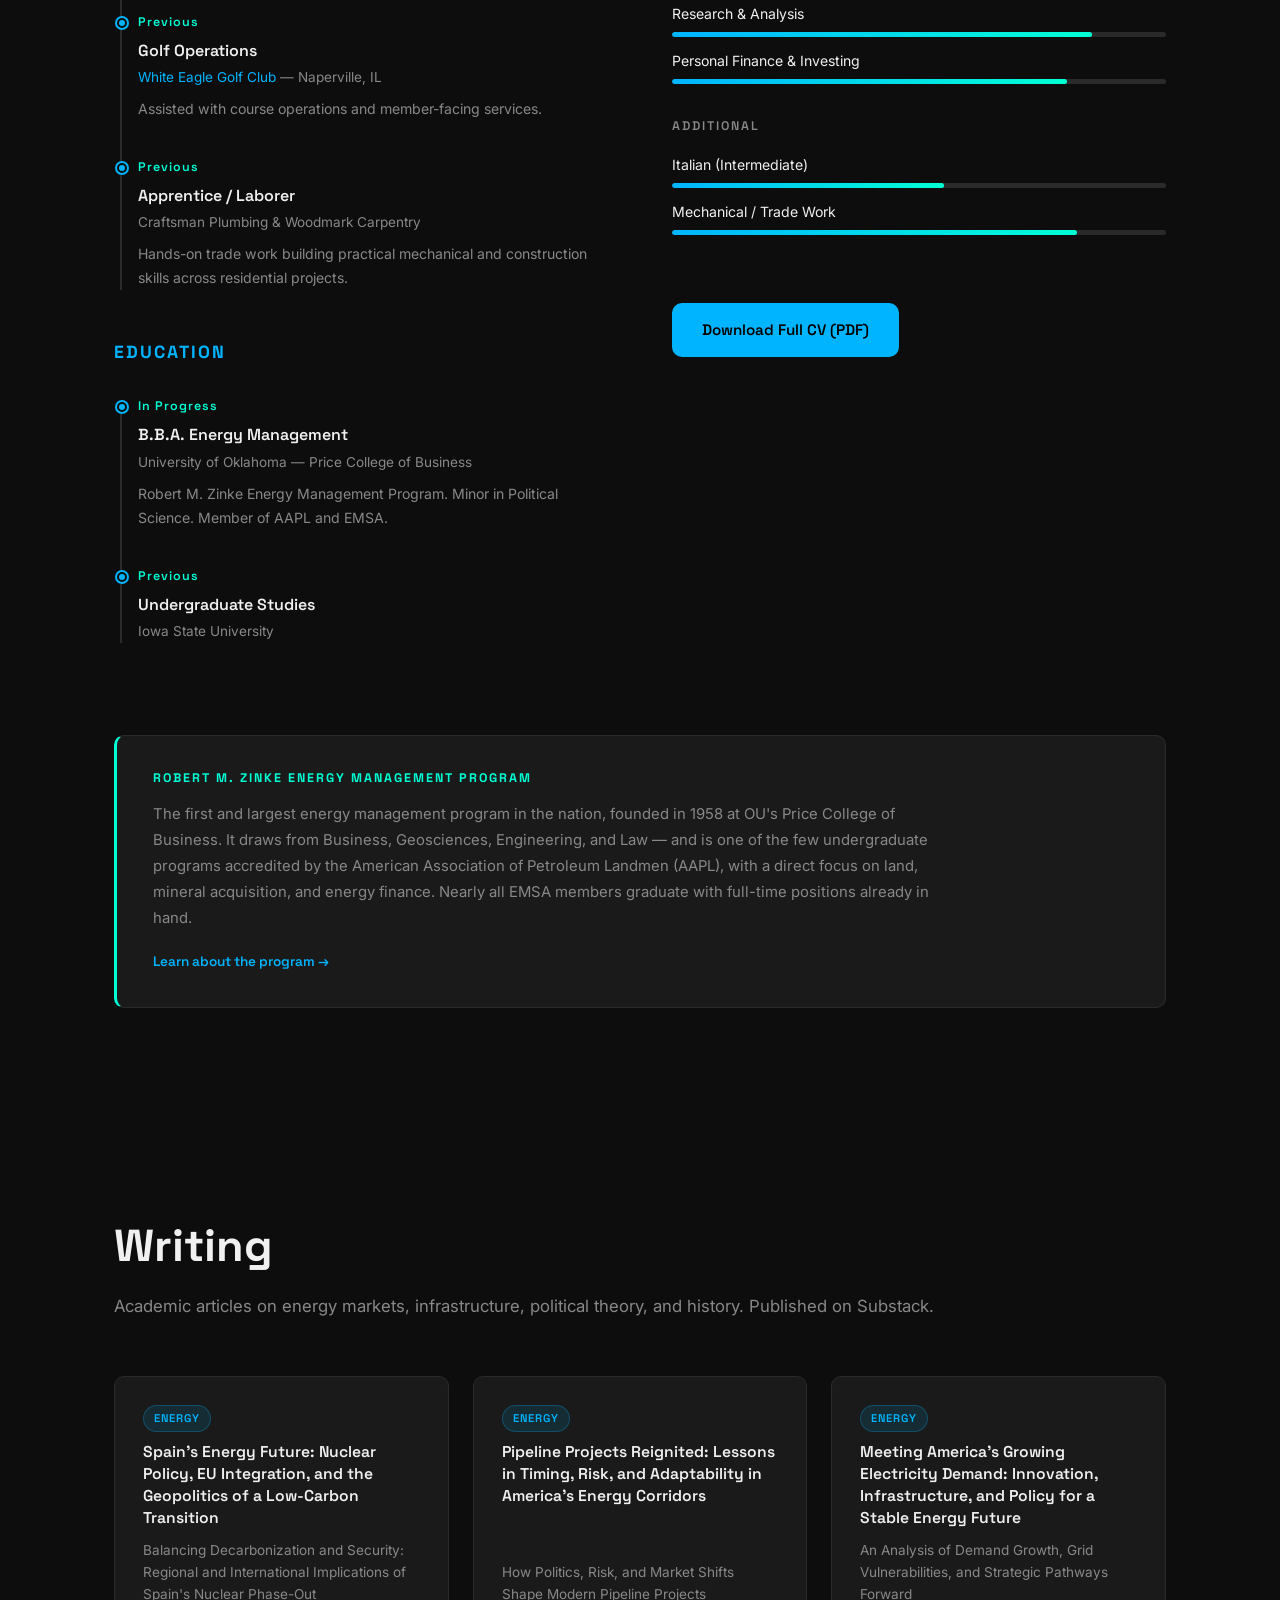
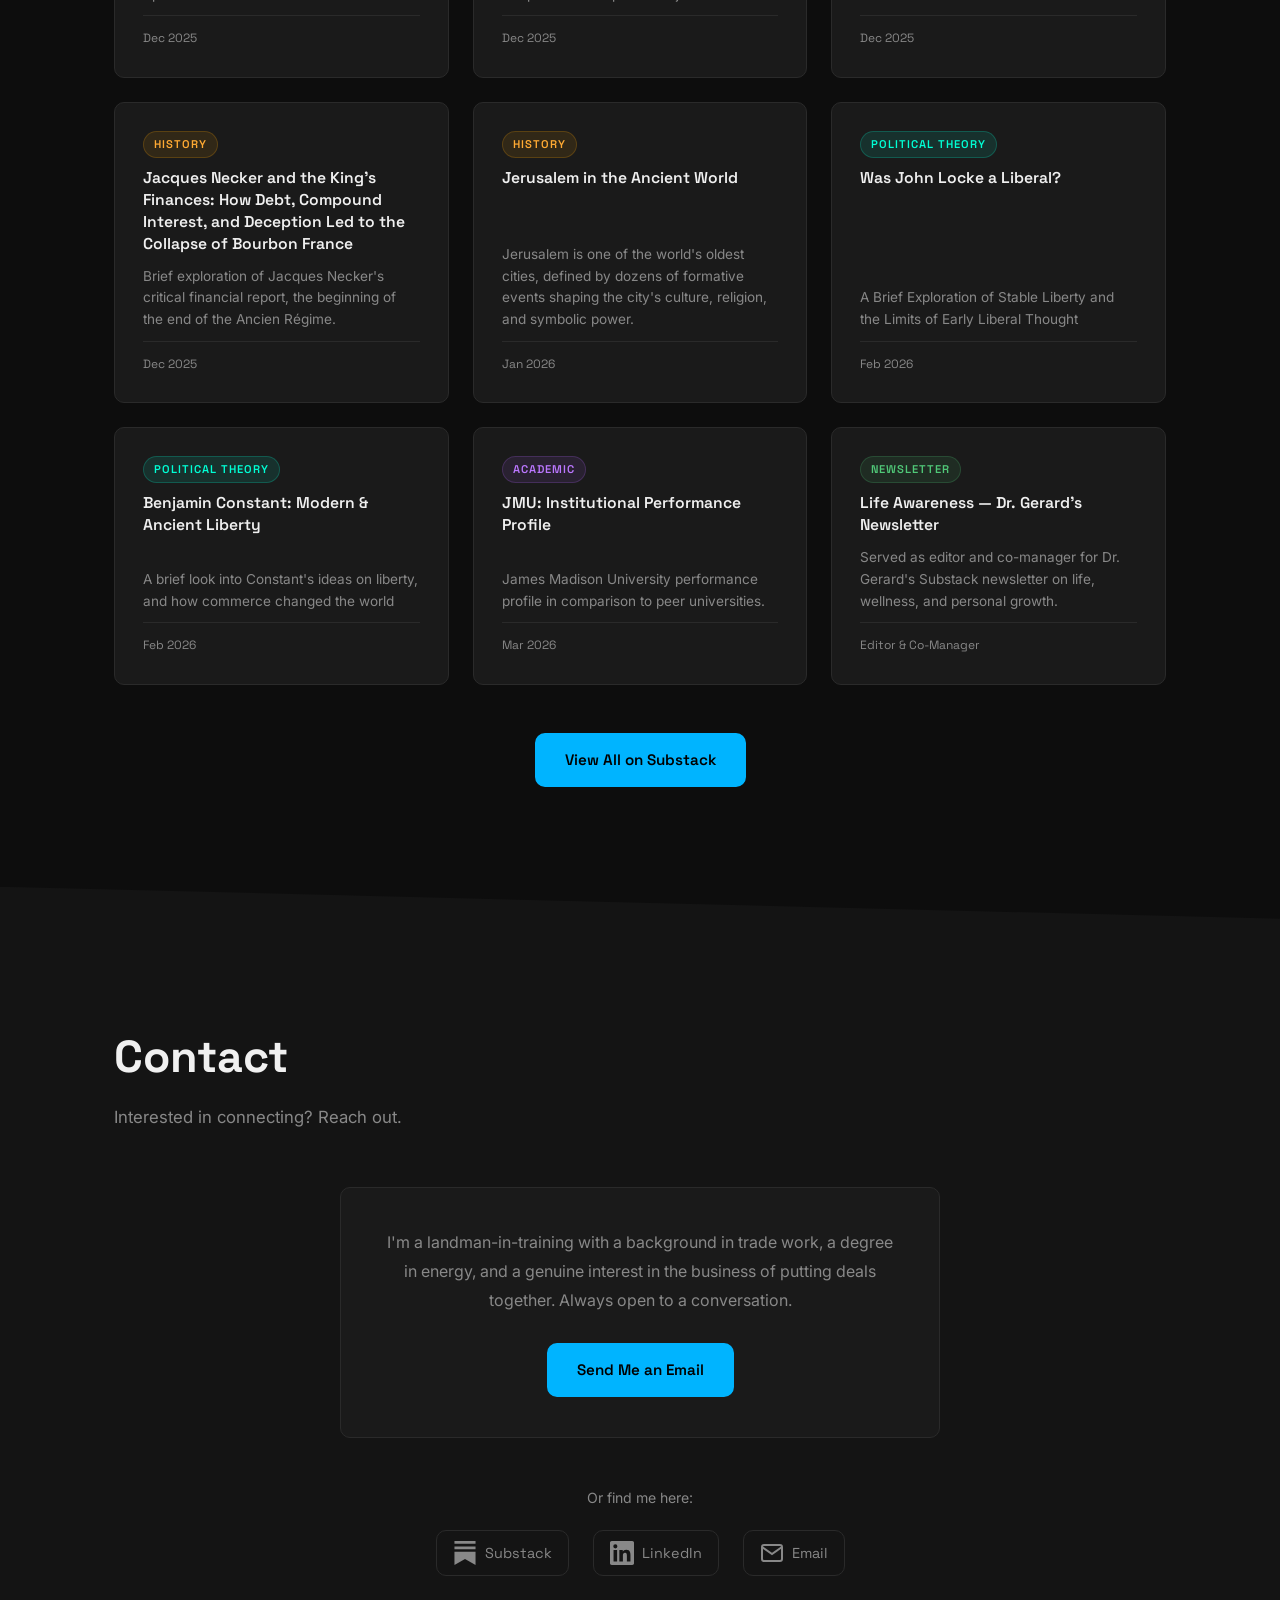
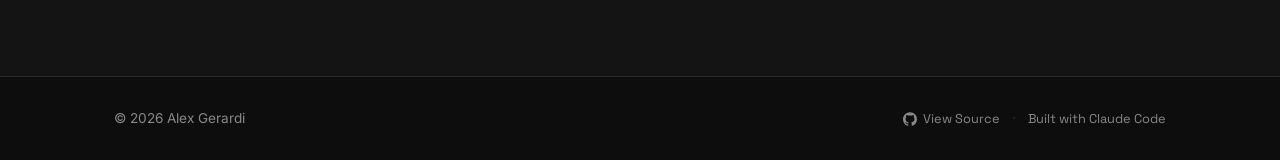
==== commit 9c622929: "Redesign Projects card: remove image, full-border box, button CTA - Remove oil_derrick.png and its c" ====
--- a/index.html
+++ b/index.html
@@ -150,9 +150,6 @@
                   <a href="https://aogerardi.github.io/mineralcalc" target="_blank" rel="noopener">Live Tool ↗</a>
                 </div>
               </div>
-              <div class="project-card-wide-image">
-                <img src="oil_derrick.png" alt="Oil derrick silhouette against a sunset sky">
-              </div>
             </div>
           </article>
 
--- a/style.css
+++ b/style.css
@@ -430,21 +430,22 @@
 
 .project-card-wide {
   background: var(--bg-card);
-  border: 1px solid var(--border);
-  border-left: 3px solid #c8a84b;
+  border: 1.5px solid rgba(200, 168, 75, 0.35);
   border-radius: var(--radius);
   overflow: hidden;
-  transition: transform var(--transition), box-shadow var(--transition);
+  box-shadow: 0 4px 24px rgba(0, 0, 0, 0.28);
+  transition: transform var(--transition), box-shadow var(--transition), border-color var(--transition);
 }
 
 .project-card-wide:hover {
   transform: translateY(-4px);
-  box-shadow: 0 16px 48px rgba(200, 168, 75, 0.14);
+  box-shadow: 0 16px 48px rgba(200, 168, 75, 0.18);
+  border-color: rgba(200, 168, 75, 0.65);
 }
 
 .project-card-wide-inner {
   display: grid;
-  grid-template-columns: 1fr 30%;
+  grid-template-columns: 1fr;
   min-height: 260px;
 }
 
@@ -483,13 +484,24 @@
 }
 
 .project-card-wide .card-links a {
-  font-size: 0.88rem;
+  display: inline-flex;
+  align-items: center;
+  gap: 6px;
+  padding: 10px 22px;
+  background: rgba(200, 168, 75, 0.12);
+  border: 1.5px solid rgba(200, 168, 75, 0.5);
+  border-radius: 6px;
+  font-size: 0.9rem;
   font-family: var(--font-heading);
   font-weight: 600;
   color: #c8a84b;
+  letter-spacing: 0.02em;
+  transition: background var(--transition), border-color var(--transition), color var(--transition);
 }
 
 .project-card-wide .card-links a:hover {
+  background: rgba(200, 168, 75, 0.22);
+  border-color: #c8a84b;
   color: #e8c86a;
 }
 
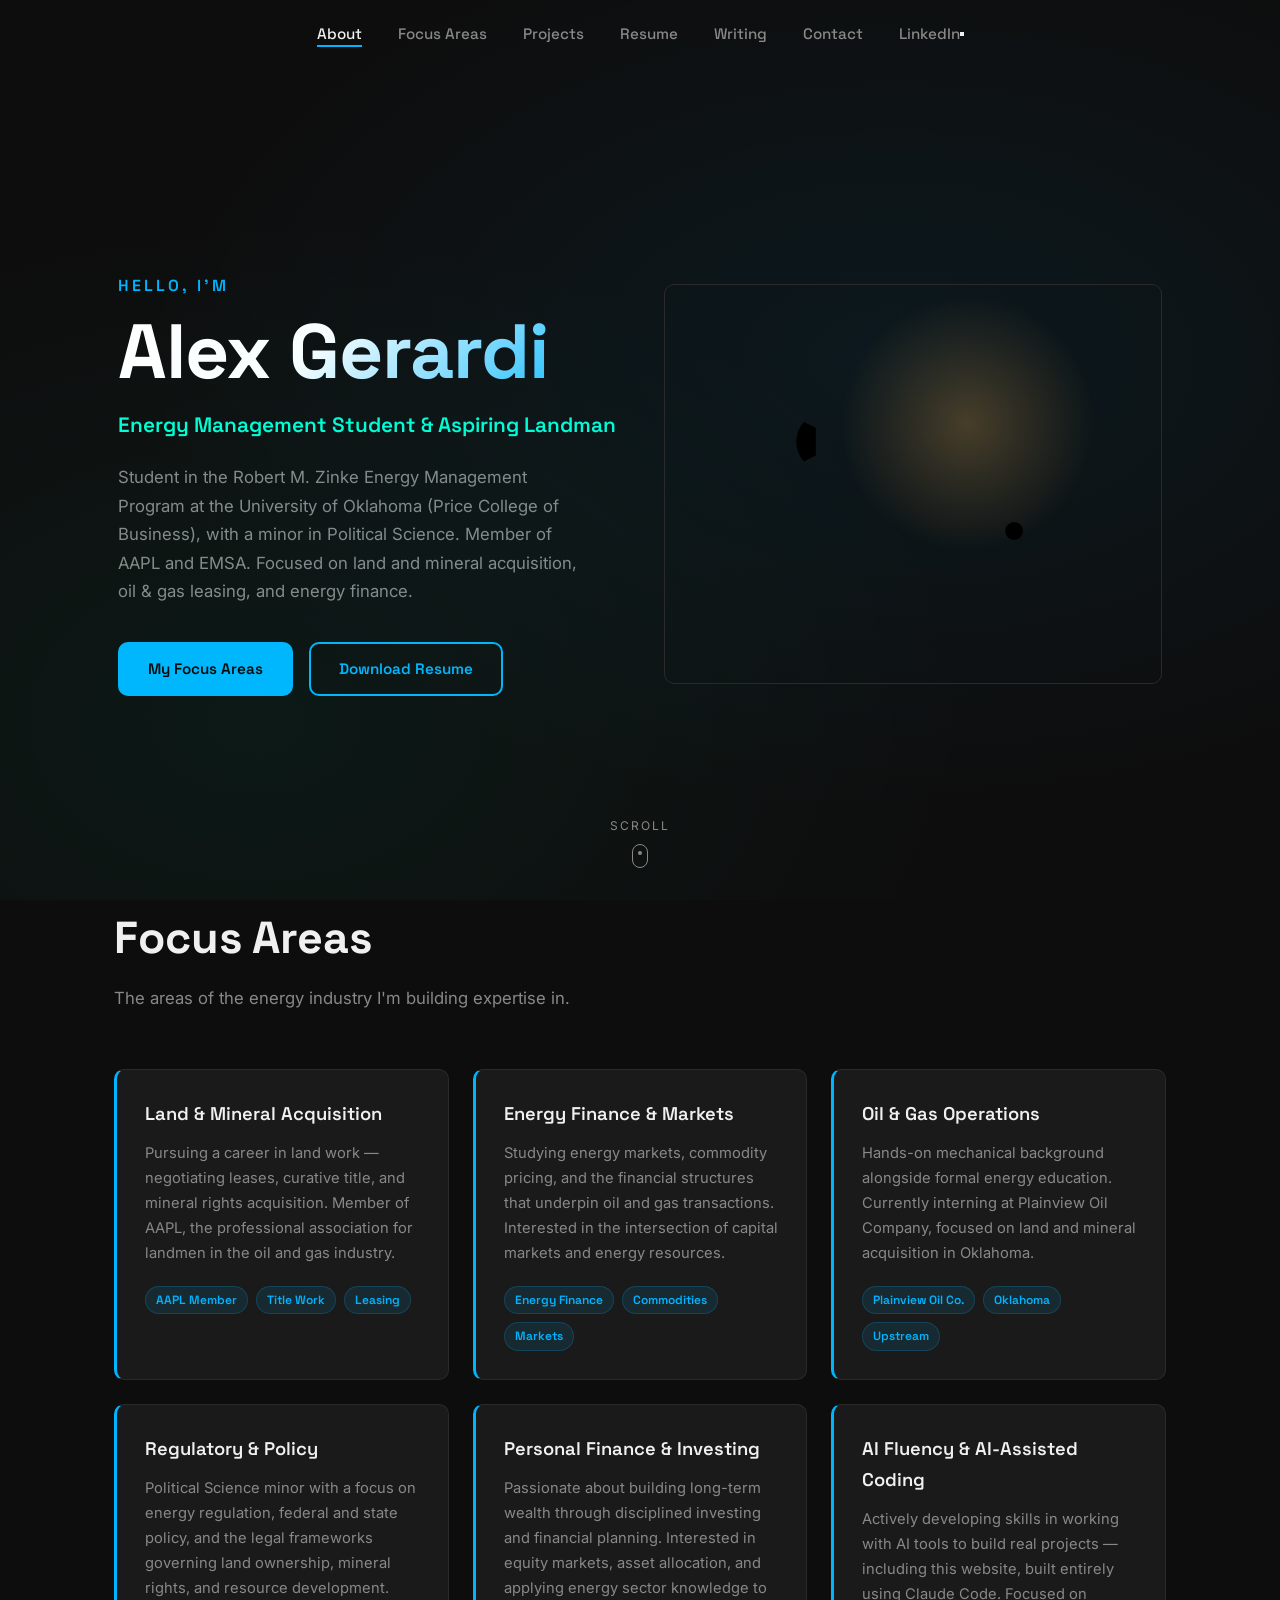
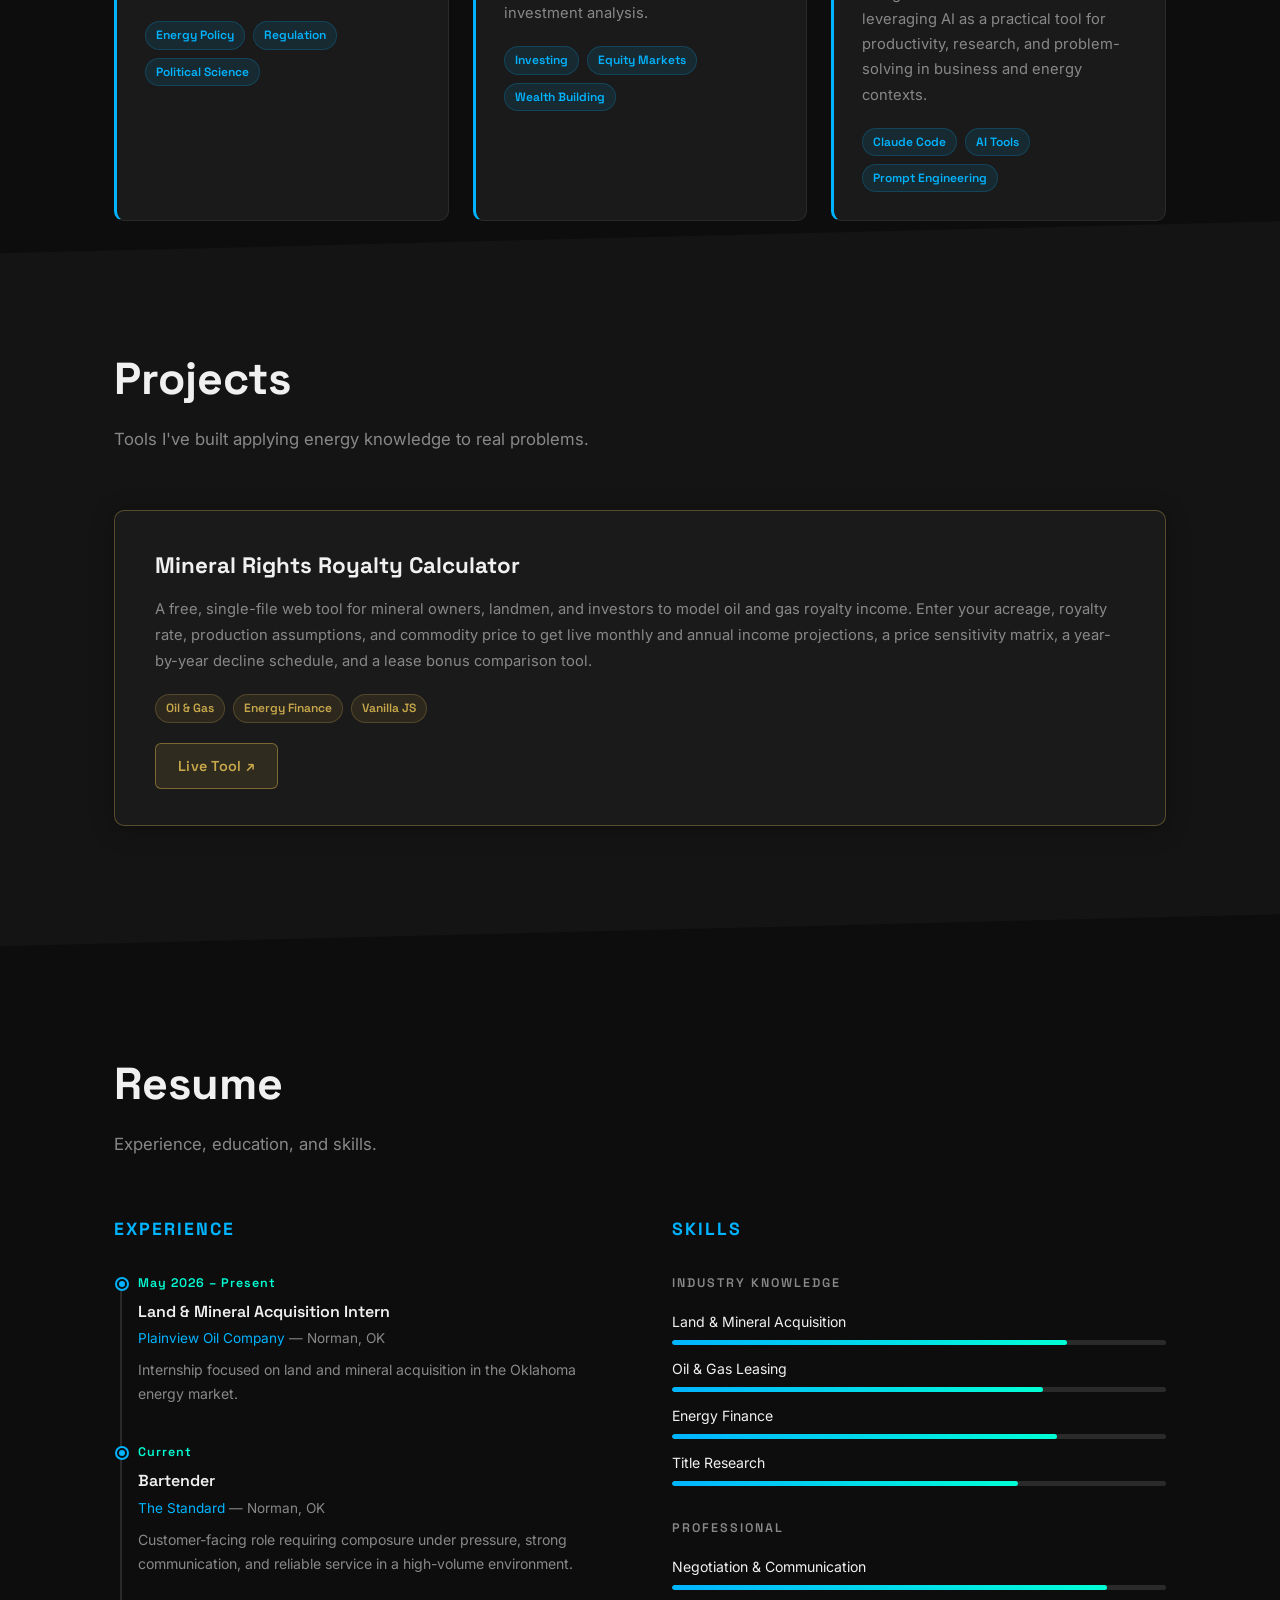
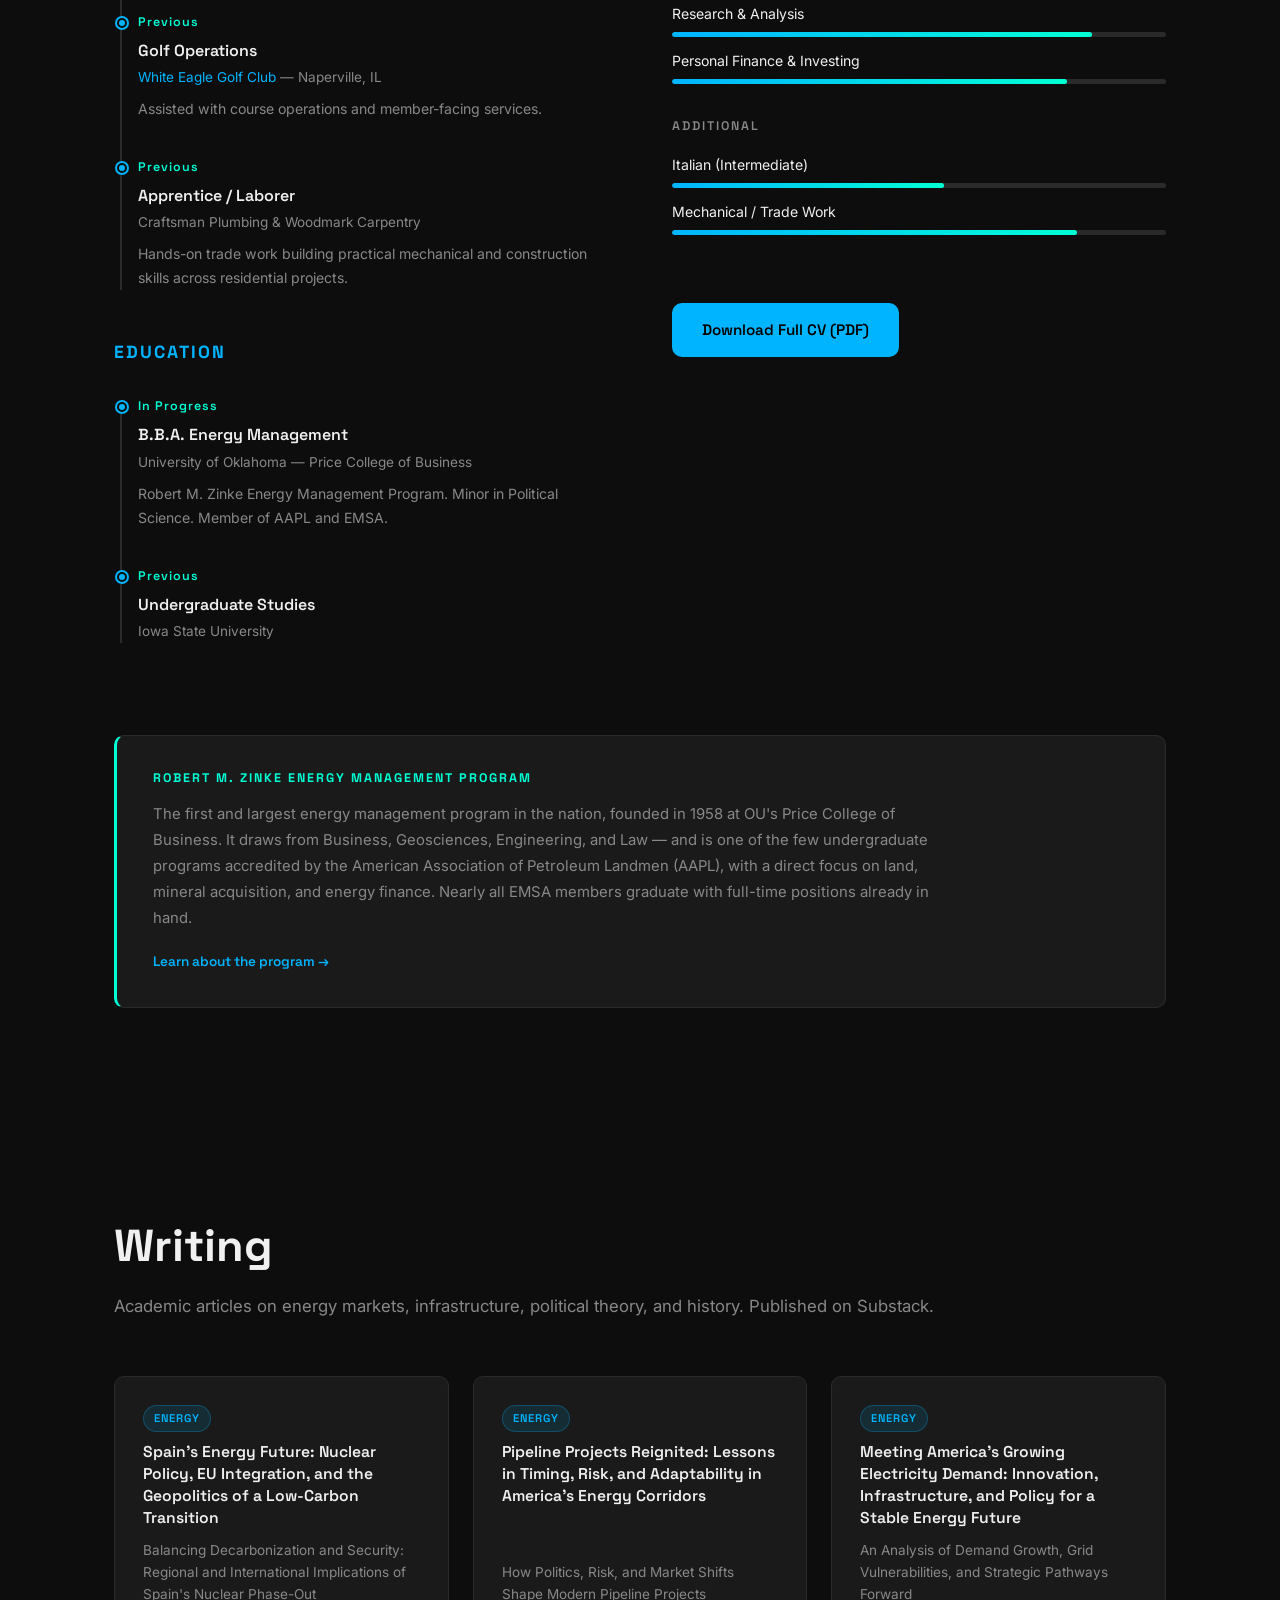
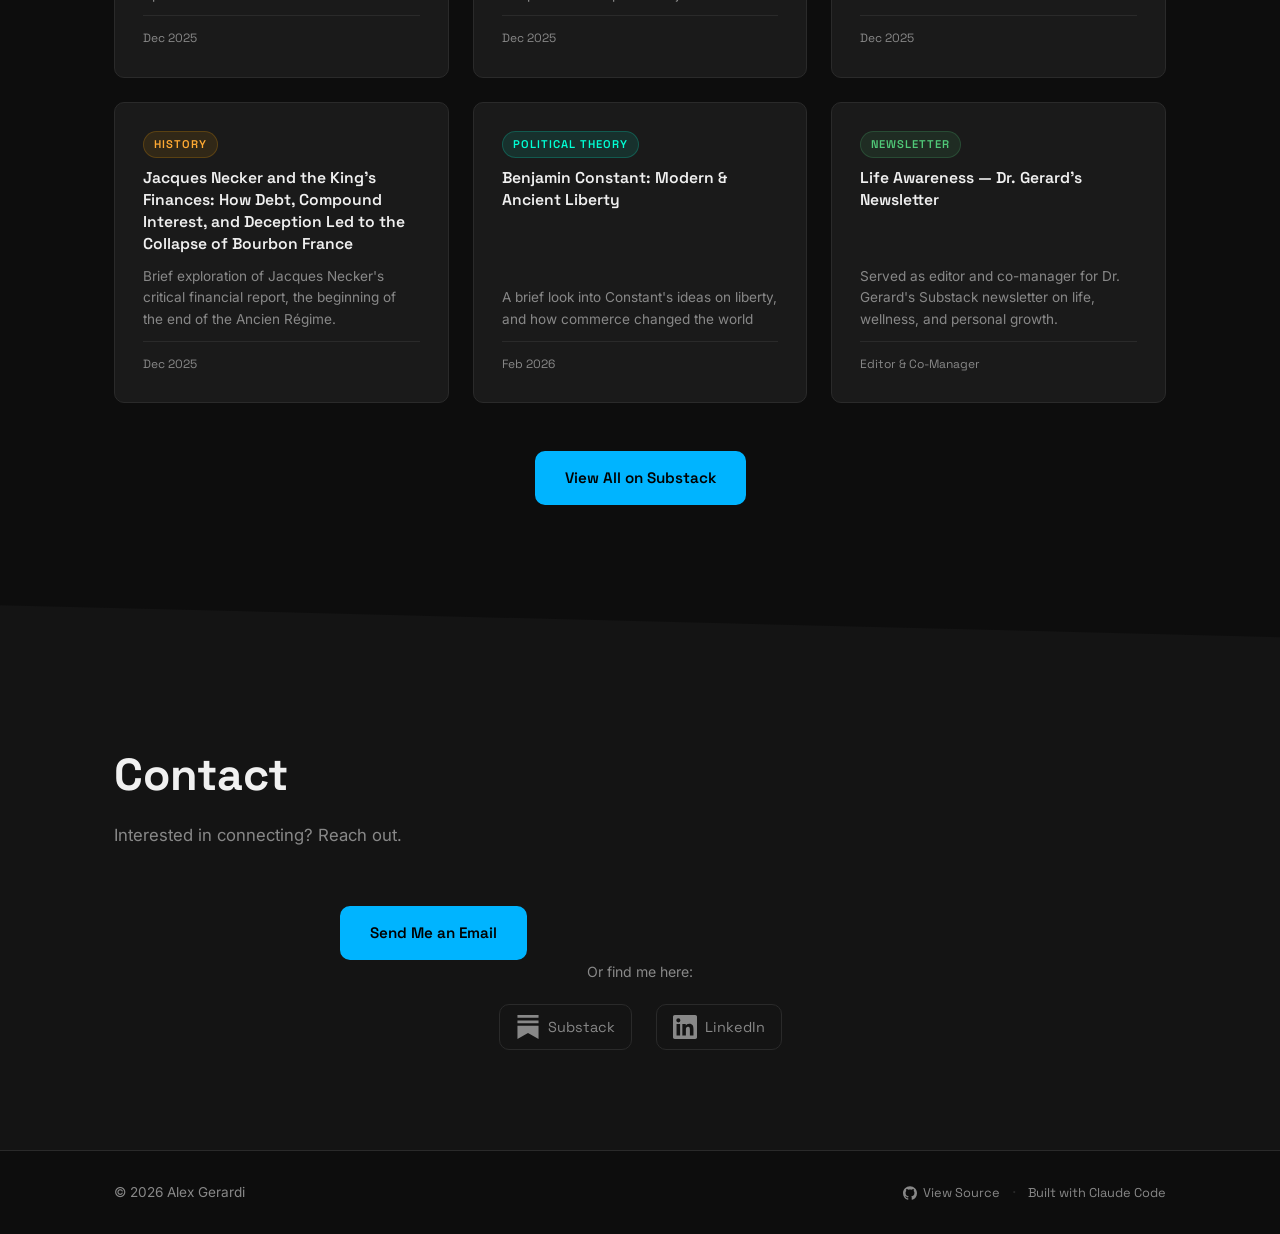
==== commit b808977d: "Update styles and content in index.html" ====
--- a/index.html
+++ b/index.html
@@ -6,9 +6,9 @@
   <title>Alex Gerardi: Portfolio</title>
   <link rel="preconnect" href="https://fonts.googleapis.com">
   <link rel="preconnect" href="https://fonts.gstatic.com" crossorigin>
-  <link href="https://fonts.googleapis.com/css2?family=Space+Grotesk:wght@400;600;700&family=Inter:wght@400;500&display=swap" rel="stylesheet">
-  <link rel="icon" href="data:image/svg+xml,<svg xmlns='http://www.w3.org/2000/svg' viewBox='0 0 100 100'><rect width='100' height='100' rx='14' fill='%230d0d0d'/><text x='50' y='68' font-family='Space Grotesk,Arial,sans-serif' font-size='44' font-weight='700' fill='%2300b4ff' text-anchor='middle'>AG</text></svg>">
-  <link rel="stylesheet" href="style.css?v=2">
+  <link href="https://fonts.googleapis.com/css2?family=Playfair+Display:wght@400;600;700&family=Space+Grotesk:wght@400;600;700&family=Inter:wght@300;400;500;600&display=swap" rel="stylesheet">
+  <link rel="icon" href="data:image/svg+xml,<svg xmlns='http://www.w3.org/2000/svg' viewBox='0 0 100 100'><rect width='100' height='100' rx='14' fill='%231c1814'/><text x='50' y='68' font-family='Georgia,serif' font-size='44' font-weight='700' fill='%23c4914a' text-anchor='middle'>AG</text></svg>">
+  <link rel="stylesheet" href="style.css?v=10">
 </head>
 <body>
 
@@ -22,10 +22,11 @@
         <li><a href="#focus">Focus Areas</a></li>
         <li><a href="#projects">Projects</a></li>
         <li><a href="#resume">Resume</a></li>
-        <li><a href="https://www.linkedin.com/in/alex-gerardi/" target="_blank" rel="noopener">LinkedIn</a></li>
         <li><a href="#writing">Writing</a></li>
         <li><a href="#contact">Contact</a></li>
+        <li><a href="https://www.linkedin.com/in/alex-gerardi/" target="_blank" rel="noopener">LinkedIn</a></li>
       </ul>
+      <button class="theme-toggle" id="themeToggle" aria-label="Toggle light/dark mode"></button>
       <button class="nav-toggle" aria-label="Toggle menu">
         <span></span><span></span><span></span>
       </button>
@@ -48,7 +49,61 @@
           </div>
         </div>
         <div class="hero-visual" aria-hidden="true">
-          <canvas id="particles"></canvas>
+          <svg viewBox="0 20 500 330" xmlns="http://www.w3.org/2000/svg" preserveAspectRatio="xMidYMid meet">
+            <defs>
+              <radialGradient id="pj-sun" cx="50%" cy="50%" r="50%">
+                <stop offset="0%" stop-color="rgba(196,145,74,0.32)"/>
+                <stop offset="60%" stop-color="rgba(196,145,74,0.12)"/>
+                <stop offset="100%" stop-color="rgba(196,145,74,0)"/>
+              </radialGradient>
+            </defs>
+
+            <!-- sun glow -->
+            <circle cx="305" cy="160" r="130" fill="url(#pj-sun)"/>
+            <circle class="pj-sun-ring" cx="305" cy="160" r="56" fill="none" stroke-width="1.2"/>
+
+            <!-- ground -->
+            <line class="pj-frame" x1="30" y1="330" x2="470" y2="330" stroke-width="1.6"/>
+            <g class="pj-grass" stroke-width="1.2">
+              <line x1="60" y1="330" x2="66" y2="322"/><line x1="70" y1="330" x2="74" y2="324"/>
+              <line x1="430" y1="330" x2="436" y2="322"/><line x1="442" y1="330" x2="446" y2="325"/>
+            </g>
+
+            <!-- samson post (A-frame) -->
+            <g class="pj-frame" stroke-width="3" fill="none" stroke-linecap="round">
+              <line x1="222" y1="330" x2="250" y2="180"/>
+              <line x1="278" y1="330" x2="250" y2="180"/>
+              <line x1="232" y1="276" x2="268" y2="276"/>
+            </g>
+
+            <!-- walking beam + horsehead (rocks) -->
+            <g class="pj-beam">
+              <line class="pj-frame" x1="140" y1="178" x2="356" y2="178" stroke-width="5" stroke-linecap="round"/>
+              <path class="pj-accent" d="M 140 158 A 30 30 0 0 0 140 198 L 152 192 L 152 164 Z"/>
+              <line class="pj-rod" x1="143" y1="198" x2="143" y2="296" stroke-width="1.6"/>
+            </g>
+
+            <!-- wellhead -->
+            <g class="pj-frame" stroke-width="2.4" stroke-linecap="round">
+              <line x1="143" y1="296" x2="143" y2="330"/>
+              <line x1="132" y1="304" x2="154" y2="304"/>
+              <line x1="135" y1="316" x2="151" y2="316"/>
+            </g>
+
+            <!-- crank + counterweight (spins) -->
+            <g class="pj-crank">
+              <circle class="pj-frame" cx="352" cy="296" r="26" fill="none" stroke-width="2.4"/>
+              <line class="pj-frame" x1="352" y1="296" x2="352" y2="262" stroke-width="3"/>
+              <circle class="pj-accent" cx="352" cy="268" r="9"/>
+            </g>
+            <!-- crank stand -->
+            <g class="pj-frame" stroke-width="3" stroke-linecap="round">
+              <line x1="338" y1="330" x2="352" y2="298"/>
+              <line x1="366" y1="330" x2="352" y2="298"/>
+            </g>
+            <!-- pitman arm -->
+            <line class="pj-rod" x1="356" y1="180" x2="352" y2="268" stroke-width="1.8" opacity="0.85"/>
+          </svg>
         </div>
       </div>
       <div class="hero-scroll-hint">
@@ -91,7 +146,7 @@
             <div class="card-header">
               <h3>Oil &amp; Gas Operations</h3>
             </div>
-            <p>Hands-on mechanical background alongside formal energy education. Interning at Plainview Oil Company starting May 2026, focused on land and mineral acquisition in Oklahoma.</p>
+            <p>Hands-on mechanical background alongside formal energy education. Currently interning at Plainview Oil Company, focused on land and mineral acquisition in Oklahoma.</p>
             <div class="card-tags">
               <span>Plainview Oil Co.</span><span>Oklahoma</span><span>Upstream</span>
             </div>
@@ -169,10 +224,10 @@
             <h3>Experience</h3>
             <ul class="timeline">
               <li>
-                <span class="timeline-date">May 2026</span>
+                <span class="timeline-date">May 2026 – Present</span>
                 <strong>Land &amp; Mineral Acquisition Intern</strong>
                 <span class="timeline-company"><a href="https://plainviewoilcompany.com/" target="_blank" rel="noopener">Plainview Oil Company</a> — Norman, OK</span>
-                <p>Upcoming internship focused on land and mineral acquisition in the Oklahoma energy market.</p>
+                <p>Internship focused on land and mineral acquisition in the Oklahoma energy market.</p>
               </li>
               <li>
                 <span class="timeline-date">Current</span>
@@ -283,19 +338,6 @@
             <span class="writing-date">Dec 2025</span>
           </a>
 
-          <a class="writing-card fade-in" href="https://alexgerardi.substack.com/p/jerusalem-in-the-ancient-world" target="_blank" rel="noopener">
-            <span class="writing-tag history">History</span>
-            <h3>Jerusalem in the Ancient World</h3>
-            <p>Jerusalem is one of the world's oldest cities, defined by dozens of formative events shaping the city's culture, religion, and symbolic power.</p>
-            <span class="writing-date">Jan 2026</span>
-          </a>
-
-          <a class="writing-card fade-in" href="https://alexgerardi.substack.com/p/was-john-locke-a-liberal" target="_blank" rel="noopener">
-            <span class="writing-tag politics">Political Theory</span>
-            <h3>Was John Locke a Liberal?</h3>
-            <p>A Brief Exploration of Stable Liberty and the Limits of Early Liberal Thought</p>
-            <span class="writing-date">Feb 2026</span>
-          </a>
 
           <a class="writing-card fade-in" href="https://alexgerardi.substack.com/p/benjamin-constant-modern-and-ancient" target="_blank" rel="noopener">
             <span class="writing-tag politics">Political Theory</span>
@@ -304,12 +346,6 @@
             <span class="writing-date">Feb 2026</span>
           </a>
 
-          <a class="writing-card fade-in" href="https://alexgerardi.substack.com/p/institutional-performance-profile" target="_blank" rel="noopener">
-            <span class="writing-tag academic">Academic</span>
-            <h3>JMU: Institutional Performance Profile</h3>
-            <p>James Madison University performance profile in comparison to peer universities.</p>
-            <span class="writing-date">Mar 2026</span>
-          </a>
 
           <a class="writing-card fade-in" href="https://lifeawareness.substack.com/" target="_blank" rel="noopener">
             <span class="writing-tag newsletter">Newsletter</span>
@@ -332,8 +368,7 @@
         <p class="section-subtitle fade-in">Interested in connecting? Reach out.</p>
 
         <div class="contact-wrap fade-in">
-          <div class="contact-email-cta">
-            <p>I'm a landman-in-training with a background in trade work, a degree in energy, and a genuine interest in the business of putting deals together. Always open to a conversation.</p>
+          <div class="contact-email-btn">
             <a href="mailto:alexogerardi@gmail.com" class="btn">Send Me an Email</a>
           </div>
 
@@ -348,10 +383,6 @@
                 <svg viewBox="0 0 24 24" width="24" height="24" fill="currentColor"><path d="M20.447 20.452h-3.554v-5.569c0-1.328-.027-3.037-1.852-3.037-1.853 0-2.136 1.445-2.136 2.939v5.667H9.351V9h3.414v1.561h.046c.477-.9 1.637-1.85 3.37-1.85 3.601 0 4.267 2.37 4.267 5.455v6.286zM5.337 7.433a2.062 2.062 0 0 1-2.063-2.065 2.064 2.064 0 1 1 2.063 2.065zm1.782 13.019H3.555V9h3.564v11.452zM22.225 0H1.771C.792 0 0 .774 0 1.729v20.542C0 23.227.792 24 1.771 24h20.451C23.2 24 24 23.227 24 22.271V1.729C24 .774 23.2 0 22.222 0h.003z"/></svg>
                 LinkedIn
               </a>
-              <a href="mailto:alexogerardi@gmail.com" aria-label="Email">
-                <svg viewBox="0 0 24 24" width="24" height="24" fill="none" stroke="currentColor" stroke-width="2"><path d="M4 4h16c1.1 0 2 .9 2 2v12c0 1.1-.9 2-2 2H4c-1.1 0-2-.9-2-2V6c0-1.1.9-2 2-2z"/><polyline points="22,6 12,13 2,6"/></svg>
-                Email
-              </a>
             </div>
           </div>
         </div>
@@ -376,6 +407,7 @@
     </div>
   </footer>
 
-  <script src="script.js"></script>
+  <script src="script.js?v=4"></script>
 </body>
 </html>
+
